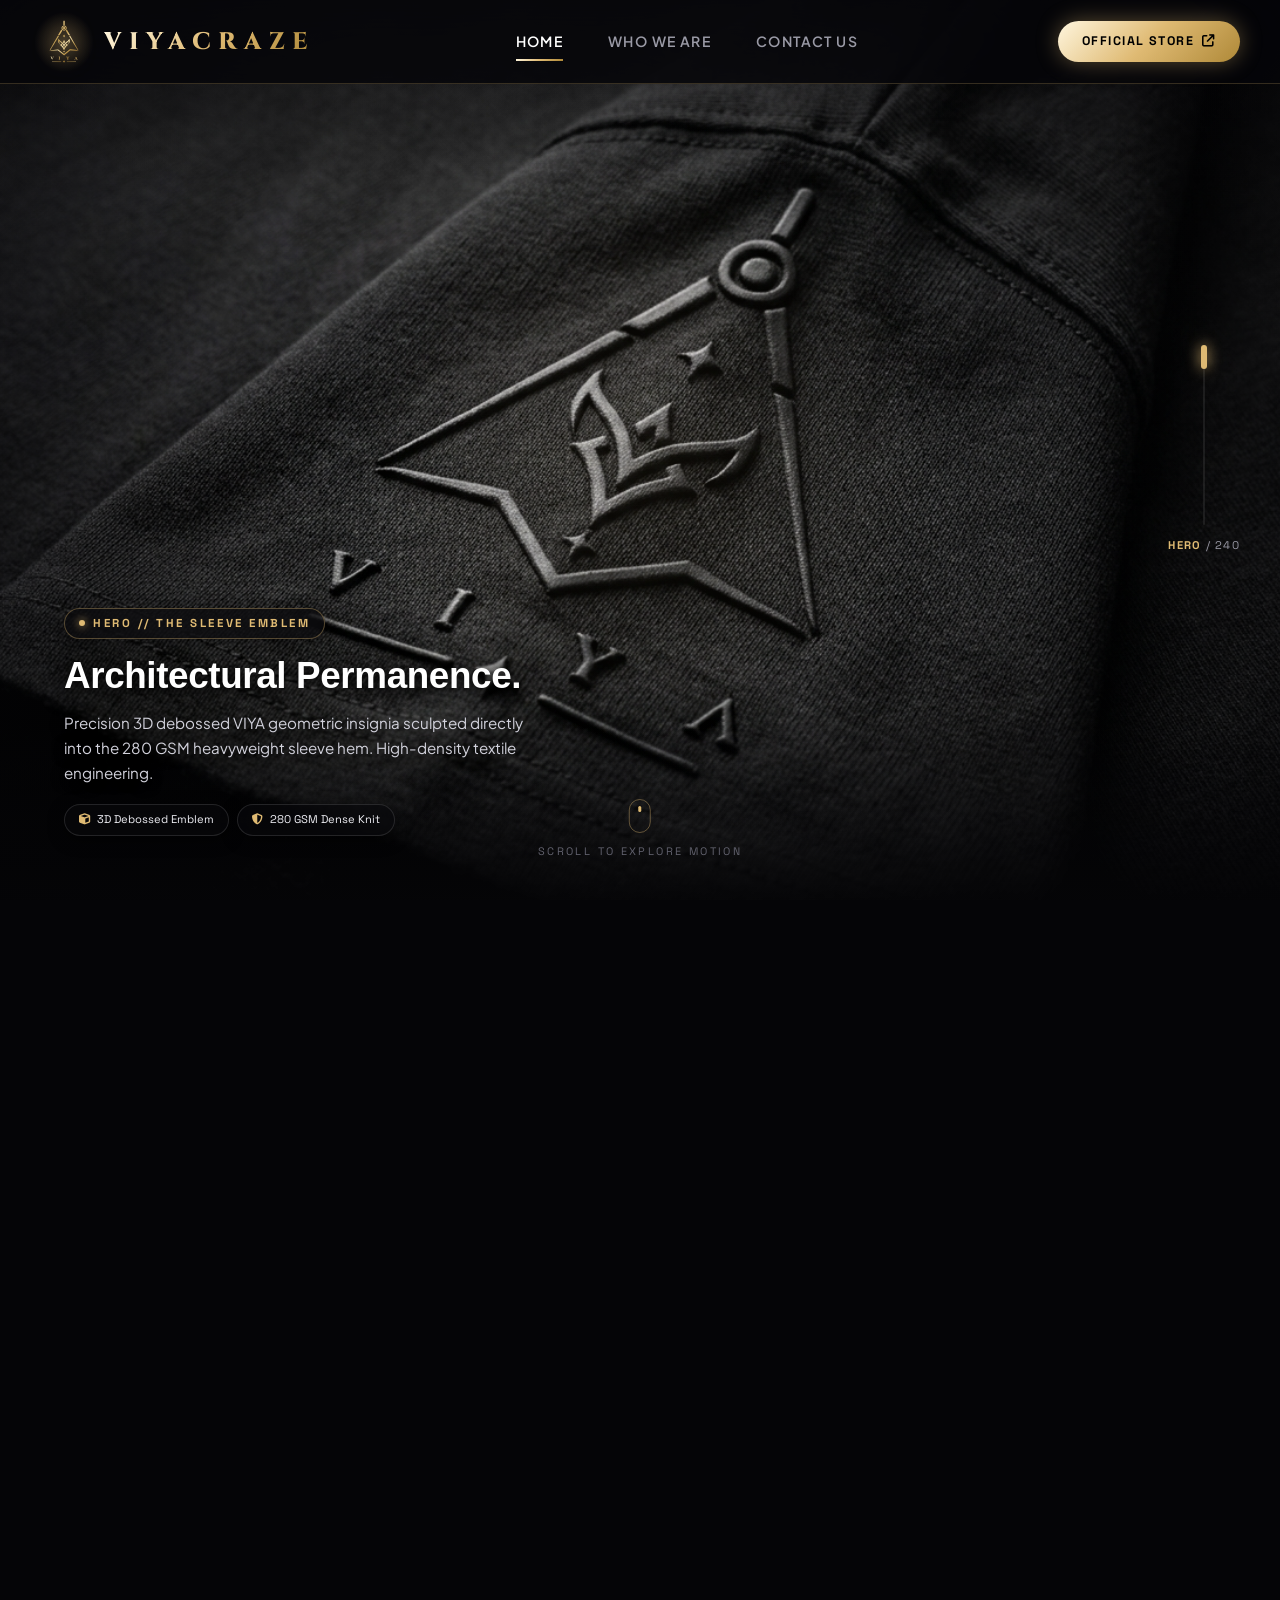
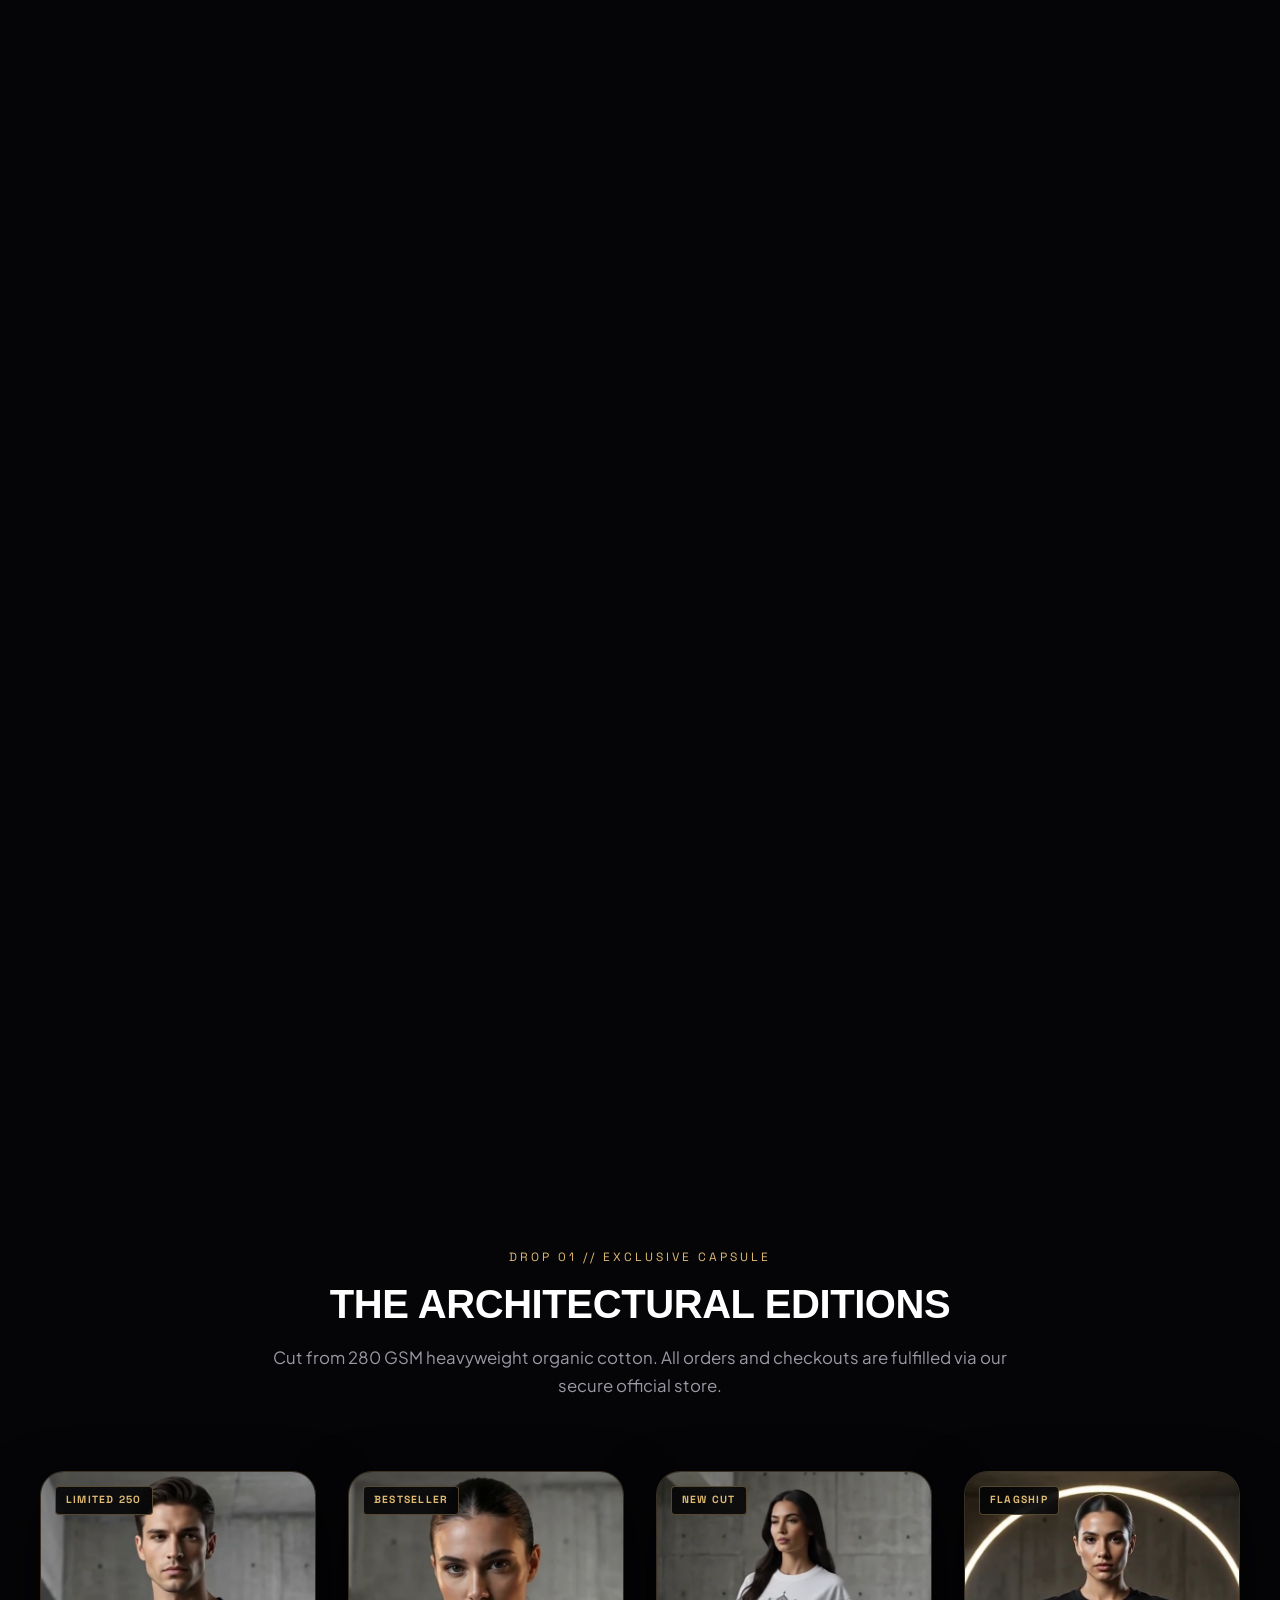
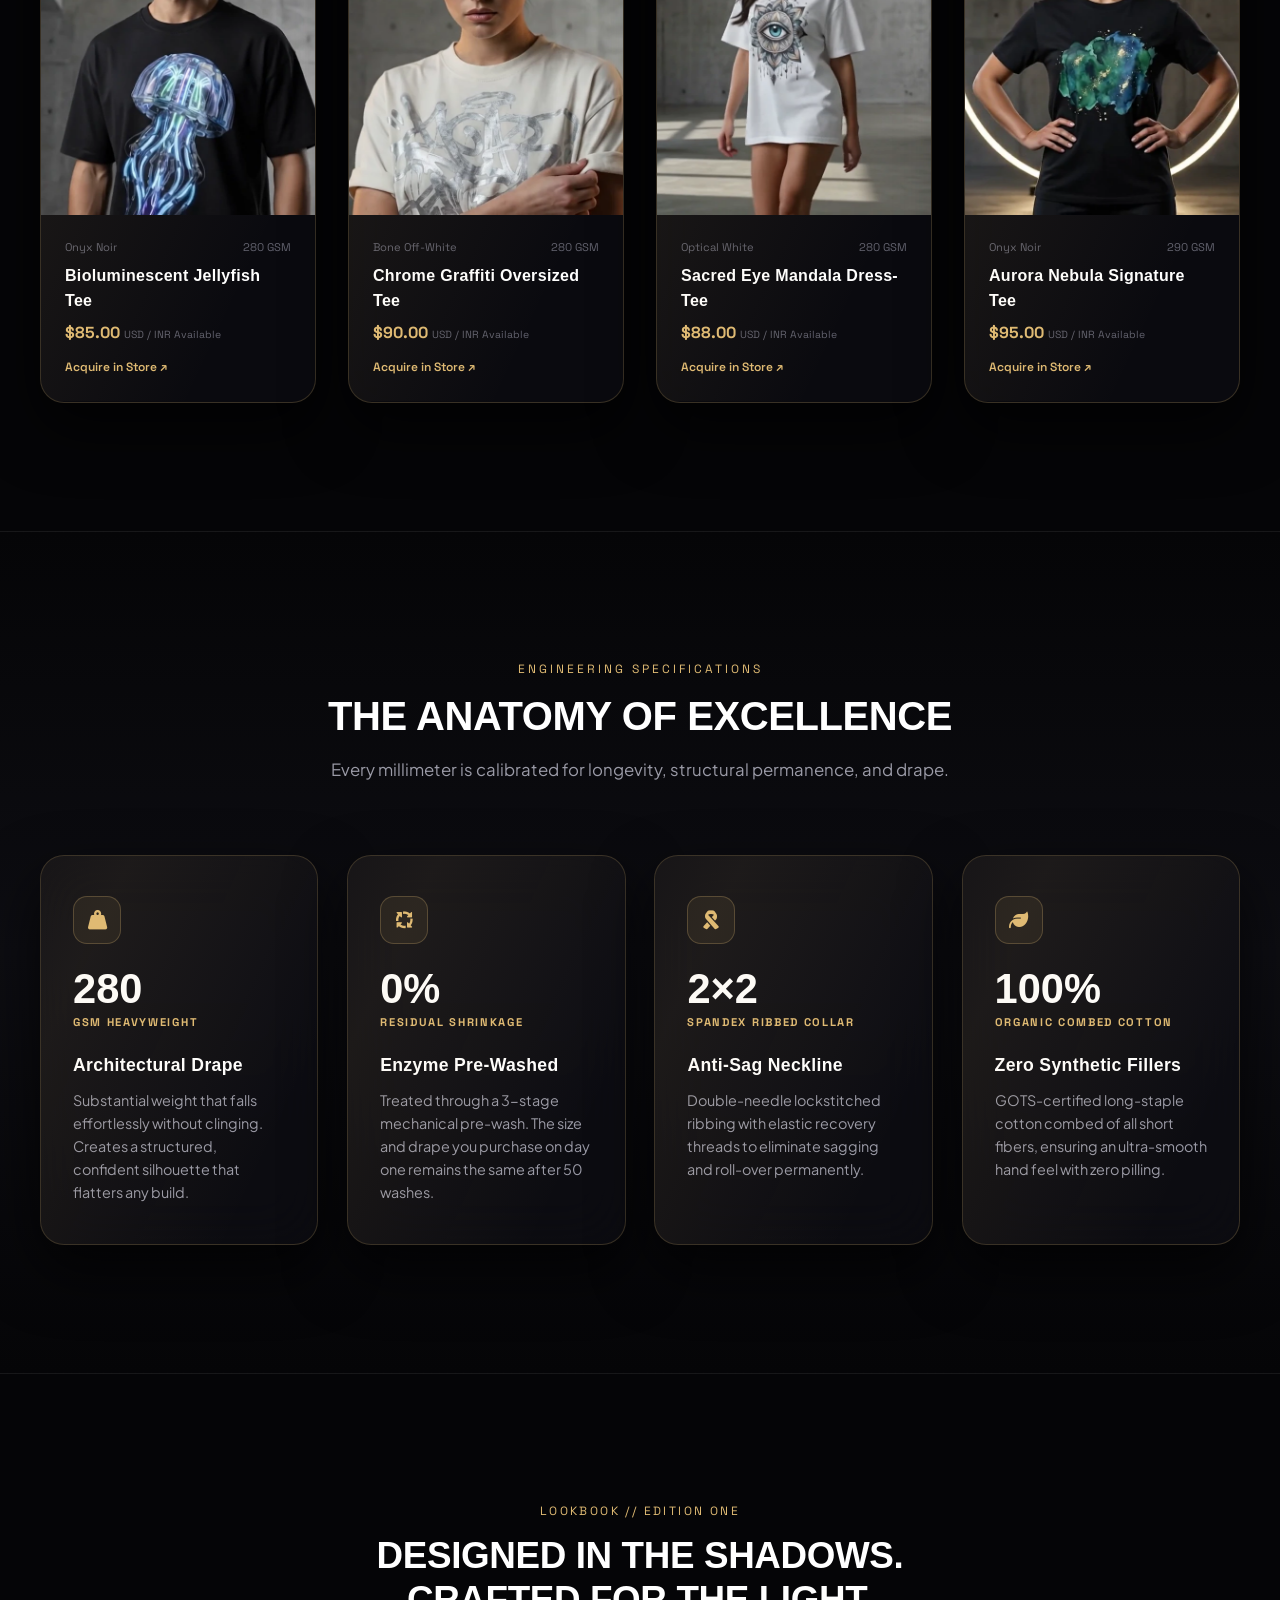
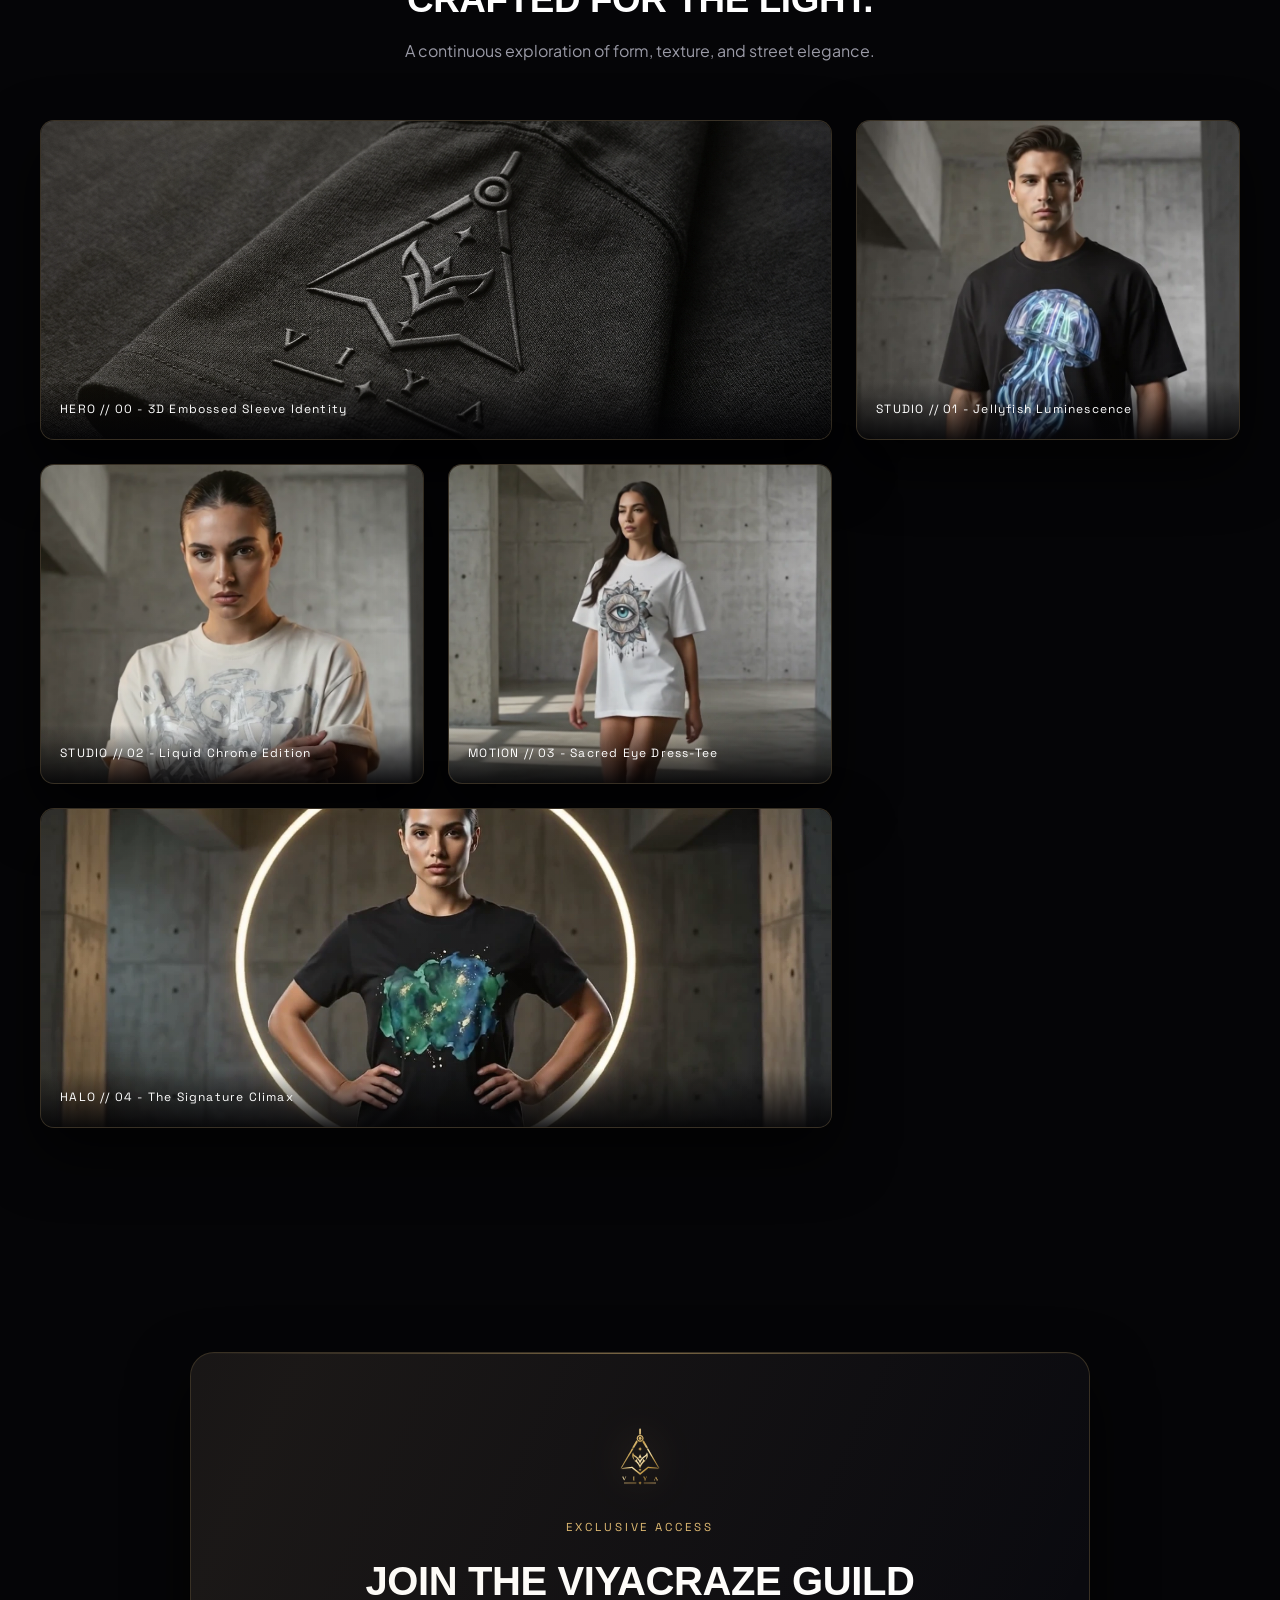
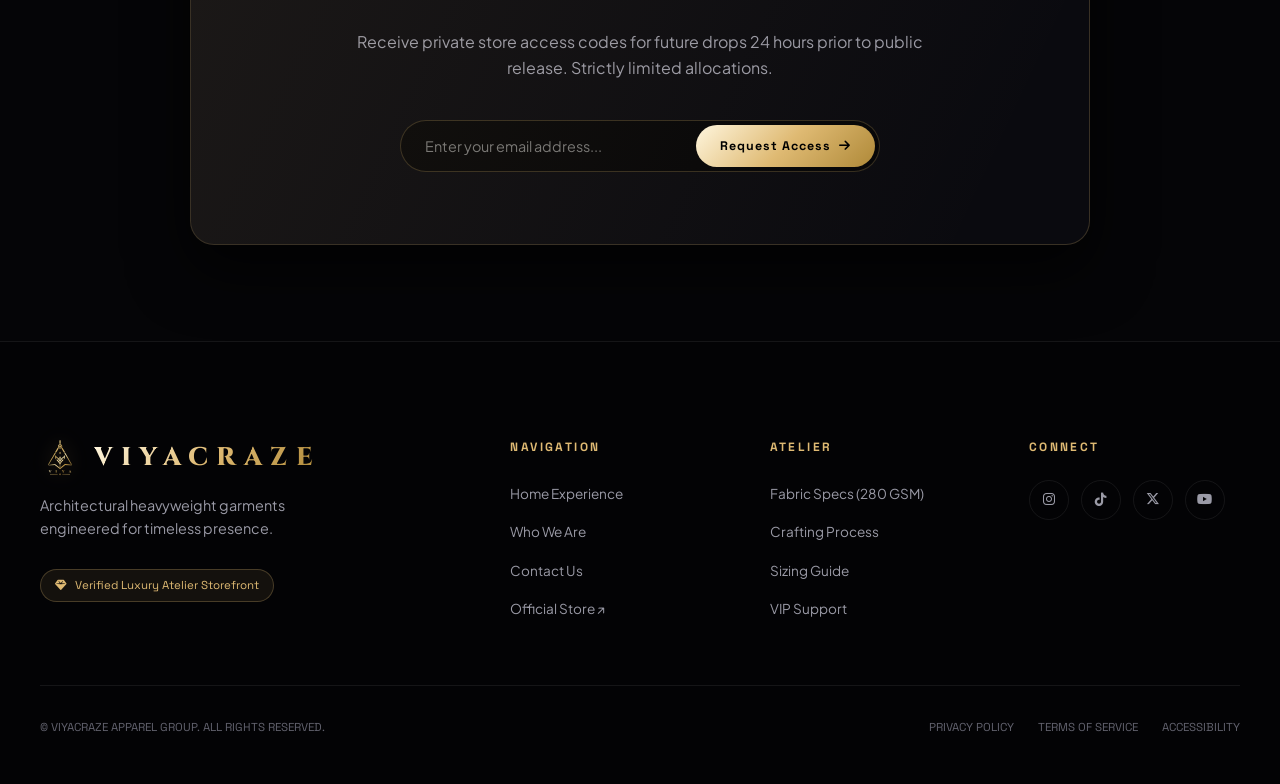
==== index.html @ ae28be00 "feat: complete luxury 3-page VIYACRAZE digital experience with 240-frame scroll engine, gold brandin" ====
<!DOCTYPE html>
<html lang="en">
<head>
  <meta charset="UTF-8">
  <meta name="viewport" content="width=device-width, initial-scale=1.0">
  <title>VIYACRAZE | Architectural Heavyweight Luxury</title>
  <meta name="description" content="Experience VIYACRAZE Drop 01. Engineered 280 GSM heavyweight streetwear with architectural silhouettes and timeless craftsmanship. Available on official store.">
  
  <!-- Premium Luxury Fonts -->
  <link rel="preconnect" href="https://fonts.googleapis.com">
  <link rel="preconnect" href="https://fonts.gstatic.com" crossorigin>
  <link href="https://fonts.googleapis.com/css2?family=Cinzel:wght@500;600;700;800;900&family=Italiana&family=Plus+Jakarta+Sans:wght@300;400;500;600;700&family=Space+Grotesk:wght@400;500;600;700&family=Syncopate:wght@400;700&display=swap" rel="stylesheet">
  
  <!-- Icons -->
  <link rel="stylesheet" href="https://cdnjs.cloudflare.com/ajax/libs/font-awesome/6.4.0/css/all.min.css">
  
  <!-- Styles -->
  <link rel="stylesheet" href="style.css">
</head>
<body class="is-loading page-home">

  <!-- Liquid Ambient Glow Mesh Follower -->
  <div class="liquid-ambient-mesh" id="liquidMesh"></div>

  <!-- Preloader Screen -->
  <div id="preloader" class="preloader">
    <div class="preloader-content">
      <div class="preloader-logo">
        <img src="VIYA_logo_gold.svg" alt="VIYACRAZE Emblem" class="preloader-gold-logo">
        <span class="logo-text wordmark">VIYACRAZE</span>
        <span class="logo-sub">DROP 01 // ARCHITECTURAL ESSENTIALS</span>
      </div>
      <div class="progress-bar-container">
        <div id="progressBar" class="progress-bar"></div>
      </div>
      <div class="preloader-status">
        <span id="loadingPercent" class="loading-percent">0%</span>
        <span id="loadingStatusText" class="loading-status">SYNCHRONIZING 240 FRAMES</span>
      </div>
    </div>
  </div>

  <!-- Navigation Bar (Glassmorphic + Liquid Glow) -->
  <header class="header" id="navbar">
    <div class="nav-container">
      <a href="index.html" class="brand-logo">
        <div class="brand-emblem-wrap">
          <img src="VIYA_logo_gold.svg" alt="VIYACRAZE Emblem" class="brand-logo-img">
          <div class="emblem-liquid-glow"></div>
        </div>
        <span class="brand-name wordmark">VIYACRAZE</span>
      </a>

      <nav class="nav-links">
        <a href="index.html" class="nav-link active">Home</a>
        <a href="about.html" class="nav-link">Who We Are</a>
        <a href="contact.html" class="nav-link">Contact Us</a>
      </nav>

      <div class="nav-actions">
        <a href="https://viyacraze.mydukaan.io" target="_blank" rel="noopener" class="store-cta-btn liquid-btn">
          <span class="btn-text">Official Store</span>
          <i class="fa-solid fa-arrow-up-right-from-square"></i>
          <div class="btn-liquid-shine"></div>
        </a>
      </div>
    </div>
  </header>

  <!-- Main Scroll-Frame Hero Experience -->
  <main>
    <section id="scroll-experience" class="scroll-track-container">
      
      <!-- Sticky Viewport Wrapper -->
      <div class="sticky-viewport">
        
        <!-- Hardware-Accelerated Canvas for Hero Image + 240 Frames -->
        <canvas id="heroCanvas" class="hero-canvas"></canvas>
        
        <!-- Cinematic Liquid Gradient Overlay -->
        <div class="canvas-vignette"></div>

        <!-- Frame Progress Bar on Right Side -->
        <div class="frame-scrub-indicator">
          <div class="indicator-track">
            <div id="scrubThumb" class="indicator-thumb"></div>
          </div>
          <div class="indicator-meta">
            <span id="currentFrameNumber">HERO</span>
            <span class="divider">/</span>
            <span>240</span>
          </div>
        </div>

        <!-- Scroll Directive Indicator -->
        <div class="scroll-directive" id="scrollDirective">
          <div class="mouse-icon">
            <div class="mouse-wheel"></div>
          </div>
          <span>SCROLL TO EXPLORE MOTION</span>
        </div>

        <!-- Floating Story Overlays (Cinematic Lower-Third HUD) -->
        <div class="narrative-overlay" id="narrativeOverlay">
          
          <!-- Card 0: 0% - 10% (Hero Sleeve Embossed Insignia) -->
          <div class="story-card active" data-range="0-10">
            <div class="chapter-badge">
              <span class="live-dot"></span>
              <span>HERO // THE SLEEVE EMBLEM</span>
            </div>
            <h1 class="story-title">Architectural Permanence.</h1>
            <p class="story-desc">Precision 3D debossed VIYA geometric insignia sculpted directly into the 280 GSM heavyweight sleeve hem. High-density textile engineering.</p>
            <div class="spec-chips">
              <span class="spec-chip"><i class="fa-solid fa-cube"></i> 3D Debossed Emblem</span>
              <span class="spec-chip"><i class="fa-solid fa-shield-halved"></i> 280 GSM Dense Knit</span>
            </div>
          </div>

          <!-- Card 1: 11% - 30% (Collar Macro) -->
          <div class="story-card" data-range="11-30">
            <div class="chapter-badge">
              <span class="live-dot"></span>
              <span>01 // THE COLLAR BLUEPRINT</span>
            </div>
            <h2 class="story-title">The Standard is in the Seam.</h2>
            <p class="story-desc">Custom woven VIYA neck tape embedded inside a high-recovery 2x2 ribbed collar. Engineered to eliminate bacon-neck deformation permanently.</p>
            <div class="spec-chips">
              <span class="spec-chip"><i class="fa-solid fa-circle-check"></i> 100% Organic Ring-Spun</span>
              <span class="spec-chip"><i class="fa-solid fa-ribbon"></i> 2x2 Spandex Ribbed Collar</span>
            </div>
          </div>

          <!-- Card 2: 31% - 55% (Male Model Jellyfish Graphic) -->
          <div class="story-card" data-range="31-55">
            <div class="chapter-badge">
              <span class="live-dot"></span>
              <span>02 // LUMINESCENT FORM</span>
            </div>
            <h2 class="story-title">Sub-Aquatic Frequency.</h2>
            <p class="story-desc">The Bioluminescent Jellyfish edition—crafted with multi-layered high-density phosphorescent pigments on deep Onyx Noir.</p>
            <div class="spec-chips">
              <span class="spec-chip"><i class="fa-solid fa-droplet"></i> High-Density Pigment</span>
              <span class="spec-chip"><i class="fa-solid fa-feather-pointed"></i> Signature Drop-Shoulder</span>
            </div>
          </div>

          <!-- Card 3: 56% - 75% (Female Model Silver Chrome Graphic) -->
          <div class="story-card" data-range="56-75">
            <div class="chapter-badge">
              <span class="live-dot"></span>
              <span>03 // RAW CHROME EDIT</span>
            </div>
            <h2 class="story-title">Liquid Street Geometry.</h2>
            <p class="story-desc">Liquid chrome metallic silkscreen printing on vintage washed Bone Off-White cotton. Rolled sleeve ergonomics designed for modern styling.</p>
            <div class="spec-chips">
              <span class="spec-chip"><i class="fa-solid fa-palette"></i> Metallic Screen Print</span>
              <span class="spec-chip"><i class="fa-solid fa-maximize"></i> Relaxed Oversized Fit</span>
            </div>
          </div>

          <!-- Card 4: 76% - 90% (Female Model Sacred Eye Mandala) -->
          <div class="story-card" data-range="76-90">
            <div class="chapter-badge">
              <span class="live-dot"></span>
              <span>04 // SACRED PERSPECTIVE</span>
            </div>
            <h2 class="story-title">Timeless Drape & Motion.</h2>
            <p class="story-desc">Extended dress-tee proportion featuring the hand-detailed All-Seeing Mandala. Moves fluidly with every stride with 0% residual distortion.</p>
            <div class="spec-chips">
              <span class="spec-chip"><i class="fa-solid fa-arrows-spin"></i> 3-Stage Enzyme Pre-Wash</span>
              <span class="spec-chip"><i class="fa-solid fa-wind"></i> Fluid Kinetic Drape</span>
            </div>
          </div>

          <!-- Card 5: 91% - 100% (The Halo Hero Finish) -->
          <div class="story-card" data-range="91-100">
            <div class="chapter-badge">
              <span class="live-dot"></span>
              <span>05 // THE MANIFESTO</span>
            </div>
            <h2 class="story-title">VIYACRAZE DROP 01</h2>
            <p class="story-desc">A strictly limited run of 250 individually numbered garments. Available exclusively via our verified online store.</p>
            <div class="card-cta-group">
              <a href="https://viyacraze.mydukaan.io" target="_blank" rel="noopener" class="btn-primary-glow liquid-btn">
                <span>Shop Drop on Store</span>
                <i class="fa-solid fa-arrow-up-right-from-square"></i>
              </a>
              <a href="about.html" class="btn-secondary-glass">Who We Are</a>
            </div>
          </div>

        </div>

      </div>
    </section>

    <!-- SECTION 2: CAPSULE SHOWCASE (DIRECT LINK TO STORE) -->
    <section id="collection" class="section collection-section">
      <div class="section-container">
        
        <div class="section-header">
          <div class="section-eyebrow">DROP 01 // EXCLUSIVE CAPSULE</div>
          <h2 class="section-title">THE ARCHITECTURAL EDITIONS</h2>
          <p class="section-subtitle">Cut from 280 GSM heavyweight organic cotton. All orders and checkouts are fulfilled via our secure official store.</p>
        </div>

        <!-- Product Grid -->
        <div class="products-grid">
          
          <!-- Product 1 -->
          <div class="product-card glass-liquid-card">
            <div class="product-media">
              <span class="badge-tag gold-badge">LIMITED 250</span>
              <img src="frames/frame_0060.webp" alt="Bioluminescent Jellyfish Heavyweight Tee" loading="lazy">
              <div class="product-overlay">
                <a href="https://viyacraze.mydukaan.io" target="_blank" rel="noopener" class="quick-store-btn liquid-btn">
                  <span>View in Store</span>
                  <i class="fa-solid fa-arrow-up-right-from-square"></i>
                </a>
              </div>
            </div>
            <div class="product-info">
              <div class="product-meta">
                <span class="product-color">Onyx Noir</span>
                <span class="product-gsm">280 GSM</span>
              </div>
              <h3 class="product-name">Bioluminescent Jellyfish Tee</h3>
              <div class="product-price">$85.00 <span class="tax-tag">USD / INR Available</span></div>
              <a href="https://viyacraze.mydukaan.io" target="_blank" rel="noopener" class="product-card-link">Acquire in Store ↗</a>
            </div>
          </div>

          <!-- Product 2 -->
          <div class="product-card glass-liquid-card">
            <div class="product-media">
              <span class="badge-tag gold-badge">BESTSELLER</span>
              <img src="frames/frame_0120.webp" alt="Chrome Graffiti Oversized Tee" loading="lazy">
              <div class="product-overlay">
                <a href="https://viyacraze.mydukaan.io" target="_blank" rel="noopener" class="quick-store-btn liquid-btn">
                  <span>View in Store</span>
                  <i class="fa-solid fa-arrow-up-right-from-square"></i>
                </a>
              </div>
            </div>
            <div class="product-info">
              <div class="product-meta">
                <span class="product-color">Bone Off-White</span>
                <span class="product-gsm">280 GSM</span>
              </div>
              <h3 class="product-name">Chrome Graffiti Oversized Tee</h3>
              <div class="product-price">$90.00 <span class="tax-tag">USD / INR Available</span></div>
              <a href="https://viyacraze.mydukaan.io" target="_blank" rel="noopener" class="product-card-link">Acquire in Store ↗</a>
            </div>
          </div>

          <!-- Product 3 -->
          <div class="product-card glass-liquid-card">
            <div class="product-media">
              <span class="badge-tag gold-badge">NEW CUT</span>
              <img src="frames/frame_0180.webp" alt="Sacred Eye Mandala Dress-Tee" loading="lazy">
              <div class="product-overlay">
                <a href="https://viyacraze.mydukaan.io" target="_blank" rel="noopener" class="quick-store-btn liquid-btn">
                  <span>View in Store</span>
                  <i class="fa-solid fa-arrow-up-right-from-square"></i>
                </a>
              </div>
            </div>
            <div class="product-info">
              <div class="product-meta">
                <span class="product-color">Optical White</span>
                <span class="product-gsm">280 GSM</span>
              </div>
              <h3 class="product-name">Sacred Eye Mandala Dress-Tee</h3>
              <div class="product-price">$88.00 <span class="tax-tag">USD / INR Available</span></div>
              <a href="https://viyacraze.mydukaan.io" target="_blank" rel="noopener" class="product-card-link">Acquire in Store ↗</a>
            </div>
          </div>

          <!-- Product 4 -->
          <div class="product-card glass-liquid-card">
            <div class="product-media">
              <span class="badge-tag gold-badge">FLAGSHIP</span>
              <img src="frames/frame_0240.webp" alt="Aurora Nebula Signature Tee" loading="lazy">
              <div class="product-overlay">
                <a href="https://viyacraze.mydukaan.io" target="_blank" rel="noopener" class="quick-store-btn liquid-btn">
                  <span>View in Store</span>
                  <i class="fa-solid fa-arrow-up-right-from-square"></i>
                </a>
              </div>
            </div>
            <div class="product-info">
              <div class="product-meta">
                <span class="product-color">Onyx Noir</span>
                <span class="product-gsm">290 GSM</span>
              </div>
              <h3 class="product-name">Aurora Nebula Signature Tee</h3>
              <div class="product-price">$95.00 <span class="tax-tag">USD / INR Available</span></div>
              <a href="https://viyacraze.mydukaan.io" target="_blank" rel="noopener" class="product-card-link">Acquire in Store ↗</a>
            </div>
          </div>

        </div>

      </div>
    </section>

    <!-- SECTION 3: CRAFTSMANSHIP & ANATOMY -->
    <section id="anatomy" class="section anatomy-section">
      <div class="section-container">
        
        <div class="section-header">
          <div class="section-eyebrow">ENGINEERING SPECIFICATIONS</div>
          <h2 class="section-title">THE ANATOMY OF EXCELLENCE</h2>
          <p class="section-subtitle">Every millimeter is calibrated for longevity, structural permanence, and drape.</p>
        </div>

        <div class="anatomy-grid">
          
          <div class="anatomy-card glass-liquid-card">
            <div class="card-icon-wrap">
              <i class="fa-solid fa-weight-hanging"></i>
            </div>
            <div class="stat-number">280</div>
            <div class="stat-unit">GSM HEAVYWEIGHT</div>
            <h3 class="stat-title">Architectural Drape</h3>
            <p class="stat-desc">Substantial weight that falls effortlessly without clinging. Creates a structured, confident silhouette that flatters any build.</p>
          </div>

          <div class="anatomy-card glass-liquid-card">
            <div class="card-icon-wrap">
              <i class="fa-solid fa-arrows-spin"></i>
            </div>
            <div class="stat-number">0%</div>
            <div class="stat-unit">RESIDUAL SHRINKAGE</div>
            <h3 class="stat-title">Enzyme Pre-Washed</h3>
            <p class="stat-desc">Treated through a 3-stage mechanical pre-wash. The size and drape you purchase on day one remains the same after 50 washes.</p>
          </div>

          <div class="anatomy-card glass-liquid-card">
            <div class="card-icon-wrap">
              <i class="fa-solid fa-ribbon"></i>
            </div>
            <div class="stat-number">2×2</div>
            <div class="stat-unit">SPANDEX RIBBED COLLAR</div>
            <h3 class="stat-title">Anti-Sag Neckline</h3>
            <p class="stat-desc">Double-needle lockstitched ribbing with elastic recovery threads to eliminate sagging and roll-over permanently.</p>
          </div>

          <div class="anatomy-card glass-liquid-card">
            <div class="card-icon-wrap">
              <i class="fa-solid fa-leaf"></i>
            </div>
            <div class="stat-number">100%</div>
            <div class="stat-unit">ORGANIC COMBED COTTON</div>
            <h3 class="stat-title">Zero Synthetic Fillers</h3>
            <p class="stat-desc">GOTS-certified long-staple cotton combed of all short fibers, ensuring an ultra-smooth hand feel with zero pilling.</p>
          </div>

        </div>

      </div>
    </section>

    <!-- SECTION 4: EDITORIAL LOOKBOOK -->
    <section id="lookbook" class="section lookbook-section">
      <div class="section-container">
        
        <div class="lookbook-hero">
          <div class="lookbook-badge">LOOKBOOK // EDITION ONE</div>
          <h2 class="lookbook-title">DESIGNED IN THE SHADOWS.<br>CRAFTED FOR THE LIGHT.</h2>
          <p class="lookbook-desc">A continuous exploration of form, texture, and street elegance.</p>
        </div>

        <div class="lookbook-mosaic">
          <div class="mosaic-item large glass-liquid-card">
            <img src="viyahero.jpeg" alt="VIYA 3D Embossed Sleeve Emblem" loading="lazy">
            <div class="mosaic-caption">HERO // 00 - 3D Embossed Sleeve Identity</div>
          </div>
          <div class="mosaic-item glass-liquid-card">
            <img src="frames/frame_0060.webp" alt="Bioluminescent Jellyfish Model Pose" loading="lazy">
            <div class="mosaic-caption">STUDIO // 01 - Jellyfish Luminescence</div>
          </div>
          <div class="mosaic-item glass-liquid-card">
            <img src="frames/frame_0120.webp" alt="Chrome Graffiti Model Pose" loading="lazy">
            <div class="mosaic-caption">STUDIO // 02 - Liquid Chrome Edition</div>
          </div>
          <div class="mosaic-item glass-liquid-card">
            <img src="frames/frame_0180.webp" alt="Sacred Eye Mandala Fit" loading="lazy">
            <div class="mosaic-caption">MOTION // 03 - Sacred Eye Dress-Tee</div>
          </div>
          <div class="mosaic-item large glass-liquid-card">
            <img src="frames/frame_0240.webp" alt="Halo Climax Finale" loading="lazy">
            <div class="mosaic-caption">HALO // 04 - The Signature Climax</div>
          </div>
        </div>

      </div>
    </section>

    <!-- SECTION 5: VIP NEWSLETTER & STORE ACCESS -->
    <section class="section cta-section">
      <div class="section-container cta-container">
        <div class="cta-inner glass-liquid-card">
          <div class="card-glow-reflection"></div>
          <img src="VIYA_logo_gold.svg" alt="Gold Logo" class="cta-gold-logo">
          <span class="cta-eyebrow">EXCLUSIVE ACCESS</span>
          <h2 class="cta-heading">JOIN THE VIYACRAZE GUILD</h2>
          <p class="cta-sub">Receive private store access codes for future drops 24 hours prior to public release. Strictly limited allocations.</p>
          
          <form class="newsletter-form" id="newsletterForm" onsubmit="handleNewsletter(event)">
            <input type="email" id="emailInput" placeholder="Enter your email address..." required>
            <button type="submit" class="newsletter-btn liquid-btn">
              <span>Request Access</span>
              <i class="fa-solid fa-arrow-right"></i>
            </button>
          </form>
          <div id="newsletterSuccess" class="newsletter-success">
            <i class="fa-solid fa-circle-check"></i> VIP Confirmation sent. Welcome to VIYACRAZE.
          </div>
        </div>
      </div>
    </section>

  </main>

  <!-- Footer -->
  <footer class="footer">
    <div class="footer-container">
      <div class="footer-top">
        <div class="footer-brand-col">
          <div class="footer-logo-wrap">
            <img src="VIYA_logo_gold.svg" alt="VIYACRAZE Emblem" class="footer-logo-img">
            <span class="footer-logo-text wordmark">VIYACRAZE</span>
          </div>
          <p class="footer-tagline">Architectural heavyweight garments engineered for timeless presence.</p>
          <div class="atelier-badge">
            <i class="fa-solid fa-gem"></i> Verified Luxury Atelier Storefront
          </div>
        </div>

        <div class="footer-links-col">
          <h4>NAVIGATION</h4>
          <ul>
            <li><a href="index.html">Home Experience</a></li>
            <li><a href="about.html">Who We Are</a></li>
            <li><a href="contact.html">Contact Us</a></li>
            <li><a href="https://viyacraze.mydukaan.io" target="_blank" rel="noopener">Official Store ↗</a></li>
          </ul>
        </div>

        <div class="footer-links-col">
          <h4>ATELIER</h4>
          <ul>
            <li><a href="about.html#philosophy">Fabric Specs (280 GSM)</a></li>
            <li><a href="about.html#process">Crafting Process</a></li>
            <li><a href="contact.html#faq">Sizing Guide</a></li>
            <li><a href="contact.html#support">VIP Support</a></li>
          </ul>
        </div>

        <div class="footer-links-col">
          <h4>CONNECT</h4>
          <div class="social-links">
            <a href="#" aria-label="Instagram"><i class="fa-brands fa-instagram"></i></a>
            <a href="#" aria-label="TikTok"><i class="fa-brands fa-tiktok"></i></a>
            <a href="#" aria-label="Twitter"><i class="fa-brands fa-x-twitter"></i></a>
            <a href="#" aria-label="YouTube"><i class="fa-brands fa-youtube"></i></a>
          </div>
        </div>
      </div>

      <div class="footer-bottom">
        <div class="copyright">© VIYACRAZE APPAREL GROUP. ALL RIGHTS RESERVED.</div>
        <div class="footer-legal">
          <a href="#">PRIVACY POLICY</a>
          <a href="#">TERMS OF SERVICE</a>
          <a href="#">ACCESSIBILITY</a>
        </div>
      </div>
    </div>
  </footer>

  <!-- App Script -->
  <script src="app.js"></script>
</body>
</html>
---- style.css ----
/* ==========================================================================
   VIYACRAZE — HAUTE COUTURE LUXURY STREETWEAR DESIGN SYSTEM
   Liquid Glassmorphism & Metallic Gold Production Architecture
   ========================================================================== */

:root {
  /* Core Color Architecture */
  --bg-obsidian: #050507;
  --bg-core: #09090c;
  --bg-surface: #101015;
  --bg-surface-elevated: #16161d;
  --bg-glass-navbar: rgba(6, 6, 9, 0.82);
  --bg-glass-card: rgba(16, 16, 22, 0.62);
  --bg-glass-pill: rgba(255, 255, 255, 0.04);
  
  /* Primary & Neutral Typography Colors */
  --text-pure: #ffffff;
  --text-primary: #f2f2f6;
  --text-secondary: #9a9aa6;
  --text-muted: #62626e;
  
  /* Metallic Gold Palette */
  --gold-light: #fff6de;
  --gold-primary: #dfba73;
  --gold-dark: #b08939;
  --gold-deep: #6e511b;
  --gold-glow: rgba(223, 186, 115, 0.38);
  --gold-gradient: linear-gradient(135deg, #fff6de 0%, #dfba73 50%, #af8938 100%);
  --gold-shimmer: linear-gradient(90deg, transparent, rgba(223, 186, 115, 0.4), transparent);
  
  /* Accent Indicators */
  --accent-emerald: #10b981;
  --accent-cyan: #38bdf8;
  
  /* Hairline Borders & Glass Filters */
  --border-subtle: rgba(255, 255, 255, 0.07);
  --border-gold-subtle: rgba(223, 186, 115, 0.22);
  --border-gold-active: rgba(223, 186, 115, 0.55);
  --border-gold-solid: #dfba73;

  /* Typography Stacks */
  --font-wordmark: 'Cinzel', serif;
  --font-display: 'Syncopate', sans-serif;
  --font-serif-couture: 'Italiana', serif;
  --font-body: 'Plus Jakarta Sans', sans-serif;
  --font-mono: 'Space Grotesk', monospace;

  /* Layout Dimensions & Easing */
  --nav-height: 84px;
  --ease-couture: cubic-bezier(0.16, 1, 0.3, 1);
  --ease-smooth: cubic-bezier(0.25, 0.8, 0.25, 1);
  --radius-xs: 4px;
  --radius-sm: 8px;
  --radius-md: 14px;
  --radius-lg: 24px;
  --radius-pill: 9999px;
}

/* Reset & Foundational Setup */
*, *::before, *::after {
  box-sizing: border-box;
  margin: 0;
  padding: 0;
}

html {
  scroll-behavior: smooth;
  background-color: var(--bg-obsidian);
  color: var(--text-primary);
  font-family: var(--font-body);
  -webkit-font-smoothing: antialiased;
  -moz-osx-font-smoothing: grayscale;
  overflow-x: hidden;
}

body {
  min-height: 100vh;
  background-color: var(--bg-obsidian);
  line-height: 1.6;
  position: relative;
}

body.is-loading {
  overflow: hidden;
}

/* Liquid Ambient Mesh Light Follower */
.liquid-ambient-mesh {
  position: fixed;
  width: 600px;
  height: 600px;
  border-radius: 50%;
  background: radial-gradient(circle, rgba(223, 186, 115, 0.06) 0%, transparent 70%);
  pointer-events: none;
  z-index: 1;
  transform: translate(-50%, -50%);
  transition: opacity 0.4s ease;
  will-change: left, top;
}

/* Custom Scrollbar */
::-webkit-scrollbar {
  width: 5px;
}
::-webkit-scrollbar-track {
  background: var(--bg-obsidian);
}
::-webkit-scrollbar-thumb {
  background: #24242c;
  border-radius: var(--radius-pill);
}
::-webkit-scrollbar-thumb:hover {
  background: var(--gold-dark);
}

/* Luxury Wordmark Typography */
.wordmark {
  font-family: var(--font-wordmark) !important;
  font-weight: 800;
  letter-spacing: 0.32em !important;
  text-transform: uppercase;
  background: var(--gold-gradient);
  -webkit-background-clip: text;
  -webkit-text-fill-color: transparent;
  display: inline-block;
}

/* Gold Gradient Text Utility */
.gold-gradient-text {
  background: var(--gold-gradient);
  -webkit-background-clip: text;
  -webkit-text-fill-color: transparent;
  display: inline-block;
}

/* ==========================================================================
   LIQUID GLASSMORPHISM CARDS & CONTAINERS
   ========================================================================== */
.glass-liquid-card {
  background: var(--bg-glass-card);
  backdrop-filter: blur(28px);
  -webkit-backdrop-filter: blur(28px);
  border: 1px solid var(--border-gold-subtle);
  border-radius: var(--radius-lg);
  position: relative;
  overflow: hidden;
  box-shadow: 0 25px 60px rgba(0, 0, 0, 0.7);
  transition: transform 0.4s var(--ease-couture), border-color 0.4s, box-shadow 0.4s;
}

.glass-liquid-card::before {
  content: '';
  position: absolute;
  top: 0;
  left: -100%;
  width: 200%;
  height: 100%;
  background: linear-gradient(90deg, transparent, rgba(223, 186, 115, 0.08), transparent);
  transform: skewX(-25deg);
  transition: transform 0.8s var(--ease-couture);
  pointer-events: none;
}

.glass-liquid-card:hover::before {
  transform: translateX(100%) skewX(-25deg);
}

.glass-liquid-card:hover {
  border-color: var(--border-gold-active);
  box-shadow: 0 25px 60px rgba(0, 0, 0, 0.8), 0 0 30px var(--gold-glow);
}

/* Card Glow Reflection Accent */
.card-glow-reflection {
  position: absolute;
  top: 0;
  left: 0;
  right: 0;
  height: 1px;
  background: linear-gradient(90deg, transparent, rgba(223, 186, 115, 0.5), transparent);
  pointer-events: none;
}

/* Liquid Motion Button */
.liquid-btn {
  position: relative;
  overflow: hidden;
  display: inline-flex;
  align-items: center;
  gap: 8px;
  cursor: pointer;
  transition: transform 0.3s var(--ease-couture), box-shadow 0.3s;
}

.liquid-btn .btn-liquid-shine {
  position: absolute;
  top: 0;
  left: -100%;
  width: 100%;
  height: 100%;
  background: var(--gold-shimmer);
  transition: transform 0.6s ease;
  pointer-events: none;
}

.liquid-btn:hover .btn-liquid-shine {
  transform: translateX(200%);
}

/* ==========================================================================
   PRELOADER
   ========================================================================== */
.preloader {
  position: fixed;
  inset: 0;
  z-index: 99999;
  background-color: #030305;
  display: flex;
  align-items: center;
  justify-content: center;
  transition: opacity 0.8s var(--ease-couture), visibility 0.8s;
}

.preloader.is-done {
  opacity: 0;
  visibility: hidden;
  pointer-events: none;
}

.preloader-content {
  width: 90%;
  max-width: 440px;
  text-align: center;
}

.preloader-gold-logo {
  width: 88px;
  height: 88px;
  margin-bottom: 1.4rem;
  filter: drop-shadow(0 0 30px var(--gold-glow));
  animation: logoPulse 2.4s infinite ease-in-out;
}

@keyframes logoPulse {
  0%, 100% { transform: scale(1); filter: drop-shadow(0 0 25px var(--gold-glow)); }
  50% { transform: scale(1.05); filter: drop-shadow(0 0 45px rgba(223, 186, 115, 0.7)); }
}

.preloader-logo .logo-text {
  display: block;
  font-size: 2.4rem;
  line-height: 1.1;
  text-shadow: 0 0 35px rgba(223, 186, 115, 0.4);
}

.preloader-logo .logo-sub {
  display: block;
  font-family: var(--font-mono);
  font-size: 0.7rem;
  letter-spacing: 0.22em;
  color: var(--text-muted);
  margin-top: 8px;
  margin-bottom: 28px;
}

.progress-bar-container {
  width: 100%;
  height: 2px;
  background: rgba(255, 255, 255, 0.08);
  border-radius: var(--radius-pill);
  overflow: hidden;
}

.progress-bar {
  height: 100%;
  width: 0%;
  background: var(--gold-gradient);
  box-shadow: 0 0 16px var(--gold-glow);
  transition: width 0.12s ease-out;
}

.preloader-status {
  display: flex;
  justify-content: space-between;
  align-items: center;
  margin-top: 14px;
  font-family: var(--font-mono);
  font-size: 0.7rem;
  letter-spacing: 0.12em;
}

.loading-percent {
  color: var(--gold-primary);
  font-weight: 700;
}

.loading-status {
  color: var(--text-muted);
}

/* ==========================================================================
   NAVIGATION BAR
   ========================================================================== */
.header {
  position: fixed;
  top: 0;
  left: 0;
  width: 100%;
  height: var(--nav-height);
  z-index: 1000;
  background: var(--bg-glass-navbar);
  backdrop-filter: blur(32px);
  -webkit-backdrop-filter: blur(32px);
  border-bottom: 1px solid var(--border-gold-subtle);
  transition: transform 0.4s var(--ease-smooth), background 0.3s;
}

.nav-container {
  max-width: 1440px;
  height: 100%;
  margin: 0 auto;
  padding: 0 2.5rem;
  display: flex;
  align-items: center;
  justify-content: space-between;
}

.brand-logo {
  text-decoration: none;
  display: flex;
  align-items: center;
  gap: 16px;
}

.brand-emblem-wrap {
  position: relative;
  display: flex;
  align-items: center;
  justify-content: center;
}

.brand-logo-img {
  width: 48px;
  height: 48px;
  filter: drop-shadow(0 0 12px var(--gold-glow));
  transition: transform 0.35s var(--ease-couture);
  z-index: 2;
}

.emblem-liquid-glow {
  position: absolute;
  inset: -6px;
  background: radial-gradient(circle, rgba(223, 186, 115, 0.28) 0%, transparent 70%);
  border-radius: 50%;
  pointer-events: none;
  z-index: 1;
}

.brand-logo:hover .brand-logo-img {
  transform: scale(1.1) rotate(4deg);
}

.brand-name {
  font-size: 1.5rem;
  line-height: 1;
}

.nav-links {
  display: flex;
  align-items: center;
  gap: 2.8rem;
}

.nav-link {
  text-decoration: none;
  font-family: var(--font-body);
  font-size: 0.88rem;
  font-weight: 600;
  letter-spacing: 0.1em;
  text-transform: uppercase;
  color: var(--text-secondary);
  position: relative;
  transition: color 0.25s;
  padding: 8px 0;
}

.nav-link:hover,
.nav-link.active {
  color: var(--text-pure);
}

.nav-link::after {
  content: '';
  position: absolute;
  bottom: 0;
  left: 0;
  width: 0%;
  height: 2px;
  background: var(--gold-gradient);
  transition: width 0.3s var(--ease-couture);
}

.nav-link:hover::after,
.nav-link.active::after {
  width: 100%;
}

.store-cta-btn {
  background: var(--gold-gradient);
  color: #000000;
  font-family: var(--font-mono);
  font-size: 0.78rem;
  font-weight: 800;
  letter-spacing: 0.12em;
  text-transform: uppercase;
  text-decoration: none;
  padding: 11px 24px;
  border-radius: var(--radius-pill);
  box-shadow: 0 0 22px var(--gold-glow);
}

.store-cta-btn:hover {
  transform: translateY(-2px);
  box-shadow: 0 0 35px rgba(223, 186, 115, 0.75);
}

/* ==========================================================================
   SCROLL-DRIVEN HERO CANVAS SECTION
   ========================================================================== */
.scroll-track-container {
  position: relative;
  height: 480vh;
  width: 100%;
}

.sticky-viewport {
  position: sticky;
  top: 0;
  left: 0;
  width: 100vw;
  height: 100vh;
  overflow: hidden;
  background-color: #000000;
}

.hero-canvas {
  position: absolute;
  top: 0;
  left: 0;
  width: 100%;
  height: 100%;
  display: block;
}

.canvas-vignette {
  position: absolute;
  inset: 0;
  pointer-events: none;
  background: radial-gradient(circle at center, transparent 35%, rgba(4, 4, 6, 0.75) 100%),
              linear-gradient(180deg, rgba(5, 5, 7, 0.6) 0%, transparent 20%, transparent 80%, rgba(5, 5, 7, 0.95) 100%);
  z-index: 2;
}

/* Frame Scrub Indicator (Right) */
.frame-scrub-indicator {
  position: absolute;
  right: 2.5rem;
  top: 50%;
  transform: translateY(-50%);
  z-index: 10;
  display: flex;
  flex-direction: column;
  align-items: center;
  gap: 12px;
}

.indicator-track {
  width: 2px;
  height: 180px;
  background: rgba(255, 255, 255, 0.08);
  border-radius: 2px;
  position: relative;
}

.indicator-thumb {
  position: absolute;
  top: 0;
  left: -2px;
  width: 6px;
  height: 24px;
  background: var(--gold-primary);
  border-radius: 3px;
  box-shadow: 0 0 14px var(--gold-primary);
  transition: transform 0.04s linear;
}

.indicator-meta {
  font-family: var(--font-mono);
  font-size: 0.7rem;
  letter-spacing: 0.12em;
  color: var(--text-secondary);
  display: flex;
  align-items: center;
  gap: 4px;
}

.indicator-meta #currentFrameNumber {
  color: var(--gold-primary);
  font-weight: 700;
}

/* Scroll Directive Bottom */
.scroll-directive {
  position: absolute;
  bottom: 2.5rem;
  left: 50%;
  transform: translateX(-50%);
  z-index: 10;
  display: flex;
  flex-direction: column;
  align-items: center;
  gap: 10px;
  font-family: var(--font-mono);
  font-size: 0.68rem;
  letter-spacing: 0.22em;
  color: var(--text-muted);
  pointer-events: none;
  transition: opacity 0.5s;
}

.mouse-icon {
  width: 22px;
  height: 34px;
  border: 1.5px solid rgba(223, 186, 115, 0.4);
  border-radius: 12px;
  position: relative;
}

.mouse-wheel {
  width: 3px;
  height: 6px;
  background: var(--gold-primary);
  border-radius: 2px;
  position: absolute;
  top: 6px;
  left: 50%;
  transform: translateX(-50%);
  animation: mouseScroll 1.8s infinite ease-in-out;
}

@keyframes mouseScroll {
  0% { opacity: 1; transform: translate(-50%, 0); }
  50% { opacity: 0.2; transform: translate(-50%, 12px); }
  100% { opacity: 0; transform: translate(-50%, 14px); }
}

/* ==========================================================================
   CINEMATIC FLUID LOWER-THIRD NARRATIVE OVERLAY (NON-OBSTRUCTIVE)
   ========================================================================== */
.narrative-overlay {
  position: absolute;
  inset: 0;
  z-index: 5;
  pointer-events: none;
  display: flex;
  align-items: flex-end;
  padding: 0 4rem 4rem 4rem;
}

.story-card {
  position: absolute;
  bottom: 4rem;
  left: 4rem;
  max-width: 520px;
  padding: 0;
  background: transparent !important;
  border: none !important;
  box-shadow: none !important;
  backdrop-filter: none !important;
  -webkit-backdrop-filter: none !important;
  pointer-events: auto;
  opacity: 0;
  visibility: hidden;
  transform: translateY(24px);
  transition: opacity 0.6s var(--ease-couture), transform 0.6s var(--ease-couture), visibility 0.6s;
}

.story-card.active {
  opacity: 1;
  visibility: visible;
  transform: translateY(0);
}

.story-card[data-range="91-100"] {
  left: 4rem;
  right: auto;
  max-width: 540px;
}

.chapter-badge {
  display: inline-flex;
  align-items: center;
  gap: 8px;
  font-family: var(--font-mono);
  font-size: 0.72rem;
  font-weight: 700;
  letter-spacing: 0.22em;
  color: var(--gold-primary);
  background: rgba(8, 8, 12, 0.65);
  backdrop-filter: blur(16px);
  -webkit-backdrop-filter: blur(16px);
  border: 1px solid rgba(223, 186, 115, 0.35);
  padding: 5px 14px;
  border-radius: var(--radius-pill);
  margin-bottom: 1rem;
  box-shadow: 0 4px 20px rgba(0, 0, 0, 0.5);
}

.chapter-badge .live-dot {
  width: 6px;
  height: 6px;
  background: var(--gold-primary);
  border-radius: 50%;
  box-shadow: 0 0 8px var(--gold-primary);
  animation: pulseDot 2s infinite ease-in-out;
}

@keyframes pulseDot {
  0%, 100% { opacity: 1; transform: scale(1); }
  50% { opacity: 0.3; transform: scale(0.7); }
}

.story-title {
  font-family: var(--font-display);
  font-size: 2.3rem;
  font-weight: 700;
  line-height: 1.15;
  letter-spacing: -0.01em;
  color: var(--text-pure);
  margin-bottom: 0.8rem;
  text-shadow: 0 4px 25px rgba(0, 0, 0, 0.9), 0 2px 8px rgba(0, 0, 0, 0.7);
}

.story-desc {
  font-size: 0.95rem;
  color: #d1d1db;
  line-height: 1.65;
  margin-bottom: 1.2rem;
  text-shadow: 0 2px 14px rgba(0, 0, 0, 0.95);
  max-width: 480px;
}

.spec-chips {
  display: flex;
  flex-wrap: wrap;
  gap: 8px;
}

.spec-chip {
  font-family: var(--font-mono);
  font-size: 0.7rem;
  color: #f0f0f5;
  background: rgba(8, 8, 12, 0.65);
  backdrop-filter: blur(14px);
  -webkit-backdrop-filter: blur(14px);
  border: 1px solid rgba(255, 255, 255, 0.12);
  padding: 6px 14px;
  border-radius: var(--radius-pill);
  display: inline-flex;
  align-items: center;
  gap: 7px;
  box-shadow: 0 4px 15px rgba(0, 0, 0, 0.6);
}

.spec-chip i {
  color: var(--gold-primary);
}

.card-cta-group {
  display: flex;
  gap: 12px;
  margin-top: 1.4rem;
}

.btn-primary-glow {
  background: var(--gold-gradient);
  color: #000000;
  text-decoration: none;
  font-family: var(--font-mono);
  font-size: 0.8rem;
  font-weight: 800;
  letter-spacing: 0.08em;
  padding: 13px 24px;
  border-radius: var(--radius-pill);
  box-shadow: 0 0 25px var(--gold-glow);
}

.btn-primary-glow:hover {
  transform: translateY(-2px);
  box-shadow: 0 0 35px rgba(223, 186, 115, 0.7);
}

.btn-secondary-glass {
  background: rgba(8, 8, 12, 0.7);
  backdrop-filter: blur(16px);
  -webkit-backdrop-filter: blur(16px);
  border: 1px solid rgba(255, 255, 255, 0.18);
  color: var(--text-pure);
  text-decoration: none;
  font-family: var(--font-mono);
  font-size: 0.8rem;
  font-weight: 600;
  letter-spacing: 0.05em;
  padding: 13px 22px;
  border-radius: var(--radius-pill);
  transition: background 0.2s, border-color 0.2s;
  box-shadow: 0 4px 20px rgba(0, 0, 0, 0.5);
}

.btn-secondary-glass:hover {
  background: rgba(223, 186, 115, 0.15);
  border-color: var(--border-gold-subtle);
}

/* ==========================================================================
   GENERAL SECTION STYLES
   ========================================================================== */
.section {
  padding: 8rem 0;
  position: relative;
  z-index: 10;
  background-color: var(--bg-obsidian);
}

.section-container {
  max-width: 1400px;
  margin: 0 auto;
  padding: 0 2.5rem;
}

.section-header {
  text-align: center;
  max-width: 740px;
  margin: 0 auto 4.5rem auto;
}

.section-eyebrow {
  font-family: var(--font-mono);
  font-size: 0.75rem;
  letter-spacing: 0.25em;
  color: var(--gold-primary);
  text-transform: uppercase;
  margin-bottom: 0.8rem;
}

.section-title {
  font-family: var(--font-display);
  font-size: 2.5rem;
  font-weight: 700;
  letter-spacing: -0.01em;
  color: var(--text-pure);
  line-height: 1.2;
  margin-bottom: 1rem;
}

.section-title.text-left {
  text-align: left;
}

.section-subtitle {
  font-size: 1.05rem;
  color: var(--text-secondary);
  line-height: 1.65;
}

/* ==========================================================================
   COLLECTION GRID (OFFICIAL STORE LINKED)
   ========================================================================== */
.products-grid {
  display: grid;
  grid-template-columns: repeat(4, 1fr);
  gap: 2rem;
}

.product-card {
  overflow: hidden;
  display: flex;
  flex-direction: column;
}

.product-card:hover {
  transform: translateY(-8px);
}

.product-media {
  position: relative;
  width: 100%;
  aspect-ratio: 4/5;
  background: #111116;
  overflow: hidden;
}

.product-media img {
  width: 100%;
  height: 100%;
  object-fit: cover;
  transition: transform 0.6s var(--ease-couture);
}

.product-card:hover .product-media img {
  transform: scale(1.06);
}

.badge-tag.gold-badge {
  position: absolute;
  top: 14px;
  left: 14px;
  z-index: 2;
  font-family: var(--font-mono);
  font-size: 0.65rem;
  font-weight: 700;
  letter-spacing: 0.12em;
  background: rgba(4, 4, 6, 0.88);
  backdrop-filter: blur(10px);
  color: var(--gold-primary);
  padding: 5px 10px;
  border-radius: var(--radius-xs);
  border: 1px solid rgba(223, 186, 115, 0.35);
}

.product-overlay {
  position: absolute;
  inset: 0;
  background: rgba(4, 4, 6, 0.55);
  opacity: 0;
  display: flex;
  align-items: flex-end;
  justify-content: center;
  padding: 1.5rem;
  transition: opacity 0.3s;
}

.product-card:hover .product-overlay {
  opacity: 1;
}

.quick-store-btn {
  width: 100%;
  padding: 12px;
  background: var(--gold-gradient);
  color: #000000;
  border: none;
  border-radius: var(--radius-pill);
  font-family: var(--font-mono);
  font-size: 0.75rem;
  font-weight: 800;
  letter-spacing: 0.1em;
  text-transform: uppercase;
  text-decoration: none;
  display: inline-flex;
  align-items: center;
  justify-content: center;
  gap: 8px;
  cursor: pointer;
  box-shadow: 0 4px 20px rgba(0, 0, 0, 0.6);
  transform: translateY(10px);
  transition: transform 0.3s var(--ease-couture), box-shadow 0.2s;
}

.product-card:hover .quick-store-btn {
  transform: translateY(0);
}

.quick-store-btn:hover {
  box-shadow: 0 0 25px var(--gold-primary);
}

.product-info {
  padding: 1.5rem;
  display: flex;
  flex-direction: column;
  flex-grow: 1;
}

.product-meta {
  display: flex;
  justify-content: space-between;
  font-family: var(--font-mono);
  font-size: 0.7rem;
  color: var(--text-muted);
  margin-bottom: 6px;
}

.product-name {
  font-family: var(--font-display);
  font-size: 1rem;
  font-weight: 700;
  letter-spacing: 0.02em;
  color: var(--text-pure);
  margin-bottom: 6px;
}

.product-price {
  font-family: var(--font-mono);
  font-size: 1rem;
  font-weight: 700;
  color: var(--gold-primary);
  margin-bottom: 0.8rem;
}

.tax-tag {
  font-size: 0.65rem;
  color: var(--text-muted);
  font-weight: 400;
}

.product-card-link {
  font-family: var(--font-mono);
  font-size: 0.75rem;
  color: var(--gold-primary);
  text-decoration: none;
  font-weight: 600;
  transition: color 0.2s;
}

.product-card-link:hover {
  color: var(--gold-light);
  text-decoration: underline;
}

/* ==========================================================================
   CRAFTSMANSHIP & ANATOMY GRID
   ========================================================================== */
.anatomy-section {
  background: linear-gradient(180deg, var(--bg-obsidian) 0%, #0d0d12 50%, var(--bg-obsidian) 100%);
  border-top: 1px solid var(--border-subtle);
  border-bottom: 1px solid var(--border-subtle);
}

.anatomy-grid {
  display: grid;
  grid-template-columns: repeat(4, 1fr);
  gap: 1.8rem;
}

.anatomy-card {
  padding: 2.5rem 2rem;
  transition: transform 0.3s, border-color 0.3s, box-shadow 0.3s;
}

.anatomy-card:hover {
  transform: translateY(-6px);
}

.card-icon-wrap {
  width: 48px;
  height: 48px;
  background: rgba(223, 186, 115, 0.08);
  border: 1px solid rgba(223, 186, 115, 0.25);
  border-radius: var(--radius-md);
  display: flex;
  align-items: center;
  justify-content: center;
  color: var(--gold-primary);
  font-size: 1.2rem;
  margin-bottom: 1.5rem;
}

.stat-number {
  font-family: var(--font-display);
  font-size: 2.6rem;
  font-weight: 700;
  color: var(--text-pure);
  line-height: 1;
}

.stat-unit {
  font-family: var(--font-mono);
  font-size: 0.7rem;
  font-weight: 700;
  letter-spacing: 0.15em;
  color: var(--gold-primary);
  margin-top: 4px;
  margin-bottom: 1.2rem;
}

.stat-title {
  font-family: var(--font-display);
  font-size: 1.1rem;
  font-weight: 700;
  letter-spacing: 0.02em;
  color: var(--text-pure);
  margin-bottom: 0.6rem;
}

.stat-desc {
  font-size: 0.9rem;
  color: var(--text-secondary);
  line-height: 1.6;
}

/* ==========================================================================
   LOOKBOOK MOSAIC
   ========================================================================== */
.lookbook-hero {
  text-align: center;
  max-width: 800px;
  margin: 0 auto 3.5rem auto;
}

.lookbook-badge {
  font-family: var(--font-mono);
  font-size: 0.75rem;
  letter-spacing: 0.2em;
  color: var(--gold-primary);
  margin-bottom: 0.8rem;
}

.lookbook-title {
  font-family: var(--font-display);
  font-size: 2.3rem;
  font-weight: 700;
  letter-spacing: -0.01em;
  line-height: 1.2;
  color: var(--text-pure);
  margin-bottom: 1rem;
}

.lookbook-desc {
  font-size: 1rem;
  color: var(--text-secondary);
}

.lookbook-mosaic {
  display: grid;
  grid-template-columns: repeat(3, 1fr);
  grid-auto-rows: 320px;
  gap: 1.5rem;
}

.mosaic-item {
  border-radius: var(--radius-md);
  overflow: hidden;
}

.mosaic-item.large {
  grid-column: span 2;
}

.mosaic-item img {
  width: 100%;
  height: 100%;
  object-fit: cover;
  transition: transform 0.7s var(--ease-couture);
}

.mosaic-item:hover img {
  transform: scale(1.05);
}

.mosaic-caption {
  position: absolute;
  bottom: 0;
  left: 0;
  right: 0;
  padding: 1.2rem;
  background: linear-gradient(180deg, transparent 0%, rgba(4, 4, 6, 0.9) 100%);
  font-family: var(--font-mono);
  font-size: 0.75rem;
  letter-spacing: 0.1em;
  color: var(--text-pure);
}

/* ==========================================================================
   VIP NEWSLETTER / CTA
   ========================================================================== */
.cta-section {
  padding: 6rem 0;
}

.cta-inner {
  padding: 4.5rem 3rem;
  text-align: center;
  max-width: 900px;
  margin: 0 auto;
}

.cta-gold-logo {
  width: 64px;
  height: 64px;
  margin-bottom: 1.4rem;
  filter: drop-shadow(0 0 20px var(--gold-glow));
}

.cta-eyebrow {
  font-family: var(--font-mono);
  font-size: 0.72rem;
  letter-spacing: 0.25em;
  color: var(--gold-primary);
  margin-bottom: 0.8rem;
  display: block;
}

.cta-heading {
  font-family: var(--font-display);
  font-size: 2.5rem;
  font-weight: 700;
  letter-spacing: -0.01em;
  color: var(--text-pure);
  margin-bottom: 1rem;
}

.cta-sub {
  font-size: 1rem;
  color: var(--text-secondary);
  max-width: 580px;
  margin: 0 auto 2.5rem auto;
}

.cta-btn-wrap {
  display: flex;
  justify-content: center;
  gap: 16px;
}

.newsletter-form {
  display: flex;
  max-width: 480px;
  margin: 0 auto;
  background: var(--bg-obsidian);
  border: 1px solid var(--border-gold-subtle);
  border-radius: var(--radius-pill);
  padding: 4px;
  transition: border-color 0.2s;
}

.newsletter-form input {
  flex-grow: 1;
  background: transparent;
  border: none;
  padding: 12px 20px;
  font-family: var(--font-body);
  font-size: 0.9rem;
  color: var(--text-pure);
  outline: none;
}

.newsletter-btn {
  background: var(--gold-gradient);
  color: #000000;
  border: none;
  padding: 12px 24px;
  border-radius: var(--radius-pill);
  font-family: var(--font-mono);
  font-size: 0.78rem;
  font-weight: 800;
  letter-spacing: 0.08em;
  cursor: pointer;
  display: inline-flex;
  align-items: center;
  gap: 8px;
  transition: opacity 0.2s;
}

.newsletter-btn:hover {
  opacity: 0.9;
}

.newsletter-success {
  display: none;
  margin-top: 1.2rem;
  font-family: var(--font-mono);
  font-size: 0.85rem;
  color: var(--accent-emerald);
  align-items: center;
  justify-content: center;
  gap: 8px;
}

/* ==========================================================================
   PAGE: WHO WE ARE (about.html)
   ========================================================================== */
.page-content-wrapper {
  padding-top: var(--nav-height);
}

.about-hero,
.contact-hero {
  padding: 6rem 0 4rem 0;
  text-align: center;
  background: radial-gradient(circle at 50% 30%, rgba(223, 186, 115, 0.08), transparent 70%),
              var(--bg-obsidian);
}

.about-hero-badge {
  display: inline-block;
  font-family: var(--font-mono);
  font-size: 0.75rem;
  letter-spacing: 0.2em;
  color: var(--gold-primary);
  border: 1px solid rgba(223, 186, 115, 0.3);
  padding: 6px 14px;
  border-radius: var(--radius-pill);
  margin-bottom: 1.2rem;
}

.about-hero-title {
  font-family: var(--font-display);
  font-size: 3rem;
  font-weight: 700;
  line-height: 1.15;
  letter-spacing: -0.01em;
  color: var(--text-pure);
  margin-bottom: 1.2rem;
}

.about-hero-subtitle {
  font-size: 1.15rem;
  color: var(--text-secondary);
  max-width: 680px;
  margin: 0 auto;
  line-height: 1.6;
}

/* Origin Section */
.origin-grid {
  display: grid;
  grid-template-columns: 1fr 1fr;
  gap: 4rem;
  align-items: center;
}

.media-frame-gold {
  border-radius: var(--radius-lg);
  overflow: hidden;
  box-shadow: 0 20px 50px rgba(0, 0, 0, 0.65);
  aspect-ratio: 16/9;
}

.media-frame-gold img {
  width: 100%;
  height: 100%;
  object-fit: cover;
}

.media-caption-tag {
  font-family: var(--font-mono);
  font-size: 0.72rem;
  letter-spacing: 0.15em;
  color: var(--gold-primary);
  margin-top: 12px;
}

.body-text {
  font-size: 1.05rem;
  color: var(--text-secondary);
  line-height: 1.75;
  margin-bottom: 1.2rem;
}

.origin-metrics {
  display: grid;
  grid-template-columns: repeat(3, 1fr);
  gap: 1.5rem;
  margin-top: 2.5rem;
  padding-top: 2rem;
  border-top: 1px solid var(--border-subtle);
}

.metric-item {
  display: flex;
  flex-direction: column;
}

.metric-val {
  font-family: var(--font-display);
  font-size: 2rem;
  font-weight: 700;
  color: var(--gold-primary);
}

.metric-lbl {
  font-family: var(--font-mono);
  font-size: 0.72rem;
  color: var(--text-muted);
  margin-top: 4px;
}

/* 4 Pillars */
.pillars-grid {
  display: grid;
  grid-template-columns: repeat(4, 1fr);
  gap: 1.8rem;
}

.pillar-card {
  padding: 2.4rem 2rem;
}

.pillar-card:hover {
  transform: translateY(-6px);
}

.pillar-num {
  font-family: var(--font-mono);
  font-size: 1.8rem;
  font-weight: 800;
  color: var(--gold-primary);
  opacity: 0.45;
  margin-bottom: 1rem;
}

.pillar-title {
  font-family: var(--font-display);
  font-size: 1.15rem;
  font-weight: 700;
  letter-spacing: 0.02em;
  color: var(--text-pure);
  margin-bottom: 0.8rem;
}

.pillar-desc {
  font-size: 0.9rem;
  color: var(--text-secondary);
  line-height: 1.6;
}

/* Timeline Process */
.timeline-container {
  display: grid;
  grid-template-columns: repeat(4, 1fr);
  gap: 1.8rem;
  position: relative;
}

.timeline-step {
  padding: 2rem;
}

.step-badge {
  font-family: var(--font-mono);
  font-size: 0.68rem;
  font-weight: 700;
  color: var(--gold-primary);
  background: rgba(223, 186, 115, 0.1);
  padding: 4px 8px;
  border-radius: var(--radius-xs);
  display: inline-block;
  margin-bottom: 1rem;
}

.step-title {
  font-family: var(--font-display);
  font-size: 1.05rem;
  font-weight: 700;
  color: var(--text-pure);
  margin-bottom: 0.6rem;
}

.step-desc {
  font-size: 0.88rem;
  color: var(--text-secondary);
  line-height: 1.6;
}

/* ==========================================================================
   PAGE: CONTACT US (contact.html)
   ========================================================================== */
.contact-layout-grid {
  display: grid;
  grid-template-columns: 1fr 1.2fr;
  gap: 4rem;
}

.contact-channels {
  display: flex;
  flex-direction: column;
  gap: 1.4rem;
}

.channel-card {
  padding: 1.6rem;
  display: flex;
  align-items: flex-start;
  gap: 1.2rem;
}

.channel-icon {
  width: 44px;
  height: 44px;
  border-radius: 50%;
  background: rgba(255, 255, 255, 0.05);
  display: flex;
  align-items: center;
  justify-content: center;
  font-size: 1.1rem;
  color: var(--text-pure);
  flex-shrink: 0;
}

.channel-icon.gold {
  color: var(--gold-primary);
  background: rgba(223, 186, 115, 0.1);
}

.channel-info {
  display: flex;
  flex-direction: column;
}

.channel-label {
  font-family: var(--font-mono);
  font-size: 0.72rem;
  color: var(--text-muted);
  margin-bottom: 4px;
}

.channel-link {
  font-family: var(--font-body);
  font-size: 1.05rem;
  font-weight: 700;
  color: var(--text-pure);
  text-decoration: none;
  transition: color 0.2s;
}

.channel-link:hover {
  color: var(--gold-primary);
}

.channel-meta {
  font-family: var(--font-mono);
  font-size: 0.7rem;
  color: var(--text-muted);
  margin-top: 4px;
}

.channel-text {
  font-size: 0.95rem;
  color: var(--text-secondary);
}

/* Contact Form */
.contact-form-wrap {
  padding: 3rem 2.5rem;
}

.form-header {
  margin-bottom: 2rem;
}

.form-title {
  font-family: var(--font-display);
  font-size: 1.6rem;
  font-weight: 700;
  color: var(--text-pure);
  margin-bottom: 6px;
}

.form-desc {
  font-size: 0.95rem;
  color: var(--text-secondary);
}

.atelier-form {
  display: flex;
  flex-direction: column;
  gap: 1.4rem;
}

.form-row {
  display: grid;
  grid-template-columns: 1fr 1fr;
  gap: 1.2rem;
}

.form-group {
  display: flex;
  flex-direction: column;
  gap: 6px;
}

.form-group label {
  font-family: var(--font-mono);
  font-size: 0.75rem;
  color: var(--text-secondary);
}

.form-group input,
.form-group select,
.form-group textarea {
  background: var(--bg-obsidian);
  border: 1px solid var(--border-subtle);
  border-radius: var(--radius-xs);
  padding: 12px 14px;
  font-family: var(--font-body);
  font-size: 0.92rem;
  color: var(--text-pure);
  outline: none;
  transition: border-color 0.2s;
}

.form-group input:focus,
.form-group select:focus,
.form-group textarea:focus {
  border-color: var(--gold-primary);
}

.btn-block {
  width: 100%;
  justify-content: center;
  cursor: pointer;
  border: none;
}

.form-success-box {
  display: none;
  background: rgba(16, 185, 129, 0.1);
  border: 1px solid var(--accent-emerald);
  color: var(--accent-emerald);
  padding: 1rem;
  border-radius: var(--radius-xs);
  font-family: var(--font-mono);
  font-size: 0.85rem;
  align-items: center;
  gap: 8px;
}

/* FAQ Accordion */
.faq-accordion {
  max-width: 840px;
  margin: 0 auto;
  display: flex;
  flex-direction: column;
  gap: 1rem;
}

.faq-item {
  border-radius: var(--radius-md);
  overflow: hidden;
}

.faq-question {
  width: 100%;
  padding: 1.4rem 1.8rem;
  background: transparent;
  border: none;
  color: var(--text-pure);
  font-family: var(--font-display);
  font-size: 1rem;
  font-weight: 700;
  letter-spacing: 0.02em;
  text-align: left;
  display: flex;
  justify-content: space-between;
  align-items: center;
  cursor: pointer;
}

.faq-question i {
  font-size: 0.85rem;
  color: var(--gold-primary);
  transition: transform 0.3s ease;
}

.faq-item.active .faq-question i {
  transform: rotate(180deg);
}

.faq-answer {
  max-height: 0;
  overflow: hidden;
  transition: max-height 0.35s ease, padding 0.35s ease;
  padding: 0 1.8rem;
}

.faq-item.active .faq-answer {
  max-height: 250px;
  padding: 0 1.8rem 1.4rem 1.8rem;
}

.faq-answer p {
  font-size: 0.95rem;
  color: var(--text-secondary);
  line-height: 1.65;
}

/* ==========================================================================
   FOOTER
   ========================================================================== */
.footer {
  background: #030305;
  border-top: 1px solid var(--border-subtle);
  padding: 6rem 0 3rem 0;
  position: relative;
  z-index: 10;
}

.footer-container {
  max-width: 1400px;
  margin: 0 auto;
  padding: 0 2.5rem;
}

.footer-top {
  display: grid;
  grid-template-columns: 2fr 1fr 1fr 1fr;
  gap: 3rem;
  margin-bottom: 4rem;
}

.footer-logo-wrap {
  display: flex;
  align-items: center;
  gap: 14px;
  margin-bottom: 1rem;
}

.footer-logo-img {
  width: 40px;
  height: 40px;
  filter: drop-shadow(0 0 10px var(--gold-glow));
}

.footer-logo-text {
  font-size: 1.6rem;
  line-height: 1;
}

.footer-tagline {
  color: var(--text-secondary);
  font-size: 0.9rem;
  max-width: 320px;
  line-height: 1.6;
  margin-bottom: 1.8rem;
}

.atelier-badge {
  display: inline-flex;
  align-items: center;
  gap: 8px;
  font-family: var(--font-mono);
  font-size: 0.72rem;
  color: var(--gold-primary);
  background: rgba(223, 186, 115, 0.08);
  border: 1px solid rgba(223, 186, 115, 0.25);
  padding: 6px 14px;
  border-radius: var(--radius-pill);
}

.footer-links-col h4 {
  font-family: var(--font-mono);
  font-size: 0.75rem;
  letter-spacing: 0.2em;
  color: var(--gold-primary);
  margin-bottom: 1.4rem;
}

.footer-links-col ul {
  list-style: none;
  display: flex;
  flex-direction: column;
  gap: 0.8rem;
}

.footer-links-col a {
  text-decoration: none;
  color: var(--text-secondary);
  font-size: 0.85rem;
  transition: color 0.2s;
}

.footer-links-col a:hover {
  color: var(--text-pure);
}

.social-links {
  display: flex;
  gap: 12px;
}

.social-links a {
  width: 40px;
  height: 40px;
  border: 1px solid var(--border-subtle);
  border-radius: 50%;
  display: flex;
  align-items: center;
  justify-content: center;
  color: var(--text-secondary);
  transition: all 0.2s;
}

.social-links a:hover {
  color: var(--gold-primary);
  border-color: var(--border-gold-active);
  background: rgba(223, 186, 115, 0.1);
}

.footer-bottom {
  padding-top: 2rem;
  border-top: 1px solid var(--border-subtle);
  display: flex;
  justify-content: space-between;
  align-items: center;
  font-family: var(--font-mono);
  font-size: 0.72rem;
  color: var(--text-muted);
}

.footer-legal {
  display: flex;
  gap: 1.5rem;
}

.footer-legal a {
  color: var(--text-muted);
  text-decoration: none;
  transition: color 0.2s;
}

.footer-legal a:hover {
  color: var(--text-secondary);
}

/* ==========================================================================
   RESPONSIVE DESIGN (MEDIA QUERIES)
   ========================================================================== */
@media (max-width: 1100px) {
  .products-grid,
  .anatomy-grid,
  .pillars-grid,
  .timeline-container {
    grid-template-columns: repeat(2, 1fr);
  }

  .origin-grid,
  .contact-layout-grid {
    grid-template-columns: 1fr;
    gap: 3rem;
  }

  .lookbook-mosaic {
    grid-template-columns: 1fr 1fr;
  }

  .footer-top {
    grid-template-columns: 1fr 1fr;
  }
}

@media (max-width: 768px) {
  :root {
    --nav-height: 70px;
  }

  .nav-links {
    display: none;
  }

  .brand-logo-img {
    width: 38px;
    height: 38px;
  }

  .brand-name {
    font-size: 1.25rem;
  }

  .story-card {
    left: 1.5rem !important;
    right: 1.5rem !important;
    max-width: none !important;
    padding: 0 !important;
    background: transparent !important;
    bottom: 2.8rem;
    top: auto;
  }

  .story-title {
    font-size: 1.6rem;
    line-height: 1.2;
  }

  .story-desc {
    font-size: 0.86rem;
    line-height: 1.5;
    margin-bottom: 0.9rem;
  }

  .about-hero-title {
    font-size: 2.1rem;
  }

  .products-grid,
  .anatomy-grid,
  .pillars-grid,
  .timeline-container {
    grid-template-columns: 1fr;
  }

  .origin-metrics {
    grid-template-columns: 1fr;
  }

  .form-row {
    grid-template-columns: 1fr;
  }

  .lookbook-mosaic {
    grid-template-columns: 1fr;
    grid-auto-rows: 240px;
  }

  .mosaic-item.large {
    grid-column: span 1;
  }

  .footer-top {
    grid-template-columns: 1fr;
    gap: 2rem;
  }

  .footer-bottom {
    flex-direction: column;
    gap: 1rem;
    text-align: center;
  }
}
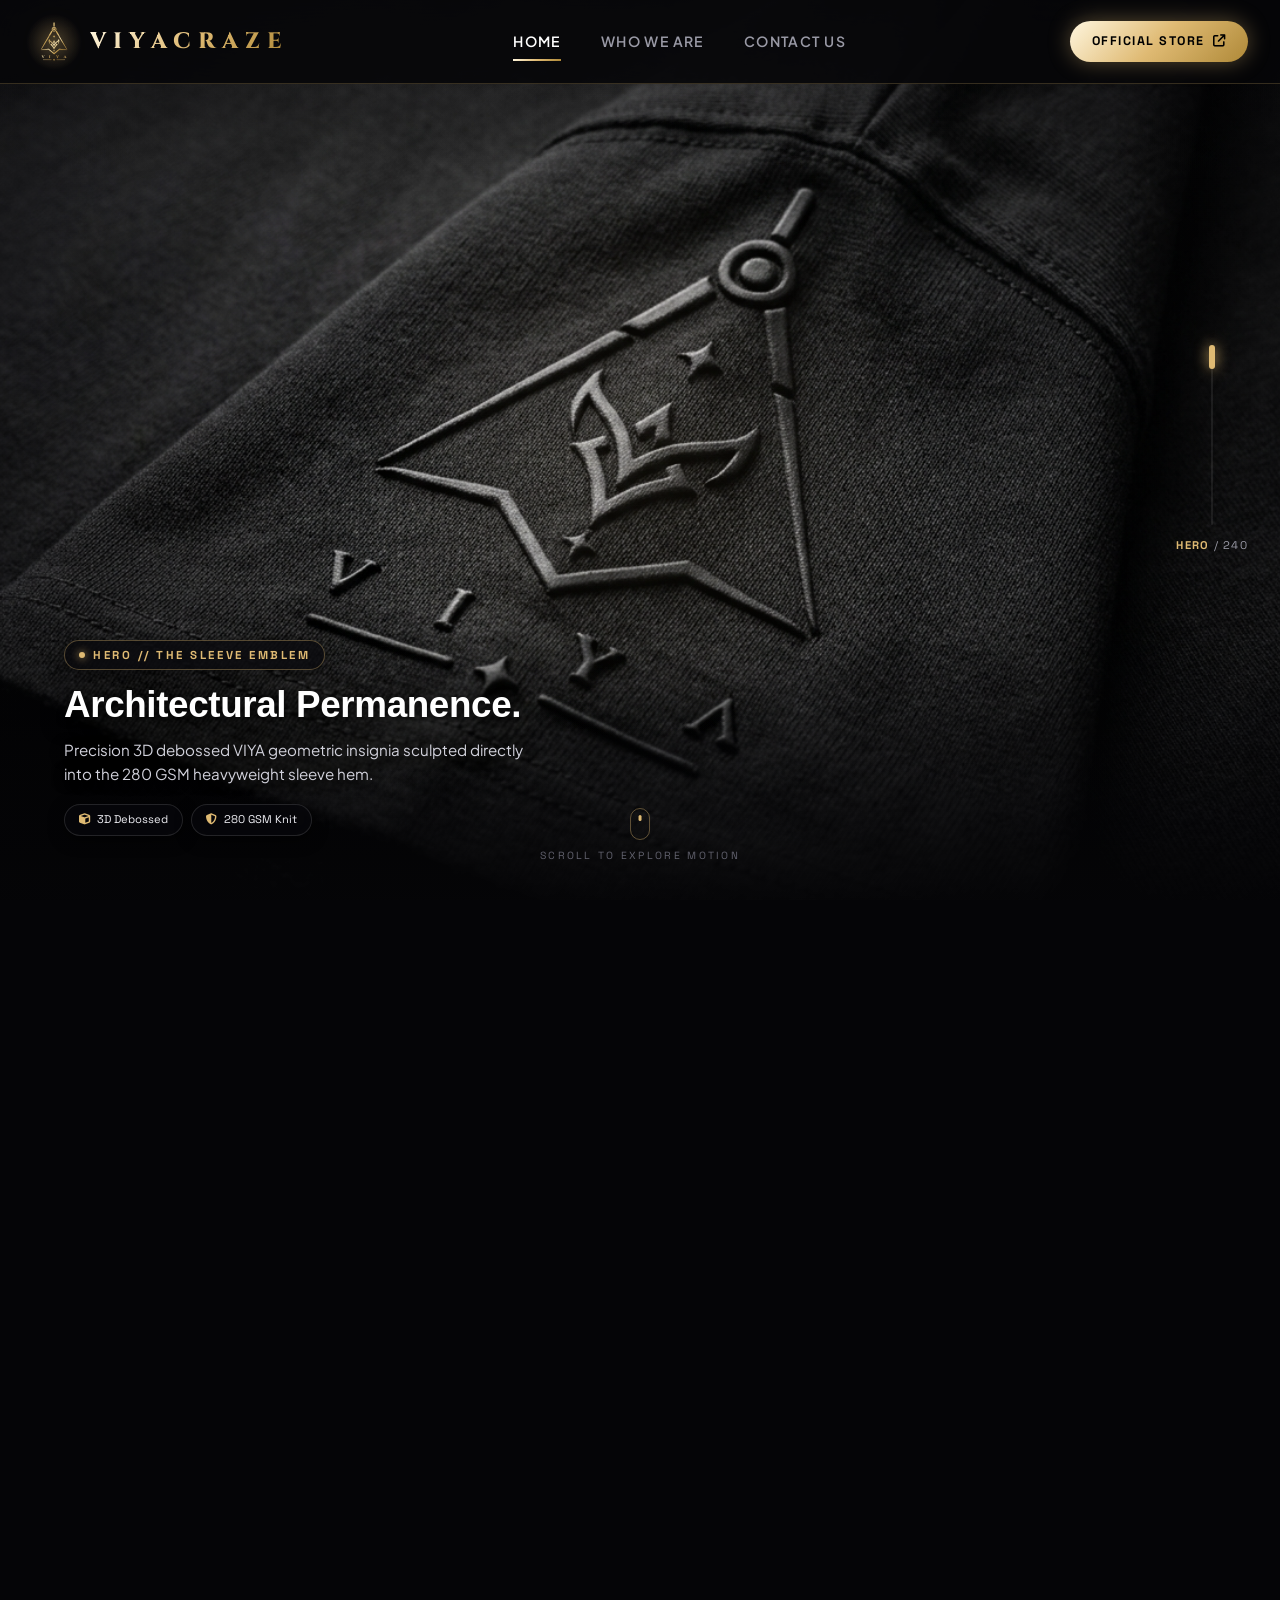
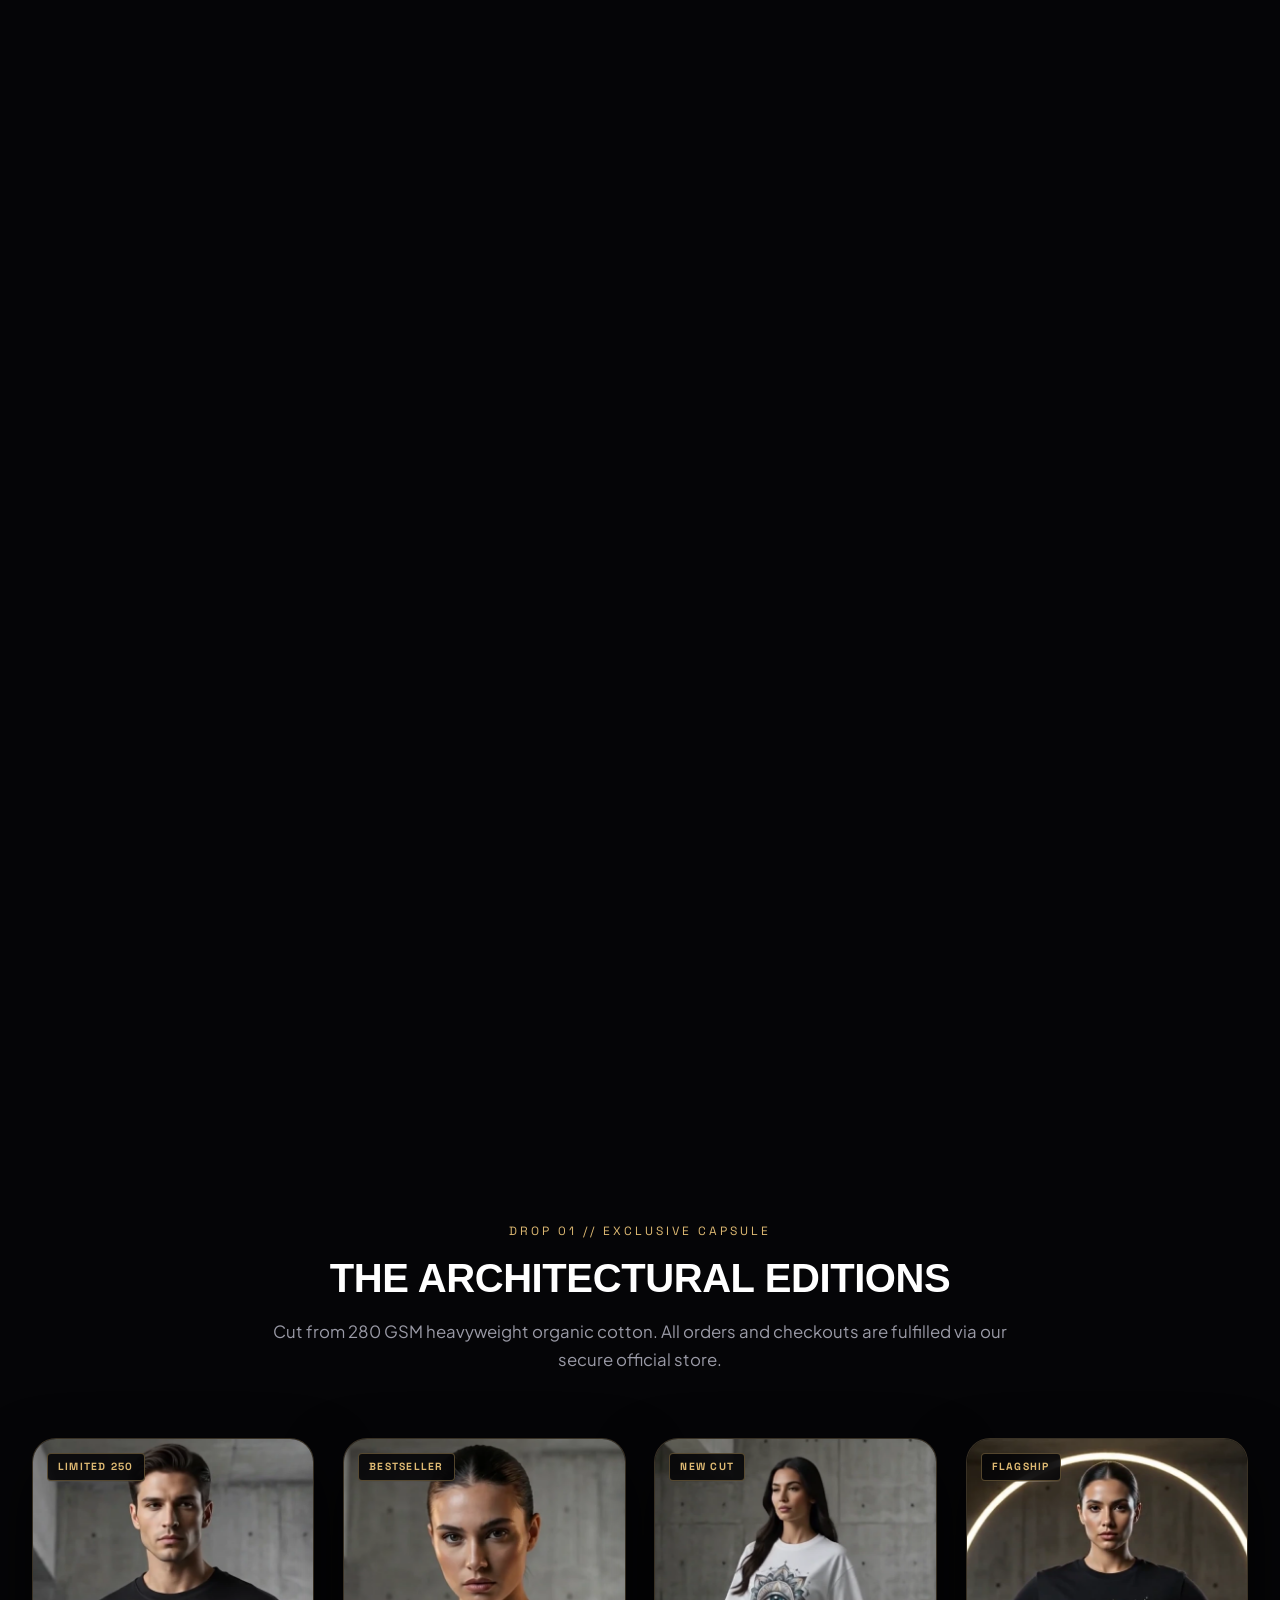
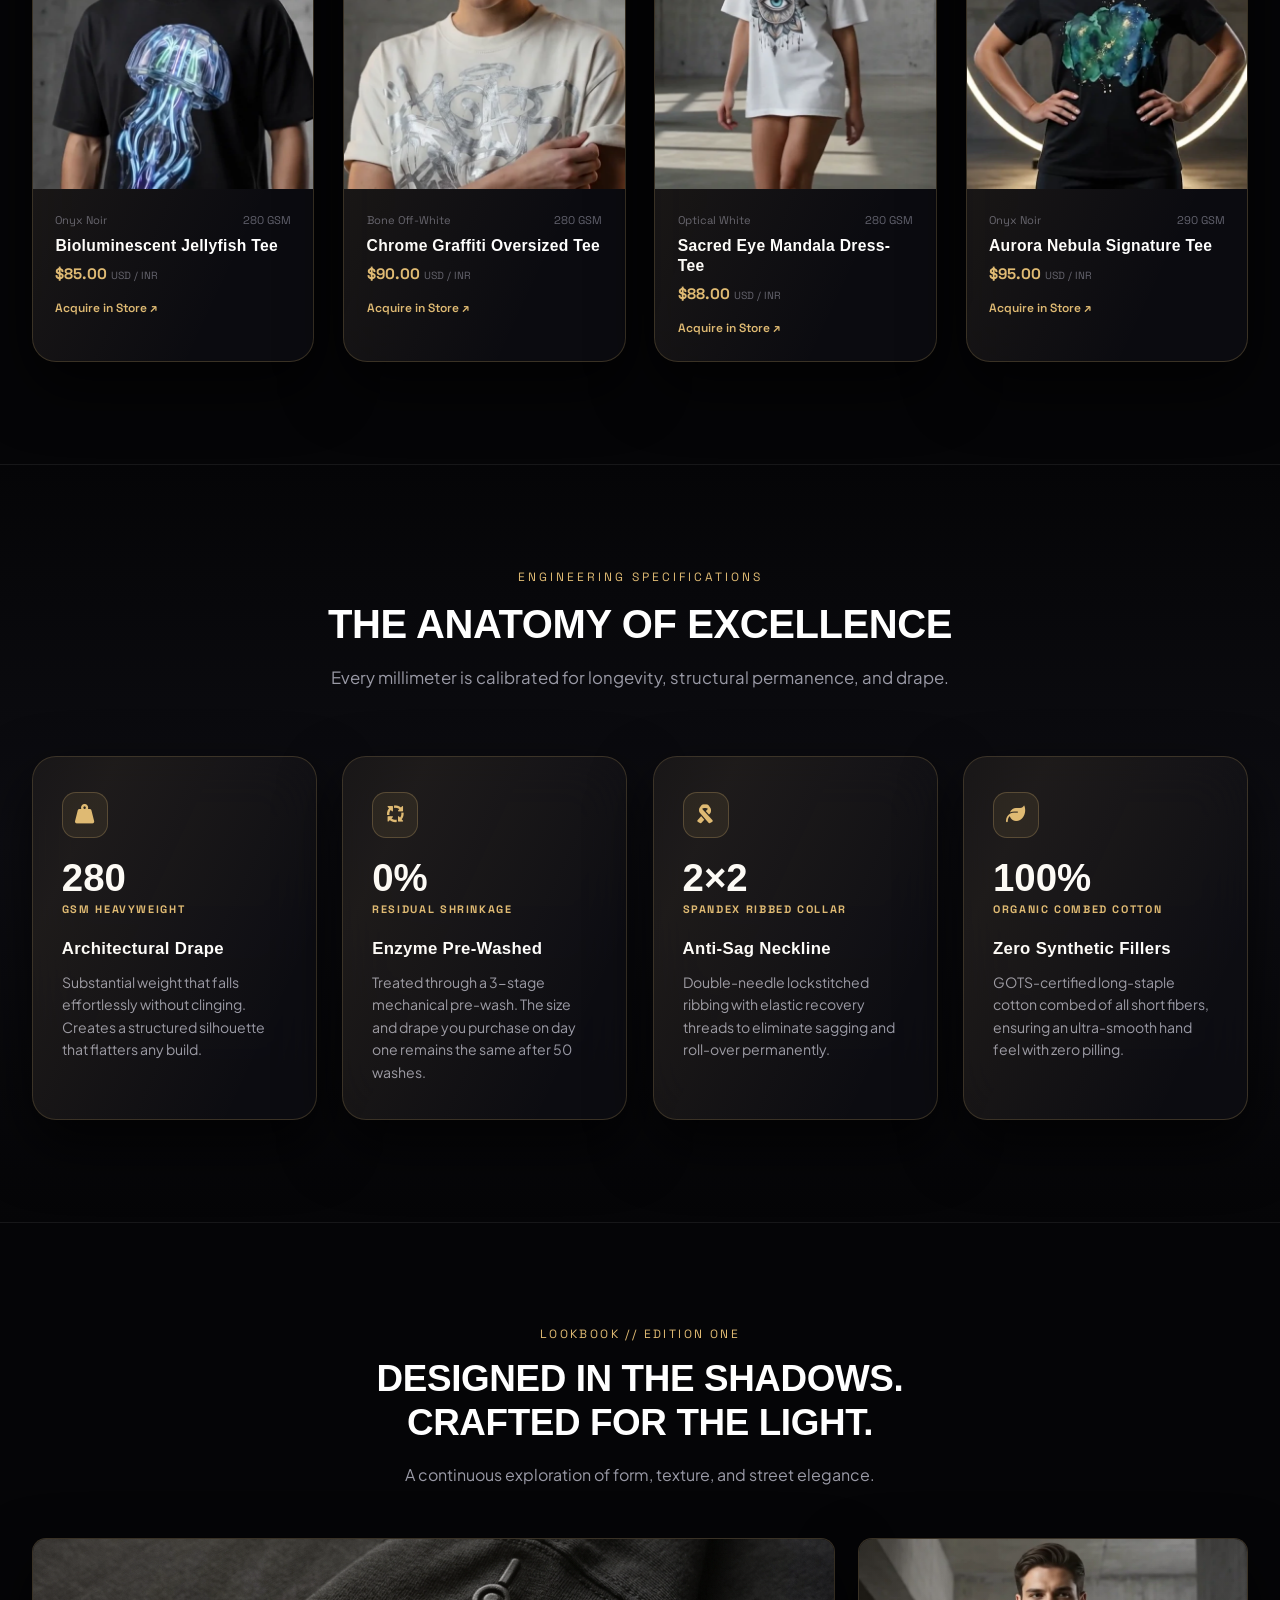
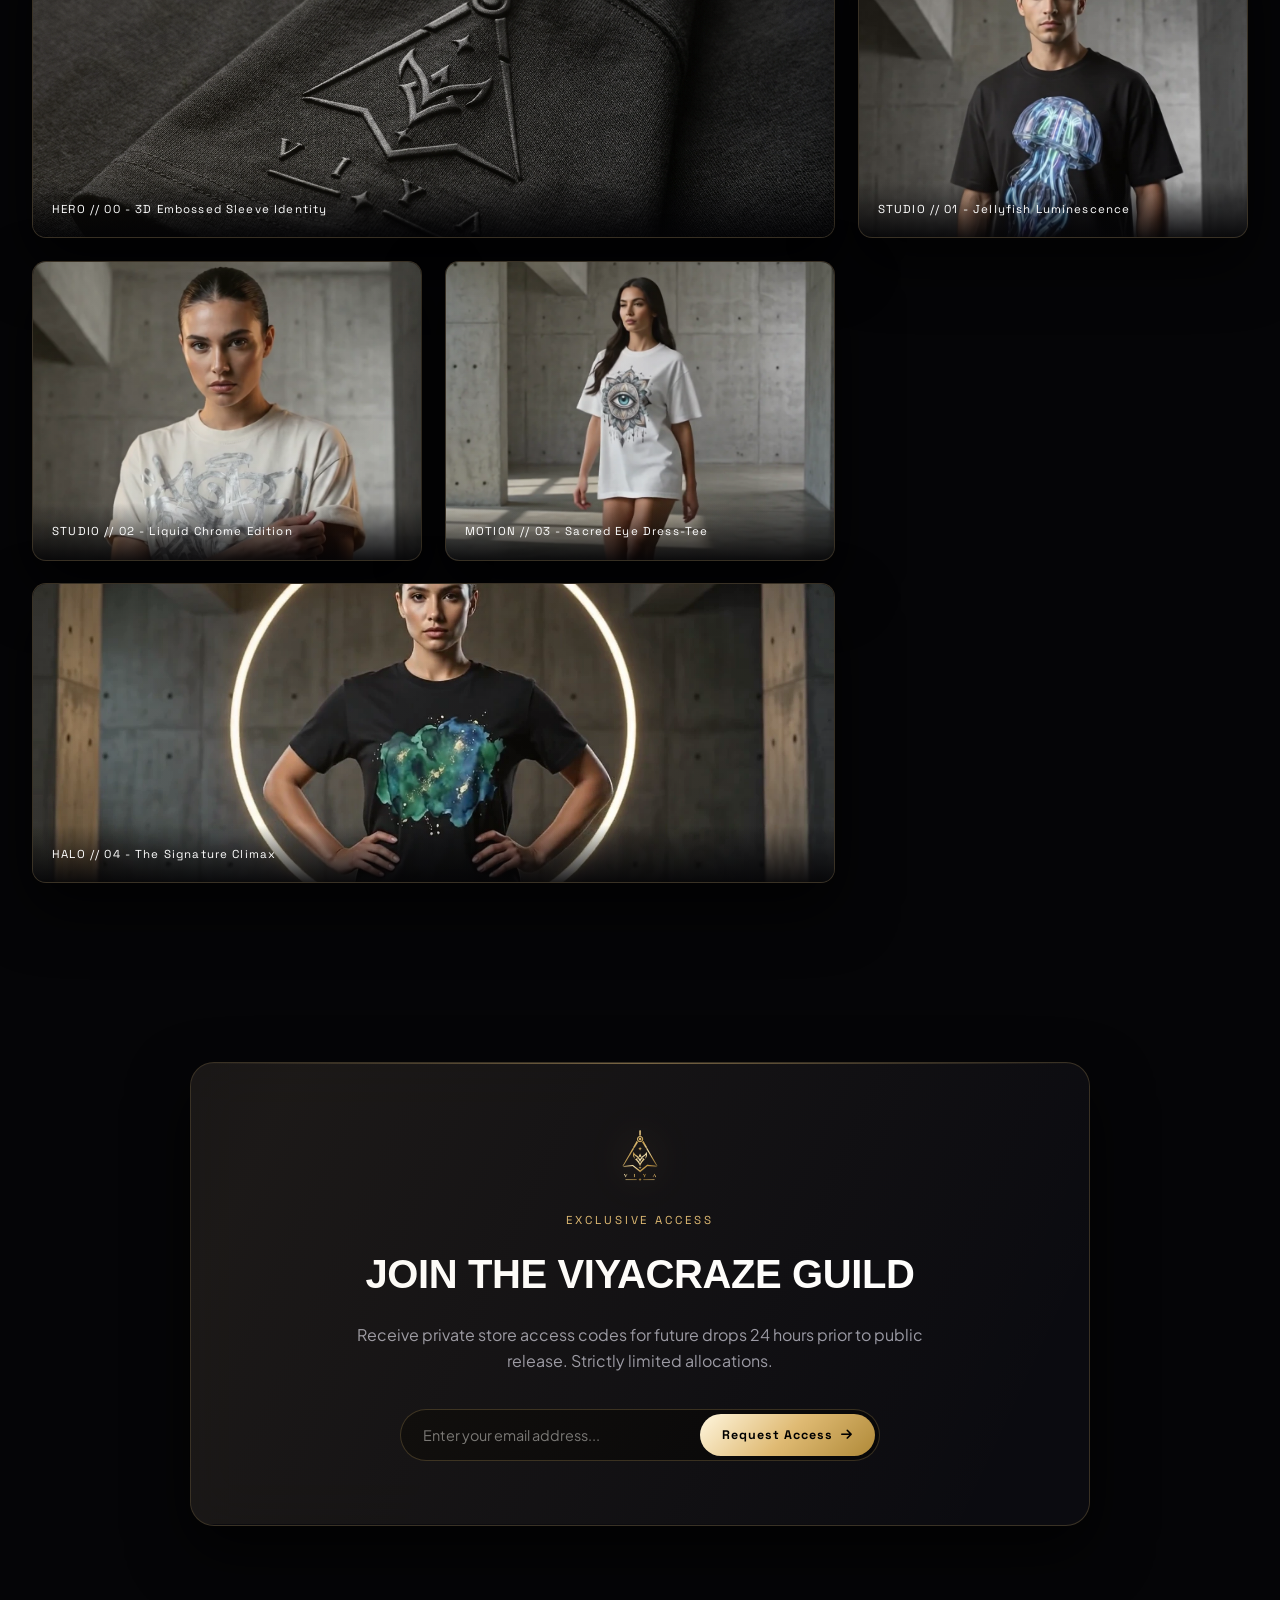
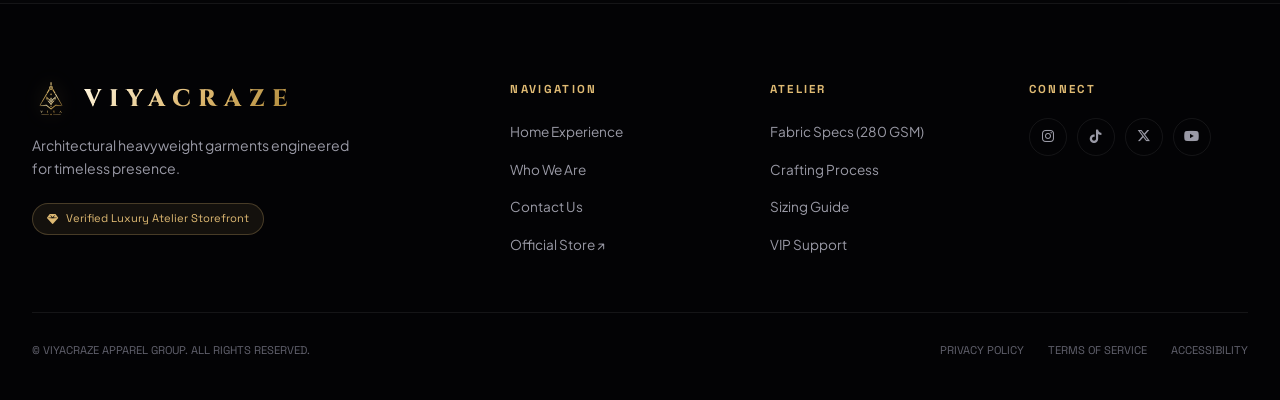
==== commit 89292b90: "feat: complete mobile responsiveness with frosted fullscreen drawer, hamburger menu, and sticky mobi" ====
--- a/index.html
+++ b/index.html
@@ -2,7 +2,7 @@
 <html lang="en">
 <head>
   <meta charset="UTF-8">
-  <meta name="viewport" content="width=device-width, initial-scale=1.0">
+  <meta name="viewport" content="width=device-width, initial-scale=1.0, maximum-scale=5.0">
   <title>VIYACRAZE | Architectural Heavyweight Luxury</title>
   <meta name="description" content="Experience VIYACRAZE Drop 01. Engineered 280 GSM heavyweight streetwear with architectural silhouettes and timeless craftsmanship. Available on official store.">
   
@@ -58,14 +58,63 @@
       </nav>
 
       <div class="nav-actions">
-        <a href="https://viyacraze.mydukaan.io" target="_blank" rel="noopener" class="store-cta-btn liquid-btn">
+        <a href="https://viyacraze.mydukaan.io" target="_blank" rel="noopener" class="store-cta-btn liquid-btn desktop-only">
           <span class="btn-text">Official Store</span>
           <i class="fa-solid fa-arrow-up-right-from-square"></i>
           <div class="btn-liquid-shine"></div>
         </a>
+
+        <!-- Mobile Hamburger Toggle -->
+        <button class="mobile-menu-toggle" id="mobileMenuToggle" aria-label="Open Navigation Menu" aria-expanded="false">
+          <span></span>
+          <span></span>
+          <span></span>
+        </button>
       </div>
     </div>
   </header>
+
+  <!-- Mobile Fullscreen Drawer Navigation -->
+  <div class="mobile-drawer" id="mobileDrawer">
+    <div class="mobile-drawer-inner">
+      <div class="mobile-drawer-header">
+        <div class="brand-logo">
+          <img src="VIYA_logo_gold.svg" alt="VIYACRAZE Emblem" class="brand-logo-img">
+          <span class="brand-name wordmark">VIYACRAZE</span>
+        </div>
+        <button class="mobile-drawer-close" id="mobileDrawerClose" aria-label="Close Navigation Menu">
+          <i class="fa-solid fa-xmark"></i>
+        </button>
+      </div>
+
+      <nav class="mobile-nav-links">
+        <a href="index.html" class="mobile-nav-link active">
+          <span class="nav-num">01</span>
+          <span class="nav-title">Home Experience</span>
+          <i class="fa-solid fa-arrow-right"></i>
+        </a>
+        <a href="about.html" class="mobile-nav-link">
+          <span class="nav-num">02</span>
+          <span class="nav-title">Who We Are</span>
+          <i class="fa-solid fa-arrow-right"></i>
+        </a>
+        <a href="contact.html" class="mobile-nav-link">
+          <span class="nav-num">03</span>
+          <span class="nav-title">Contact Atelier</span>
+          <i class="fa-solid fa-arrow-right"></i>
+        </a>
+      </nav>
+
+      <div class="mobile-drawer-footer">
+        <a href="https://viyacraze.mydukaan.io" target="_blank" rel="noopener" class="mobile-drawer-store-btn">
+          <span>ENTER OFFICIAL STORE ↗</span>
+        </a>
+        <div class="mobile-drawer-meta">
+          <span>280 GSM ARCHITECTURAL HEAVYWEIGHT</span>
+        </div>
+      </div>
+    </div>
+  </div>
 
   <!-- Main Scroll-Frame Hero Experience -->
   <main>
@@ -110,10 +159,10 @@
               <span>HERO // THE SLEEVE EMBLEM</span>
             </div>
             <h1 class="story-title">Architectural Permanence.</h1>
-            <p class="story-desc">Precision 3D debossed VIYA geometric insignia sculpted directly into the 280 GSM heavyweight sleeve hem. High-density textile engineering.</p>
+            <p class="story-desc">Precision 3D debossed VIYA geometric insignia sculpted directly into the 280 GSM heavyweight sleeve hem.</p>
             <div class="spec-chips">
-              <span class="spec-chip"><i class="fa-solid fa-cube"></i> 3D Debossed Emblem</span>
-              <span class="spec-chip"><i class="fa-solid fa-shield-halved"></i> 280 GSM Dense Knit</span>
+              <span class="spec-chip"><i class="fa-solid fa-cube"></i> 3D Debossed</span>
+              <span class="spec-chip"><i class="fa-solid fa-shield-halved"></i> 280 GSM Knit</span>
             </div>
           </div>
 
@@ -124,10 +173,10 @@
               <span>01 // THE COLLAR BLUEPRINT</span>
             </div>
             <h2 class="story-title">The Standard is in the Seam.</h2>
-            <p class="story-desc">Custom woven VIYA neck tape embedded inside a high-recovery 2x2 ribbed collar. Engineered to eliminate bacon-neck deformation permanently.</p>
+            <p class="story-desc">Custom woven VIYA neck tape embedded inside a high-recovery 2x2 ribbed collar. Zero deformation.</p>
             <div class="spec-chips">
-              <span class="spec-chip"><i class="fa-solid fa-circle-check"></i> 100% Organic Ring-Spun</span>
-              <span class="spec-chip"><i class="fa-solid fa-ribbon"></i> 2x2 Spandex Ribbed Collar</span>
+              <span class="spec-chip"><i class="fa-solid fa-circle-check"></i> 100% Organic</span>
+              <span class="spec-chip"><i class="fa-solid fa-ribbon"></i> 2x2 Spandex Rib</span>
             </div>
           </div>
 
@@ -138,10 +187,10 @@
               <span>02 // LUMINESCENT FORM</span>
             </div>
             <h2 class="story-title">Sub-Aquatic Frequency.</h2>
-            <p class="story-desc">The Bioluminescent Jellyfish edition—crafted with multi-layered high-density phosphorescent pigments on deep Onyx Noir.</p>
+            <p class="story-desc">The Bioluminescent Jellyfish edition—crafted with multi-layered high-density phosphorescent pigments on Onyx Noir.</p>
             <div class="spec-chips">
-              <span class="spec-chip"><i class="fa-solid fa-droplet"></i> High-Density Pigment</span>
-              <span class="spec-chip"><i class="fa-solid fa-feather-pointed"></i> Signature Drop-Shoulder</span>
+              <span class="spec-chip"><i class="fa-solid fa-droplet"></i> Phosphor Inks</span>
+              <span class="spec-chip"><i class="fa-solid fa-feather-pointed"></i> Drop-Shoulder</span>
             </div>
           </div>
 
@@ -152,10 +201,10 @@
               <span>03 // RAW CHROME EDIT</span>
             </div>
             <h2 class="story-title">Liquid Street Geometry.</h2>
-            <p class="story-desc">Liquid chrome metallic silkscreen printing on vintage washed Bone Off-White cotton. Rolled sleeve ergonomics designed for modern styling.</p>
+            <p class="story-desc">Liquid chrome metallic silkscreen printing on vintage washed Bone Off-White cotton. Rolled sleeve ergonomics.</p>
             <div class="spec-chips">
-              <span class="spec-chip"><i class="fa-solid fa-palette"></i> Metallic Screen Print</span>
-              <span class="spec-chip"><i class="fa-solid fa-maximize"></i> Relaxed Oversized Fit</span>
+              <span class="spec-chip"><i class="fa-solid fa-palette"></i> Chrome Print</span>
+              <span class="spec-chip"><i class="fa-solid fa-maximize"></i> Oversized Cut</span>
             </div>
           </div>
 
@@ -166,10 +215,10 @@
               <span>04 // SACRED PERSPECTIVE</span>
             </div>
             <h2 class="story-title">Timeless Drape & Motion.</h2>
-            <p class="story-desc">Extended dress-tee proportion featuring the hand-detailed All-Seeing Mandala. Moves fluidly with every stride with 0% residual distortion.</p>
+            <p class="story-desc">Extended dress-tee proportion featuring the hand-detailed All-Seeing Mandala. Moves fluidly with 0% distortion.</p>
             <div class="spec-chips">
-              <span class="spec-chip"><i class="fa-solid fa-arrows-spin"></i> 3-Stage Enzyme Pre-Wash</span>
-              <span class="spec-chip"><i class="fa-solid fa-wind"></i> Fluid Kinetic Drape</span>
+              <span class="spec-chip"><i class="fa-solid fa-arrows-spin"></i> Enzyme Washed</span>
+              <span class="spec-chip"><i class="fa-solid fa-wind"></i> Kinetic Drape</span>
             </div>
           </div>
 
@@ -205,7 +254,7 @@
           <p class="section-subtitle">Cut from 280 GSM heavyweight organic cotton. All orders and checkouts are fulfilled via our secure official store.</p>
         </div>
 
-        <!-- Product Grid -->
+        <!-- Product Grid (Responsive 1/2/4 Columns) -->
         <div class="products-grid">
           
           <!-- Product 1 -->
@@ -226,8 +275,8 @@
                 <span class="product-gsm">280 GSM</span>
               </div>
               <h3 class="product-name">Bioluminescent Jellyfish Tee</h3>
-              <div class="product-price">$85.00 <span class="tax-tag">USD / INR Available</span></div>
-              <a href="https://viyacraze.mydukaan.io" target="_blank" rel="noopener" class="product-card-link">Acquire in Store ↗</a>
+              <div class="product-price">$85.00 <span class="tax-tag">USD / INR</span></div>
+              <a href="https://viyacraze.mydukaan.io" target="_blank" rel="noopener" class="product-card-link mobile-product-btn">Acquire in Store ↗</a>
             </div>
           </div>
 
@@ -249,8 +298,8 @@
                 <span class="product-gsm">280 GSM</span>
               </div>
               <h3 class="product-name">Chrome Graffiti Oversized Tee</h3>
-              <div class="product-price">$90.00 <span class="tax-tag">USD / INR Available</span></div>
-              <a href="https://viyacraze.mydukaan.io" target="_blank" rel="noopener" class="product-card-link">Acquire in Store ↗</a>
+              <div class="product-price">$90.00 <span class="tax-tag">USD / INR</span></div>
+              <a href="https://viyacraze.mydukaan.io" target="_blank" rel="noopener" class="product-card-link mobile-product-btn">Acquire in Store ↗</a>
             </div>
           </div>
 
@@ -272,8 +321,8 @@
                 <span class="product-gsm">280 GSM</span>
               </div>
               <h3 class="product-name">Sacred Eye Mandala Dress-Tee</h3>
-              <div class="product-price">$88.00 <span class="tax-tag">USD / INR Available</span></div>
-              <a href="https://viyacraze.mydukaan.io" target="_blank" rel="noopener" class="product-card-link">Acquire in Store ↗</a>
+              <div class="product-price">$88.00 <span class="tax-tag">USD / INR</span></div>
+              <a href="https://viyacraze.mydukaan.io" target="_blank" rel="noopener" class="product-card-link mobile-product-btn">Acquire in Store ↗</a>
             </div>
           </div>
 
@@ -295,8 +344,8 @@
                 <span class="product-gsm">290 GSM</span>
               </div>
               <h3 class="product-name">Aurora Nebula Signature Tee</h3>
-              <div class="product-price">$95.00 <span class="tax-tag">USD / INR Available</span></div>
-              <a href="https://viyacraze.mydukaan.io" target="_blank" rel="noopener" class="product-card-link">Acquire in Store ↗</a>
+              <div class="product-price">$95.00 <span class="tax-tag">USD / INR</span></div>
+              <a href="https://viyacraze.mydukaan.io" target="_blank" rel="noopener" class="product-card-link mobile-product-btn">Acquire in Store ↗</a>
             </div>
           </div>
 
@@ -324,7 +373,7 @@
             <div class="stat-number">280</div>
             <div class="stat-unit">GSM HEAVYWEIGHT</div>
             <h3 class="stat-title">Architectural Drape</h3>
-            <p class="stat-desc">Substantial weight that falls effortlessly without clinging. Creates a structured, confident silhouette that flatters any build.</p>
+            <p class="stat-desc">Substantial weight that falls effortlessly without clinging. Creates a structured silhouette that flatters any build.</p>
           </div>
 
           <div class="anatomy-card glass-liquid-card">
@@ -424,6 +473,17 @@
 
   </main>
 
+  <!-- Sticky Mobile Quick-Action Bar (Appears on Scroll) -->
+  <div class="mobile-sticky-bar" id="mobileStickyBar">
+    <a href="https://viyacraze.mydukaan.io" target="_blank" rel="noopener" class="mobile-sticky-btn">
+      <div class="btn-emblem">
+        <img src="VIYA_logo_gold.svg" alt="VIYA Emblem">
+      </div>
+      <span>DROP 01 // ENTER STORE</span>
+      <i class="fa-solid fa-arrow-up-right-from-square"></i>
+    </a>
+  </div>
+
   <!-- Footer -->
   <footer class="footer">
     <div class="footer-container">
--- a/style.css
+++ b/style.css
@@ -1,6 +1,6 @@
 /* ==========================================================================
    VIYACRAZE — HAUTE COUTURE LUXURY STREETWEAR DESIGN SYSTEM
-   Liquid Glassmorphism & Metallic Gold Production Architecture
+   100% Mobile Responsive + Liquid Glassmorphism Architecture
    ========================================================================== */
 
 :root {
@@ -9,8 +9,8 @@
   --bg-core: #09090c;
   --bg-surface: #101015;
   --bg-surface-elevated: #16161d;
-  --bg-glass-navbar: rgba(6, 6, 9, 0.82);
-  --bg-glass-card: rgba(16, 16, 22, 0.62);
+  --bg-glass-navbar: rgba(6, 6, 9, 0.88);
+  --bg-glass-card: rgba(16, 16, 22, 0.65);
   --bg-glass-pill: rgba(255, 255, 255, 0.04);
   
   /* Primary & Neutral Typography Colors */
@@ -71,20 +71,28 @@
   -webkit-font-smoothing: antialiased;
   -moz-osx-font-smoothing: grayscale;
   overflow-x: hidden;
+  text-size-adjust: 100%;
+  -webkit-text-size-adjust: 100%;
 }
 
 body {
   min-height: 100vh;
+  min-height: 100dvh;
   background-color: var(--bg-obsidian);
   line-height: 1.6;
   position: relative;
+  overflow-x: hidden;
 }
 
 body.is-loading {
   overflow: hidden;
 }
 
-/* Liquid Ambient Mesh Light Follower */
+body.drawer-open {
+  overflow: hidden;
+}
+
+/* Liquid Ambient Mesh Light Follower (Desktop Only) */
 .liquid-ambient-mesh {
   position: fixed;
   width: 600px;
@@ -96,6 +104,12 @@
   transform: translate(-50%, -50%);
   transition: opacity 0.4s ease;
   will-change: left, top;
+}
+
+@media (pointer: coarse) {
+  .liquid-ambient-mesh {
+    display: none !important;
+  }
 }
 
 /* Custom Scrollbar */
@@ -219,6 +233,7 @@
   align-items: center;
   justify-content: center;
   transition: opacity 0.8s var(--ease-couture), visibility 0.8s;
+  padding: 1.5rem;
 }
 
 .preloader.is-done {
@@ -228,16 +243,16 @@
 }
 
 .preloader-content {
-  width: 90%;
+  width: 100%;
   max-width: 440px;
   text-align: center;
 }
 
 .preloader-gold-logo {
-  width: 88px;
-  height: 88px;
-  margin-bottom: 1.4rem;
-  filter: drop-shadow(0 0 30px var(--gold-glow));
+  width: 80px;
+  height: 80px;
+  margin-bottom: 1.2rem;
+  filter: drop-shadow(0 0 25px var(--gold-glow));
   animation: logoPulse 2.4s infinite ease-in-out;
 }
 
@@ -248,7 +263,7 @@
 
 .preloader-logo .logo-text {
   display: block;
-  font-size: 2.4rem;
+  font-size: clamp(1.8rem, 5vw, 2.4rem);
   line-height: 1.1;
   text-shadow: 0 0 35px rgba(223, 186, 115, 0.4);
 }
@@ -256,11 +271,11 @@
 .preloader-logo .logo-sub {
   display: block;
   font-family: var(--font-mono);
-  font-size: 0.7rem;
-  letter-spacing: 0.22em;
+  font-size: 0.68rem;
+  letter-spacing: 0.2em;
   color: var(--text-muted);
   margin-top: 8px;
-  margin-bottom: 28px;
+  margin-bottom: 24px;
 }
 
 .progress-bar-container {
@@ -286,7 +301,7 @@
   margin-top: 14px;
   font-family: var(--font-mono);
   font-size: 0.7rem;
-  letter-spacing: 0.12em;
+  letter-spacing: 0.1em;
 }
 
 .loading-percent {
@@ -299,7 +314,7 @@
 }
 
 /* ==========================================================================
-   NAVIGATION BAR
+   NAVIGATION BAR & MOBILE DRAWER
    ========================================================================== */
 .header {
   position: fixed;
@@ -319,7 +334,7 @@
   max-width: 1440px;
   height: 100%;
   margin: 0 auto;
-  padding: 0 2.5rem;
+  padding: 0 2rem;
   display: flex;
   align-items: center;
   justify-content: space-between;
@@ -329,7 +344,7 @@
   text-decoration: none;
   display: flex;
   align-items: center;
-  gap: 16px;
+  gap: 14px;
 }
 
 .brand-emblem-wrap {
@@ -340,8 +355,8 @@
 }
 
 .brand-logo-img {
-  width: 48px;
-  height: 48px;
+  width: 44px;
+  height: 44px;
   filter: drop-shadow(0 0 12px var(--gold-glow));
   transition: transform 0.35s var(--ease-couture);
   z-index: 2;
@@ -356,19 +371,15 @@
   z-index: 1;
 }
 
-.brand-logo:hover .brand-logo-img {
-  transform: scale(1.1) rotate(4deg);
-}
-
 .brand-name {
-  font-size: 1.5rem;
+  font-size: 1.4rem;
   line-height: 1;
 }
 
 .nav-links {
   display: flex;
   align-items: center;
-  gap: 2.8rem;
+  gap: 2.5rem;
 }
 
 .nav-link {
@@ -405,6 +416,12 @@
   width: 100%;
 }
 
+.nav-actions {
+  display: flex;
+  align-items: center;
+  gap: 12px;
+}
+
 .store-cta-btn {
   background: var(--gold-gradient);
   color: #000000;
@@ -414,7 +431,7 @@
   letter-spacing: 0.12em;
   text-transform: uppercase;
   text-decoration: none;
-  padding: 11px 24px;
+  padding: 11px 22px;
   border-radius: var(--radius-pill);
   box-shadow: 0 0 22px var(--gold-glow);
 }
@@ -422,6 +439,243 @@
 .store-cta-btn:hover {
   transform: translateY(-2px);
   box-shadow: 0 0 35px rgba(223, 186, 115, 0.75);
+}
+
+/* Mobile Hamburger Toggle */
+.mobile-menu-toggle {
+  display: none;
+  width: 44px;
+  height: 44px;
+  background: rgba(255, 255, 255, 0.05);
+  border: 1px solid var(--border-gold-subtle);
+  border-radius: var(--radius-sm);
+  cursor: pointer;
+  flex-direction: column;
+  align-items: center;
+  justify-content: center;
+  gap: 5px;
+  padding: 0;
+  transition: border-color 0.2s, background 0.2s;
+}
+
+.mobile-menu-toggle span {
+  display: block;
+  width: 20px;
+  height: 2px;
+  background: var(--gold-primary);
+  border-radius: 2px;
+  transition: transform 0.3s var(--ease-couture), opacity 0.3s;
+}
+
+.mobile-menu-toggle.active span:nth-child(1) {
+  transform: translateY(7px) rotate(45deg);
+}
+
+.mobile-menu-toggle.active span:nth-child(2) {
+  opacity: 0;
+}
+
+.mobile-menu-toggle.active span:nth-child(3) {
+  transform: translateY(-7px) rotate(-45deg);
+}
+
+/* Mobile Fullscreen Drawer Navigation */
+.mobile-drawer {
+  position: fixed;
+  inset: 0;
+  z-index: 9999;
+  background: rgba(4, 4, 7, 0.97);
+  backdrop-filter: blur(35px);
+  -webkit-backdrop-filter: blur(35px);
+  opacity: 0;
+  visibility: hidden;
+  transform: translateY(-100%);
+  transition: opacity 0.4s var(--ease-couture), transform 0.4s var(--ease-couture), visibility 0.4s;
+  display: flex;
+  flex-direction: column;
+}
+
+.mobile-drawer.active {
+  opacity: 1;
+  visibility: visible;
+  transform: translateY(0);
+}
+
+.mobile-drawer-inner {
+  height: 100%;
+  display: flex;
+  flex-direction: column;
+  justify-content: space-between;
+  padding: 1.5rem 1.8rem 2.5rem 1.8rem;
+  max-width: 500px;
+  margin: 0 auto;
+  width: 100%;
+}
+
+.mobile-drawer-header {
+  display: flex;
+  justify-content: space-between;
+  align-items: center;
+  padding-bottom: 1.5rem;
+  border-bottom: 1px solid var(--border-subtle);
+}
+
+.mobile-drawer-close {
+  width: 40px;
+  height: 40px;
+  background: rgba(255, 255, 255, 0.05);
+  border: 1px solid var(--border-subtle);
+  border-radius: 50%;
+  color: var(--text-pure);
+  font-size: 1.1rem;
+  cursor: pointer;
+  display: flex;
+  align-items: center;
+  justify-content: center;
+}
+
+.mobile-nav-links {
+  display: flex;
+  flex-direction: column;
+  gap: 1.2rem;
+  margin: 2.5rem 0;
+}
+
+.mobile-nav-link {
+  text-decoration: none;
+  display: flex;
+  align-items: center;
+  padding: 1.2rem 1.4rem;
+  background: rgba(255, 255, 255, 0.03);
+  border: 1px solid var(--border-subtle);
+  border-radius: var(--radius-md);
+  transition: background 0.2s, border-color 0.2s;
+}
+
+.mobile-nav-link.active,
+.mobile-nav-link:hover {
+  background: rgba(223, 186, 115, 0.1);
+  border-color: var(--border-gold-active);
+}
+
+.mobile-nav-link .nav-num {
+  font-family: var(--font-mono);
+  font-size: 0.75rem;
+  font-weight: 700;
+  color: var(--gold-primary);
+  margin-right: 1.2rem;
+}
+
+.mobile-nav-link .nav-title {
+  font-family: var(--font-display);
+  font-size: 1.15rem;
+  font-weight: 700;
+  letter-spacing: 0.05em;
+  color: var(--text-pure);
+  flex-grow: 1;
+}
+
+.mobile-nav-link i {
+  color: var(--gold-primary);
+  font-size: 0.9rem;
+  transition: transform 0.2s;
+}
+
+.mobile-nav-link:hover i {
+  transform: translateX(4px);
+}
+
+.mobile-drawer-footer {
+  display: flex;
+  flex-direction: column;
+  gap: 1rem;
+  padding-top: 1.5rem;
+  border-top: 1px solid var(--border-subtle);
+}
+
+.mobile-drawer-store-btn {
+  background: var(--gold-gradient);
+  color: #000000;
+  text-decoration: none;
+  font-family: var(--font-mono);
+  font-size: 0.88rem;
+  font-weight: 800;
+  letter-spacing: 0.1em;
+  text-align: center;
+  padding: 15px;
+  border-radius: var(--radius-pill);
+  box-shadow: 0 0 25px var(--gold-glow);
+  display: block;
+}
+
+.mobile-drawer-meta {
+  text-align: center;
+  font-family: var(--font-mono);
+  font-size: 0.65rem;
+  letter-spacing: 0.15em;
+  color: var(--text-muted);
+}
+
+/* Sticky Mobile Quick Action Bar (Appears on Scroll) */
+.mobile-sticky-bar {
+  display: none;
+  position: fixed;
+  bottom: 1.2rem;
+  left: 1.2rem;
+  right: 1.2rem;
+  z-index: 998;
+  opacity: 0;
+  visibility: hidden;
+  transform: translateY(20px);
+  transition: opacity 0.35s var(--ease-couture), transform 0.35s var(--ease-couture), visibility 0.35s;
+}
+
+.mobile-sticky-bar.visible {
+  opacity: 1;
+  visibility: visible;
+  transform: translateY(0);
+}
+
+.mobile-sticky-btn {
+  display: flex;
+  align-items: center;
+  justify-content: space-between;
+  background: rgba(8, 8, 12, 0.9);
+  backdrop-filter: blur(20px);
+  -webkit-backdrop-filter: blur(20px);
+  border: 1px solid var(--border-gold-active);
+  padding: 10px 18px 10px 12px;
+  border-radius: var(--radius-pill);
+  text-decoration: none;
+  box-shadow: 0 10px 30px rgba(0, 0, 0, 0.8), 0 0 20px var(--gold-glow);
+}
+
+.mobile-sticky-btn .btn-emblem {
+  width: 32px;
+  height: 32px;
+  border-radius: 50%;
+  background: rgba(223, 186, 115, 0.12);
+  display: flex;
+  align-items: center;
+  justify-content: center;
+}
+
+.mobile-sticky-btn .btn-emblem img {
+  width: 20px;
+  height: 20px;
+}
+
+.mobile-sticky-btn span {
+  font-family: var(--font-mono);
+  font-size: 0.78rem;
+  font-weight: 800;
+  letter-spacing: 0.12em;
+  color: var(--gold-primary);
+}
+
+.mobile-sticky-btn i {
+  color: var(--gold-primary);
+  font-size: 0.85rem;
 }
 
 /* ==========================================================================
@@ -439,6 +693,7 @@
   left: 0;
   width: 100vw;
   height: 100vh;
+  height: 100dvh;
   overflow: hidden;
   background-color: #000000;
 }
@@ -450,21 +705,22 @@
   width: 100%;
   height: 100%;
   display: block;
+  touch-action: pan-y;
 }
 
 .canvas-vignette {
   position: absolute;
   inset: 0;
   pointer-events: none;
-  background: radial-gradient(circle at center, transparent 35%, rgba(4, 4, 6, 0.75) 100%),
-              linear-gradient(180deg, rgba(5, 5, 7, 0.6) 0%, transparent 20%, transparent 80%, rgba(5, 5, 7, 0.95) 100%);
+  background: radial-gradient(circle at center, transparent 35%, rgba(4, 4, 6, 0.65) 100%),
+              linear-gradient(180deg, rgba(5, 5, 7, 0.5) 0%, transparent 20%, transparent 70%, rgba(5, 5, 7, 0.95) 100%);
   z-index: 2;
 }
 
 /* Frame Scrub Indicator (Right) */
 .frame-scrub-indicator {
   position: absolute;
-  right: 2.5rem;
+  right: 2rem;
   top: 50%;
   transform: translateY(-50%);
   z-index: 10;
@@ -512,25 +768,26 @@
 /* Scroll Directive Bottom */
 .scroll-directive {
   position: absolute;
-  bottom: 2.5rem;
+  bottom: 2.2rem;
   left: 50%;
   transform: translateX(-50%);
   z-index: 10;
   display: flex;
   flex-direction: column;
   align-items: center;
-  gap: 10px;
-  font-family: var(--font-mono);
-  font-size: 0.68rem;
+  gap: 8px;
+  font-family: var(--font-mono);
+  font-size: 0.65rem;
   letter-spacing: 0.22em;
   color: var(--text-muted);
   pointer-events: none;
   transition: opacity 0.5s;
+  white-space: nowrap;
 }
 
 .mouse-icon {
-  width: 22px;
-  height: 34px;
+  width: 20px;
+  height: 32px;
   border: 1.5px solid rgba(223, 186, 115, 0.4);
   border-radius: 12px;
   position: relative;
@@ -606,13 +863,13 @@
   font-weight: 700;
   letter-spacing: 0.22em;
   color: var(--gold-primary);
-  background: rgba(8, 8, 12, 0.65);
+  background: rgba(8, 8, 12, 0.7);
   backdrop-filter: blur(16px);
   -webkit-backdrop-filter: blur(16px);
   border: 1px solid rgba(223, 186, 115, 0.35);
   padding: 5px 14px;
   border-radius: var(--radius-pill);
-  margin-bottom: 1rem;
+  margin-bottom: 0.9rem;
   box-shadow: 0 4px 20px rgba(0, 0, 0, 0.5);
 }
 
@@ -632,20 +889,20 @@
 
 .story-title {
   font-family: var(--font-display);
-  font-size: 2.3rem;
+  font-size: clamp(1.6rem, 3.5vw, 2.3rem);
   font-weight: 700;
   line-height: 1.15;
   letter-spacing: -0.01em;
   color: var(--text-pure);
-  margin-bottom: 0.8rem;
+  margin-bottom: 0.7rem;
   text-shadow: 0 4px 25px rgba(0, 0, 0, 0.9), 0 2px 8px rgba(0, 0, 0, 0.7);
 }
 
 .story-desc {
-  font-size: 0.95rem;
+  font-size: clamp(0.85rem, 1.8vw, 0.95rem);
   color: #d1d1db;
-  line-height: 1.65;
-  margin-bottom: 1.2rem;
+  line-height: 1.6;
+  margin-bottom: 1.1rem;
   text-shadow: 0 2px 14px rgba(0, 0, 0, 0.95);
   max-width: 480px;
 }
@@ -660,7 +917,7 @@
   font-family: var(--font-mono);
   font-size: 0.7rem;
   color: #f0f0f5;
-  background: rgba(8, 8, 12, 0.65);
+  background: rgba(8, 8, 12, 0.7);
   backdrop-filter: blur(14px);
   -webkit-backdrop-filter: blur(14px);
   border: 1px solid rgba(255, 255, 255, 0.12);
@@ -678,8 +935,9 @@
 
 .card-cta-group {
   display: flex;
+  flex-wrap: wrap;
   gap: 12px;
-  margin-top: 1.4rem;
+  margin-top: 1.3rem;
 }
 
 .btn-primary-glow {
@@ -690,9 +948,12 @@
   font-size: 0.8rem;
   font-weight: 800;
   letter-spacing: 0.08em;
-  padding: 13px 24px;
+  padding: 12px 22px;
   border-radius: var(--radius-pill);
   box-shadow: 0 0 25px var(--gold-glow);
+  display: inline-flex;
+  align-items: center;
+  gap: 8px;
 }
 
 .btn-primary-glow:hover {
@@ -711,10 +972,12 @@
   font-size: 0.8rem;
   font-weight: 600;
   letter-spacing: 0.05em;
-  padding: 13px 22px;
+  padding: 12px 20px;
   border-radius: var(--radius-pill);
   transition: background 0.2s, border-color 0.2s;
   box-shadow: 0 4px 20px rgba(0, 0, 0, 0.5);
+  display: inline-flex;
+  align-items: center;
 }
 
 .btn-secondary-glass:hover {
@@ -726,7 +989,7 @@
    GENERAL SECTION STYLES
    ========================================================================== */
 .section {
-  padding: 8rem 0;
+  padding: clamp(5rem, 8vw, 8rem) 0;
   position: relative;
   z-index: 10;
   background-color: var(--bg-obsidian);
@@ -735,13 +998,13 @@
 .section-container {
   max-width: 1400px;
   margin: 0 auto;
-  padding: 0 2.5rem;
+  padding: 0 2rem;
 }
 
 .section-header {
   text-align: center;
   max-width: 740px;
-  margin: 0 auto 4.5rem auto;
+  margin: 0 auto clamp(3rem, 5vw, 4.5rem) auto;
 }
 
 .section-eyebrow {
@@ -755,7 +1018,7 @@
 
 .section-title {
   font-family: var(--font-display);
-  font-size: 2.5rem;
+  font-size: clamp(1.8rem, 4vw, 2.5rem);
   font-weight: 700;
   letter-spacing: -0.01em;
   color: var(--text-pure);
@@ -768,7 +1031,7 @@
 }
 
 .section-subtitle {
-  font-size: 1.05rem;
+  font-size: clamp(0.92rem, 2vw, 1.05rem);
   color: var(--text-secondary);
   line-height: 1.65;
 }
@@ -779,7 +1042,7 @@
 .products-grid {
   display: grid;
   grid-template-columns: repeat(4, 1fr);
-  gap: 2rem;
+  gap: 1.8rem;
 }
 
 .product-card {
@@ -876,7 +1139,7 @@
 }
 
 .product-info {
-  padding: 1.5rem;
+  padding: 1.4rem;
   display: flex;
   flex-direction: column;
   flex-grow: 1;
@@ -893,16 +1156,17 @@
 
 .product-name {
   font-family: var(--font-display);
-  font-size: 1rem;
+  font-size: 0.98rem;
   font-weight: 700;
   letter-spacing: 0.02em;
   color: var(--text-pure);
   margin-bottom: 6px;
+  line-height: 1.3;
 }
 
 .product-price {
   font-family: var(--font-mono);
-  font-size: 1rem;
+  font-size: 0.95rem;
   font-weight: 700;
   color: var(--gold-primary);
   margin-bottom: 0.8rem;
@@ -921,6 +1185,9 @@
   text-decoration: none;
   font-weight: 600;
   transition: color 0.2s;
+  display: inline-flex;
+  align-items: center;
+  gap: 4px;
 }
 
 .product-card-link:hover {
@@ -940,11 +1207,11 @@
 .anatomy-grid {
   display: grid;
   grid-template-columns: repeat(4, 1fr);
-  gap: 1.8rem;
+  gap: 1.6rem;
 }
 
 .anatomy-card {
-  padding: 2.5rem 2rem;
+  padding: 2.2rem 1.8rem;
   transition: transform 0.3s, border-color 0.3s, box-shadow 0.3s;
 }
 
@@ -953,8 +1220,8 @@
 }
 
 .card-icon-wrap {
-  width: 48px;
-  height: 48px;
+  width: 46px;
+  height: 46px;
   background: rgba(223, 186, 115, 0.08);
   border: 1px solid rgba(223, 186, 115, 0.25);
   border-radius: var(--radius-md);
@@ -963,12 +1230,12 @@
   justify-content: center;
   color: var(--gold-primary);
   font-size: 1.2rem;
-  margin-bottom: 1.5rem;
+  margin-bottom: 1.3rem;
 }
 
 .stat-number {
   font-family: var(--font-display);
-  font-size: 2.6rem;
+  font-size: 2.4rem;
   font-weight: 700;
   color: var(--text-pure);
   line-height: 1;
@@ -976,25 +1243,25 @@
 
 .stat-unit {
   font-family: var(--font-mono);
-  font-size: 0.7rem;
+  font-size: 0.68rem;
   font-weight: 700;
   letter-spacing: 0.15em;
   color: var(--gold-primary);
   margin-top: 4px;
-  margin-bottom: 1.2rem;
+  margin-bottom: 1.1rem;
 }
 
 .stat-title {
   font-family: var(--font-display);
-  font-size: 1.1rem;
+  font-size: 1.05rem;
   font-weight: 700;
   letter-spacing: 0.02em;
   color: var(--text-pure);
-  margin-bottom: 0.6rem;
+  margin-bottom: 0.5rem;
 }
 
 .stat-desc {
-  font-size: 0.9rem;
+  font-size: 0.88rem;
   color: var(--text-secondary);
   line-height: 1.6;
 }
@@ -1005,7 +1272,7 @@
 .lookbook-hero {
   text-align: center;
   max-width: 800px;
-  margin: 0 auto 3.5rem auto;
+  margin: 0 auto clamp(2.5rem, 4vw, 3.5rem) auto;
 }
 
 .lookbook-badge {
@@ -1018,7 +1285,7 @@
 
 .lookbook-title {
   font-family: var(--font-display);
-  font-size: 2.3rem;
+  font-size: clamp(1.8rem, 3.8vw, 2.3rem);
   font-weight: 700;
   letter-spacing: -0.01em;
   line-height: 1.2;
@@ -1027,15 +1294,15 @@
 }
 
 .lookbook-desc {
-  font-size: 1rem;
+  font-size: clamp(0.9rem, 2vw, 1rem);
   color: var(--text-secondary);
 }
 
 .lookbook-mosaic {
   display: grid;
   grid-template-columns: repeat(3, 1fr);
-  grid-auto-rows: 320px;
-  gap: 1.5rem;
+  grid-auto-rows: 300px;
+  gap: 1.4rem;
 }
 
 .mosaic-item {
@@ -1066,7 +1333,7 @@
   padding: 1.2rem;
   background: linear-gradient(180deg, transparent 0%, rgba(4, 4, 6, 0.9) 100%);
   font-family: var(--font-mono);
-  font-size: 0.75rem;
+  font-size: 0.72rem;
   letter-spacing: 0.1em;
   color: var(--text-pure);
 }
@@ -1075,20 +1342,20 @@
    VIP NEWSLETTER / CTA
    ========================================================================== */
 .cta-section {
-  padding: 6rem 0;
+  padding: clamp(4rem, 6vw, 6rem) 0;
 }
 
 .cta-inner {
-  padding: 4.5rem 3rem;
+  padding: clamp(3rem, 5vw, 4.5rem) clamp(1.5rem, 4vw, 3rem);
   text-align: center;
   max-width: 900px;
   margin: 0 auto;
 }
 
 .cta-gold-logo {
-  width: 64px;
-  height: 64px;
-  margin-bottom: 1.4rem;
+  width: 58px;
+  height: 58px;
+  margin-bottom: 1.2rem;
   filter: drop-shadow(0 0 20px var(--gold-glow));
 }
 
@@ -1103,7 +1370,7 @@
 
 .cta-heading {
   font-family: var(--font-display);
-  font-size: 2.5rem;
+  font-size: clamp(1.8rem, 4vw, 2.5rem);
   font-weight: 700;
   letter-spacing: -0.01em;
   color: var(--text-pure);
@@ -1111,16 +1378,17 @@
 }
 
 .cta-sub {
-  font-size: 1rem;
+  font-size: clamp(0.9rem, 2vw, 1rem);
   color: var(--text-secondary);
   max-width: 580px;
-  margin: 0 auto 2.5rem auto;
+  margin: 0 auto 2.2rem auto;
 }
 
 .cta-btn-wrap {
   display: flex;
   justify-content: center;
-  gap: 16px;
+  flex-wrap: wrap;
+  gap: 14px;
 }
 
 .newsletter-form {
@@ -1138,18 +1406,19 @@
   flex-grow: 1;
   background: transparent;
   border: none;
-  padding: 12px 20px;
+  padding: 12px 18px;
   font-family: var(--font-body);
   font-size: 0.9rem;
   color: var(--text-pure);
   outline: none;
+  min-width: 0;
 }
 
 .newsletter-btn {
   background: var(--gold-gradient);
   color: #000000;
   border: none;
-  padding: 12px 24px;
+  padding: 12px 22px;
   border-radius: var(--radius-pill);
   font-family: var(--font-mono);
   font-size: 0.78rem;
@@ -1160,6 +1429,7 @@
   align-items: center;
   gap: 8px;
   transition: opacity 0.2s;
+  white-space: nowrap;
 }
 
 .newsletter-btn:hover {
@@ -1186,7 +1456,7 @@
 
 .about-hero,
 .contact-hero {
-  padding: 6rem 0 4rem 0;
+  padding: clamp(4rem, 7vw, 6rem) 0 clamp(2.5rem, 5vw, 4rem) 0;
   text-align: center;
   background: radial-gradient(circle at 50% 30%, rgba(223, 186, 115, 0.08), transparent 70%),
               var(--bg-obsidian);
@@ -1195,18 +1465,18 @@
 .about-hero-badge {
   display: inline-block;
   font-family: var(--font-mono);
-  font-size: 0.75rem;
+  font-size: 0.72rem;
   letter-spacing: 0.2em;
   color: var(--gold-primary);
   border: 1px solid rgba(223, 186, 115, 0.3);
-  padding: 6px 14px;
+  padding: 5px 12px;
   border-radius: var(--radius-pill);
   margin-bottom: 1.2rem;
 }
 
 .about-hero-title {
   font-family: var(--font-display);
-  font-size: 3rem;
+  font-size: clamp(2rem, 5vw, 3rem);
   font-weight: 700;
   line-height: 1.15;
   letter-spacing: -0.01em;
@@ -1215,7 +1485,7 @@
 }
 
 .about-hero-subtitle {
-  font-size: 1.15rem;
+  font-size: clamp(0.95rem, 2.2vw, 1.15rem);
   color: var(--text-secondary);
   max-width: 680px;
   margin: 0 auto;
@@ -1226,7 +1496,7 @@
 .origin-grid {
   display: grid;
   grid-template-columns: 1fr 1fr;
-  gap: 4rem;
+  gap: 3.5rem;
   align-items: center;
 }
 
@@ -1245,14 +1515,14 @@
 
 .media-caption-tag {
   font-family: var(--font-mono);
-  font-size: 0.72rem;
+  font-size: 0.7rem;
   letter-spacing: 0.15em;
   color: var(--gold-primary);
   margin-top: 12px;
 }
 
 .body-text {
-  font-size: 1.05rem;
+  font-size: clamp(0.92rem, 2vw, 1.05rem);
   color: var(--text-secondary);
   line-height: 1.75;
   margin-bottom: 1.2rem;
@@ -1261,9 +1531,9 @@
 .origin-metrics {
   display: grid;
   grid-template-columns: repeat(3, 1fr);
-  gap: 1.5rem;
-  margin-top: 2.5rem;
-  padding-top: 2rem;
+  gap: 1.2rem;
+  margin-top: 2.2rem;
+  padding-top: 1.8rem;
   border-top: 1px solid var(--border-subtle);
 }
 
@@ -1274,14 +1544,14 @@
 
 .metric-val {
   font-family: var(--font-display);
-  font-size: 2rem;
+  font-size: clamp(1.6rem, 3.5vw, 2rem);
   font-weight: 700;
   color: var(--gold-primary);
 }
 
 .metric-lbl {
   font-family: var(--font-mono);
-  font-size: 0.72rem;
+  font-size: 0.68rem;
   color: var(--text-muted);
   margin-top: 4px;
 }
@@ -1290,11 +1560,11 @@
 .pillars-grid {
   display: grid;
   grid-template-columns: repeat(4, 1fr);
-  gap: 1.8rem;
+  gap: 1.6rem;
 }
 
 .pillar-card {
-  padding: 2.4rem 2rem;
+  padding: 2.2rem 1.8rem;
 }
 
 .pillar-card:hover {
@@ -1303,24 +1573,24 @@
 
 .pillar-num {
   font-family: var(--font-mono);
-  font-size: 1.8rem;
+  font-size: 1.6rem;
   font-weight: 800;
   color: var(--gold-primary);
   opacity: 0.45;
-  margin-bottom: 1rem;
+  margin-bottom: 0.8rem;
 }
 
 .pillar-title {
   font-family: var(--font-display);
-  font-size: 1.15rem;
+  font-size: 1.1rem;
   font-weight: 700;
   letter-spacing: 0.02em;
   color: var(--text-pure);
-  margin-bottom: 0.8rem;
+  margin-bottom: 0.6rem;
 }
 
 .pillar-desc {
-  font-size: 0.9rem;
+  font-size: 0.88rem;
   color: var(--text-secondary);
   line-height: 1.6;
 }
@@ -1329,36 +1599,36 @@
 .timeline-container {
   display: grid;
   grid-template-columns: repeat(4, 1fr);
-  gap: 1.8rem;
+  gap: 1.6rem;
   position: relative;
 }
 
 .timeline-step {
-  padding: 2rem;
+  padding: 1.8rem;
 }
 
 .step-badge {
   font-family: var(--font-mono);
-  font-size: 0.68rem;
+  font-size: 0.65rem;
   font-weight: 700;
   color: var(--gold-primary);
   background: rgba(223, 186, 115, 0.1);
   padding: 4px 8px;
   border-radius: var(--radius-xs);
   display: inline-block;
-  margin-bottom: 1rem;
+  margin-bottom: 0.8rem;
 }
 
 .step-title {
   font-family: var(--font-display);
-  font-size: 1.05rem;
+  font-size: 1rem;
   font-weight: 700;
   color: var(--text-pure);
-  margin-bottom: 0.6rem;
+  margin-bottom: 0.5rem;
 }
 
 .step-desc {
-  font-size: 0.88rem;
+  font-size: 0.86rem;
   color: var(--text-secondary);
   line-height: 1.6;
 }
@@ -1369,31 +1639,31 @@
 .contact-layout-grid {
   display: grid;
   grid-template-columns: 1fr 1.2fr;
-  gap: 4rem;
+  gap: 3.5rem;
 }
 
 .contact-channels {
   display: flex;
   flex-direction: column;
-  gap: 1.4rem;
+  gap: 1.2rem;
 }
 
 .channel-card {
-  padding: 1.6rem;
+  padding: 1.4rem;
   display: flex;
   align-items: flex-start;
-  gap: 1.2rem;
+  gap: 1.1rem;
 }
 
 .channel-icon {
-  width: 44px;
-  height: 44px;
+  width: 42px;
+  height: 42px;
   border-radius: 50%;
   background: rgba(255, 255, 255, 0.05);
   display: flex;
   align-items: center;
   justify-content: center;
-  font-size: 1.1rem;
+  font-size: 1rem;
   color: var(--text-pure);
   flex-shrink: 0;
 }
@@ -1410,18 +1680,19 @@
 
 .channel-label {
   font-family: var(--font-mono);
-  font-size: 0.72rem;
+  font-size: 0.7rem;
   color: var(--text-muted);
-  margin-bottom: 4px;
+  margin-bottom: 3px;
 }
 
 .channel-link {
   font-family: var(--font-body);
-  font-size: 1.05rem;
+  font-size: 0.98rem;
   font-weight: 700;
   color: var(--text-pure);
   text-decoration: none;
   transition: color 0.2s;
+  word-break: break-word;
 }
 
 .channel-link:hover {
@@ -1430,42 +1701,42 @@
 
 .channel-meta {
   font-family: var(--font-mono);
-  font-size: 0.7rem;
+  font-size: 0.68rem;
   color: var(--text-muted);
-  margin-top: 4px;
+  margin-top: 3px;
 }
 
 .channel-text {
-  font-size: 0.95rem;
+  font-size: 0.92rem;
   color: var(--text-secondary);
 }
 
 /* Contact Form */
 .contact-form-wrap {
-  padding: 3rem 2.5rem;
+  padding: clamp(2rem, 4vw, 3rem) clamp(1.4rem, 3vw, 2.5rem);
 }
 
 .form-header {
-  margin-bottom: 2rem;
+  margin-bottom: 1.8rem;
 }
 
 .form-title {
   font-family: var(--font-display);
-  font-size: 1.6rem;
+  font-size: clamp(1.4rem, 3vw, 1.6rem);
   font-weight: 700;
   color: var(--text-pure);
   margin-bottom: 6px;
 }
 
 .form-desc {
-  font-size: 0.95rem;
+  font-size: 0.9rem;
   color: var(--text-secondary);
 }
 
 .atelier-form {
   display: flex;
   flex-direction: column;
-  gap: 1.4rem;
+  gap: 1.2rem;
 }
 
 .form-row {
@@ -1482,7 +1753,7 @@
 
 .form-group label {
   font-family: var(--font-mono);
-  font-size: 0.75rem;
+  font-size: 0.72rem;
   color: var(--text-secondary);
 }
 
@@ -1494,10 +1765,11 @@
   border-radius: var(--radius-xs);
   padding: 12px 14px;
   font-family: var(--font-body);
-  font-size: 0.92rem;
+  font-size: 16px; /* Prevents auto-zoom on iOS Safari */
   color: var(--text-pure);
   outline: none;
   transition: border-color 0.2s;
+  width: 100%;
 }
 
 .form-group input:focus,
@@ -1521,7 +1793,7 @@
   padding: 1rem;
   border-radius: var(--radius-xs);
   font-family: var(--font-mono);
-  font-size: 0.85rem;
+  font-size: 0.82rem;
   align-items: center;
   gap: 8px;
 }
@@ -1532,7 +1804,7 @@
   margin: 0 auto;
   display: flex;
   flex-direction: column;
-  gap: 1rem;
+  gap: 0.9rem;
 }
 
 .faq-item {
@@ -1542,12 +1814,12 @@
 
 .faq-question {
   width: 100%;
-  padding: 1.4rem 1.8rem;
+  padding: 1.2rem 1.6rem;
   background: transparent;
   border: none;
   color: var(--text-pure);
   font-family: var(--font-display);
-  font-size: 1rem;
+  font-size: clamp(0.9rem, 2vw, 1rem);
   font-weight: 700;
   letter-spacing: 0.02em;
   text-align: left;
@@ -1555,12 +1827,14 @@
   justify-content: space-between;
   align-items: center;
   cursor: pointer;
+  gap: 12px;
 }
 
 .faq-question i {
   font-size: 0.85rem;
   color: var(--gold-primary);
   transition: transform 0.3s ease;
+  flex-shrink: 0;
 }
 
 .faq-item.active .faq-question i {
@@ -1571,16 +1845,16 @@
   max-height: 0;
   overflow: hidden;
   transition: max-height 0.35s ease, padding 0.35s ease;
-  padding: 0 1.8rem;
+  padding: 0 1.6rem;
 }
 
 .faq-item.active .faq-answer {
   max-height: 250px;
-  padding: 0 1.8rem 1.4rem 1.8rem;
+  padding: 0 1.6rem 1.4rem 1.6rem;
 }
 
 .faq-answer p {
-  font-size: 0.95rem;
+  font-size: 0.92rem;
   color: var(--text-secondary);
   line-height: 1.65;
 }
@@ -1591,7 +1865,7 @@
 .footer {
   background: #030305;
   border-top: 1px solid var(--border-subtle);
-  padding: 6rem 0 3rem 0;
+  padding: clamp(4rem, 6vw, 6rem) 0 2.5rem 0;
   position: relative;
   z-index: 10;
 }
@@ -1599,14 +1873,14 @@
 .footer-container {
   max-width: 1400px;
   margin: 0 auto;
-  padding: 0 2.5rem;
+  padding: 0 2rem;
 }
 
 .footer-top {
   display: grid;
   grid-template-columns: 2fr 1fr 1fr 1fr;
-  gap: 3rem;
-  margin-bottom: 4rem;
+  gap: 2.5rem;
+  margin-bottom: 3.5rem;
 }
 
 .footer-logo-wrap {
@@ -1617,22 +1891,22 @@
 }
 
 .footer-logo-img {
-  width: 40px;
-  height: 40px;
+  width: 38px;
+  height: 38px;
   filter: drop-shadow(0 0 10px var(--gold-glow));
 }
 
 .footer-logo-text {
-  font-size: 1.6rem;
+  font-size: 1.5rem;
   line-height: 1;
 }
 
 .footer-tagline {
   color: var(--text-secondary);
-  font-size: 0.9rem;
+  font-size: 0.88rem;
   max-width: 320px;
   line-height: 1.6;
-  margin-bottom: 1.8rem;
+  margin-bottom: 1.5rem;
 }
 
 .atelier-badge {
@@ -1640,7 +1914,7 @@
   align-items: center;
   gap: 8px;
   font-family: var(--font-mono);
-  font-size: 0.72rem;
+  font-size: 0.7rem;
   color: var(--gold-primary);
   background: rgba(223, 186, 115, 0.08);
   border: 1px solid rgba(223, 186, 115, 0.25);
@@ -1650,17 +1924,17 @@
 
 .footer-links-col h4 {
   font-family: var(--font-mono);
-  font-size: 0.75rem;
+  font-size: 0.72rem;
   letter-spacing: 0.2em;
   color: var(--gold-primary);
-  margin-bottom: 1.4rem;
+  margin-bottom: 1.2rem;
 }
 
 .footer-links-col ul {
   list-style: none;
   display: flex;
   flex-direction: column;
-  gap: 0.8rem;
+  gap: 0.75rem;
 }
 
 .footer-links-col a {
@@ -1676,12 +1950,12 @@
 
 .social-links {
   display: flex;
-  gap: 12px;
+  gap: 10px;
 }
 
 .social-links a {
-  width: 40px;
-  height: 40px;
+  width: 38px;
+  height: 38px;
   border: 1px solid var(--border-subtle);
   border-radius: 50%;
   display: flex;
@@ -1698,13 +1972,13 @@
 }
 
 .footer-bottom {
-  padding-top: 2rem;
+  padding-top: 1.8rem;
   border-top: 1px solid var(--border-subtle);
   display: flex;
   justify-content: space-between;
   align-items: center;
   font-family: var(--font-mono);
-  font-size: 0.72rem;
+  font-size: 0.7rem;
   color: var(--text-muted);
 }
 
@@ -1724,7 +1998,7 @@
 }
 
 /* ==========================================================================
-   RESPONSIVE DESIGN (MEDIA QUERIES)
+   COMPREHENSIVE RESPONSIVE BREAKPOINTS
    ========================================================================== */
 @media (max-width: 1100px) {
   .products-grid,
@@ -1749,47 +2023,88 @@
   }
 }
 
+@media (max-width: 900px) {
+  .nav-links {
+    display: none;
+  }
+
+  .desktop-only {
+    display: none !important;
+  }
+
+  .mobile-menu-toggle {
+    display: flex;
+  }
+
+  .mobile-sticky-bar {
+    display: block;
+  }
+}
+
 @media (max-width: 768px) {
   :root {
     --nav-height: 70px;
   }
 
-  .nav-links {
+  .nav-container {
+    padding: 0 1.4rem;
+  }
+
+  .brand-logo-img {
+    width: 36px;
+    height: 36px;
+  }
+
+  .brand-name {
+    font-size: 1.22rem;
+  }
+
+  .narrative-overlay {
+    padding: 0 1.4rem 2.8rem 1.4rem;
+  }
+
+  .story-card {
+    left: 1.4rem !important;
+    right: 1.4rem !important;
+    max-width: none !important;
+    bottom: 2.8rem;
+  }
+
+  .chapter-badge {
+    padding: 4px 10px;
+    font-size: 0.68rem;
+    margin-bottom: 0.6rem;
+  }
+
+  .story-title {
+    font-size: 1.55rem;
+    line-height: 1.15;
+    margin-bottom: 0.5rem;
+  }
+
+  .story-desc {
+    font-size: 0.85rem;
+    line-height: 1.5;
+    margin-bottom: 0.8rem;
+  }
+
+  .spec-chip {
+    font-size: 0.65rem;
+    padding: 4px 10px;
+  }
+
+  .card-cta-group {
+    margin-top: 1rem;
+  }
+
+  .btn-primary-glow,
+  .btn-secondary-glass {
+    padding: 10px 18px;
+    font-size: 0.75rem;
+  }
+
+  .frame-scrub-indicator {
     display: none;
-  }
-
-  .brand-logo-img {
-    width: 38px;
-    height: 38px;
-  }
-
-  .brand-name {
-    font-size: 1.25rem;
-  }
-
-  .story-card {
-    left: 1.5rem !important;
-    right: 1.5rem !important;
-    max-width: none !important;
-    padding: 0 !important;
-    background: transparent !important;
-    bottom: 2.8rem;
-    top: auto;
-  }
-
-  .story-title {
-    font-size: 1.6rem;
-    line-height: 1.2;
-  }
-
-  .story-desc {
-    font-size: 0.86rem;
-    line-height: 1.5;
-    margin-bottom: 0.9rem;
-  }
-
-  .about-hero-title {
-    font-size: 2.1rem;
   }
 
   .products-grid,
@@ -1797,10 +2112,12 @@
   .pillars-grid,
   .timeline-container {
     grid-template-columns: 1fr;
+    gap: 1.4rem;
   }
 
   .origin-metrics {
-    grid-template-columns: 1fr;
+    grid-template-columns: repeat(3, 1fr);
+    gap: 0.8rem;
   }
 
   .form-row {
@@ -1814,6 +2131,18 @@
 
   .mosaic-item.large {
     grid-column: span 1;
+  }
+
+  .newsletter-form {
+    flex-direction: column;
+    border-radius: var(--radius-md);
+    padding: 6px;
+    gap: 8px;
+  }
+
+  .newsletter-btn {
+    width: 100%;
+    justify-content: center;
   }
 
   .footer-top {
@@ -1826,4 +2155,40 @@
     gap: 1rem;
     text-align: center;
   }
-}
+
+  .footer-legal {
+    justify-content: center;
+  }
+}
+
+@media (max-width: 480px) {
+  .nav-container {
+    padding: 0 1rem;
+  }
+
+  .section-container {
+    padding: 0 1.2rem;
+  }
+
+  .brand-logo-img {
+    width: 32px;
+    height: 32px;
+  }
+
+  .brand-name {
+    font-size: 1.1rem;
+  }
+
+  .origin-metrics {
+    grid-template-columns: 1fr;
+    gap: 1rem;
+  }
+
+  .story-title {
+    font-size: 1.4rem;
+  }
+
+  .story-desc {
+    font-size: 0.82rem;
+  }
+}
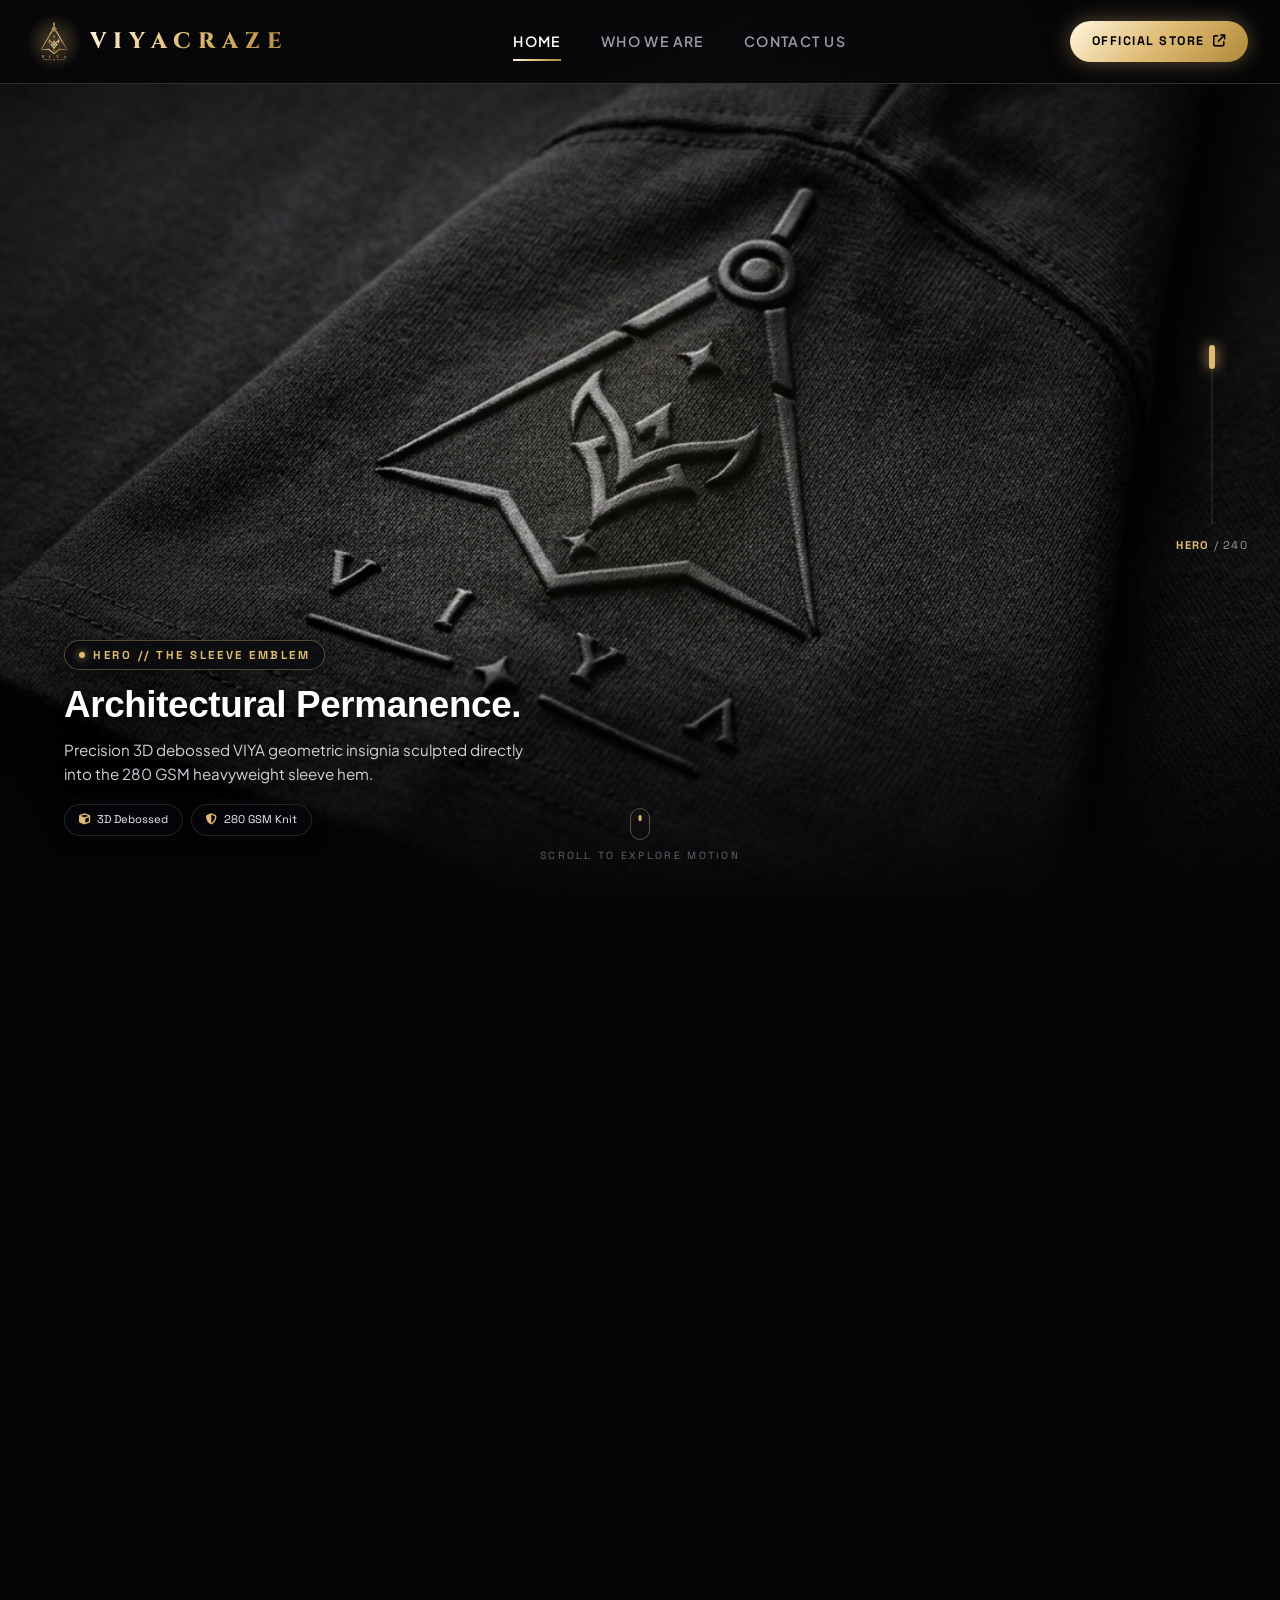
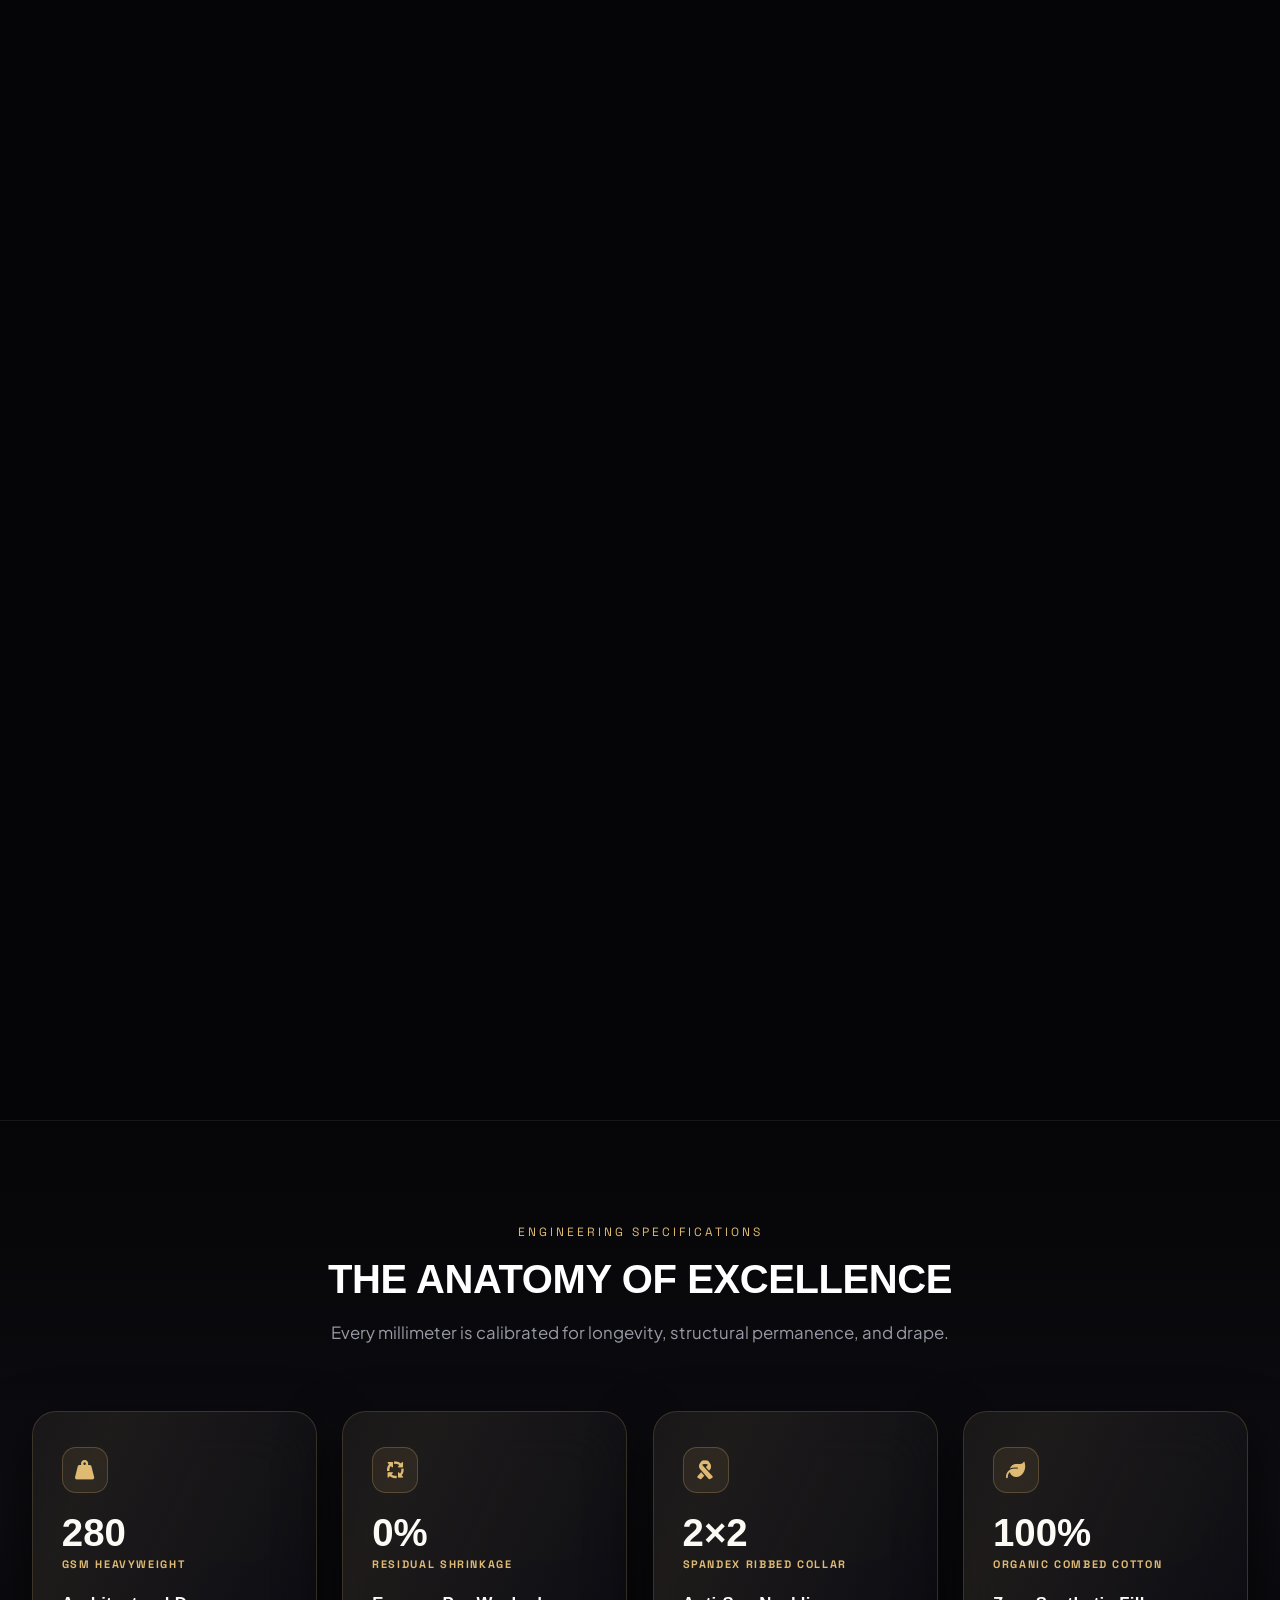
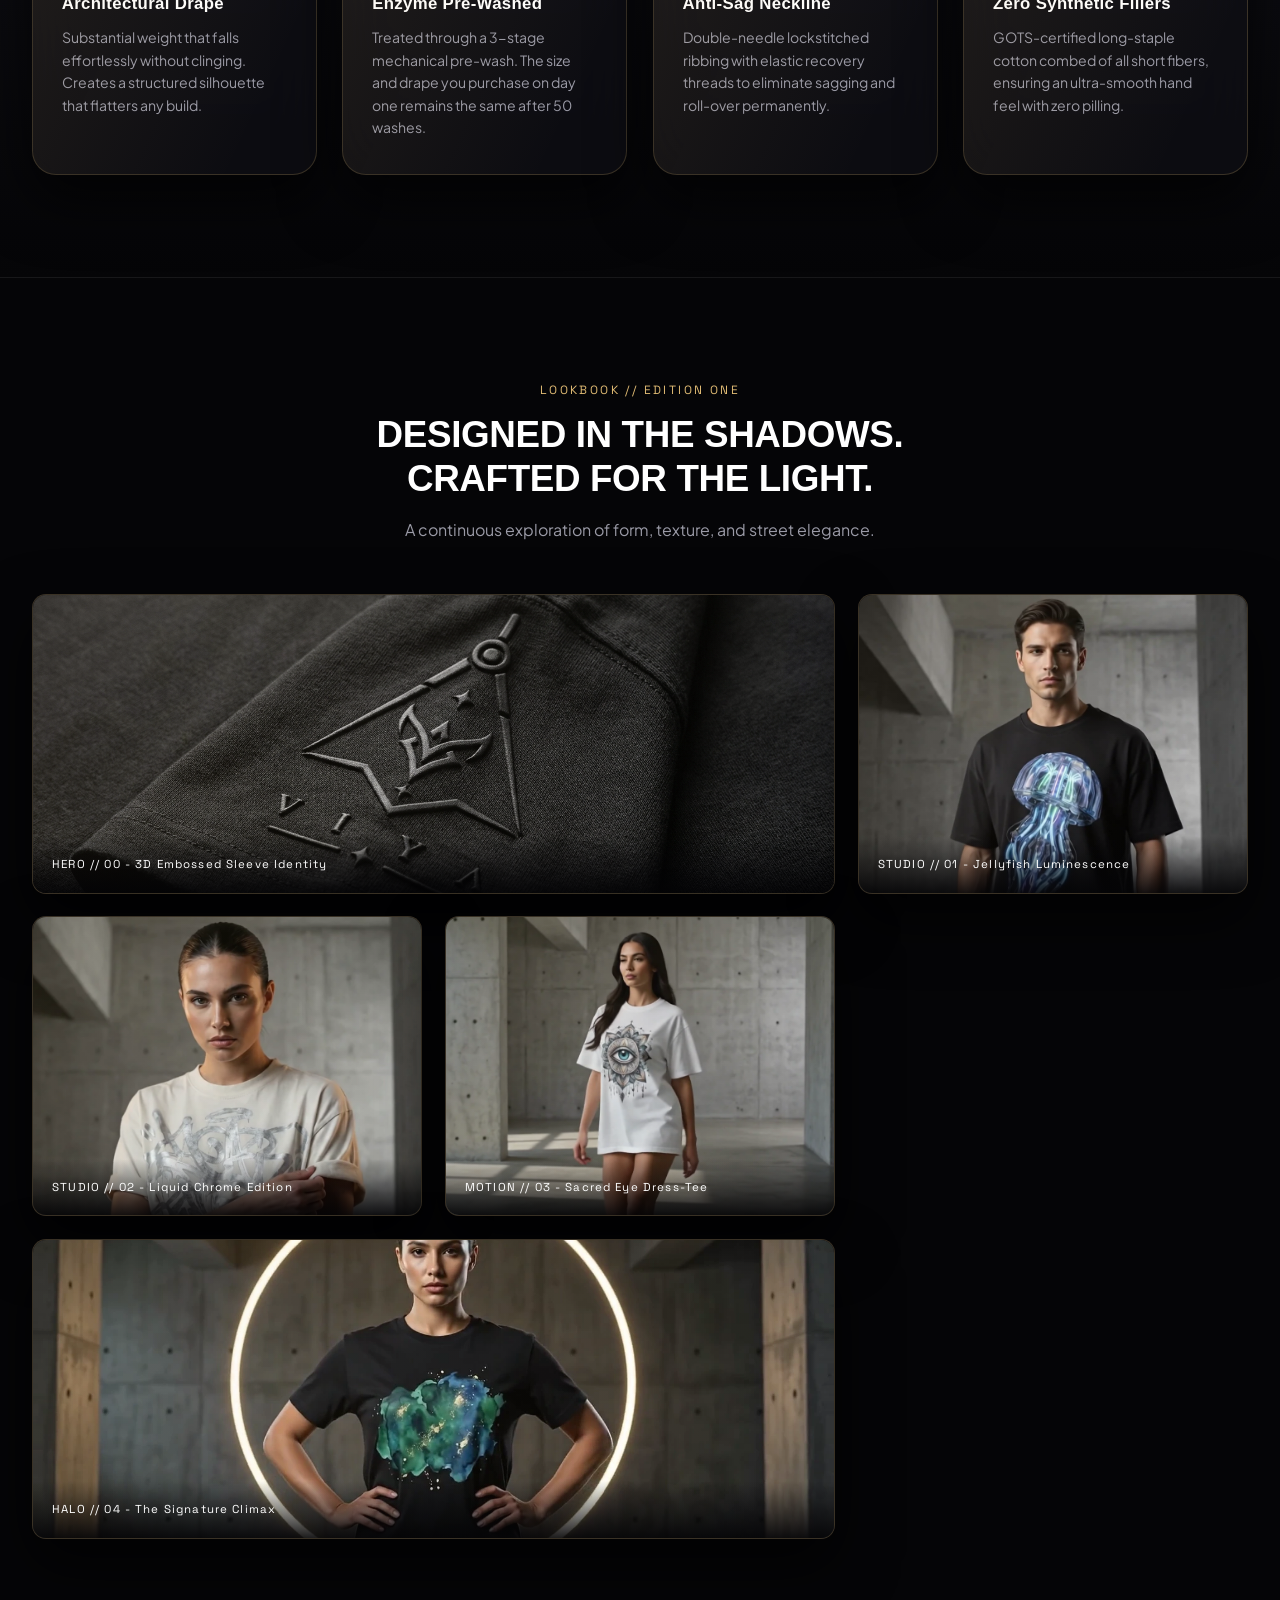
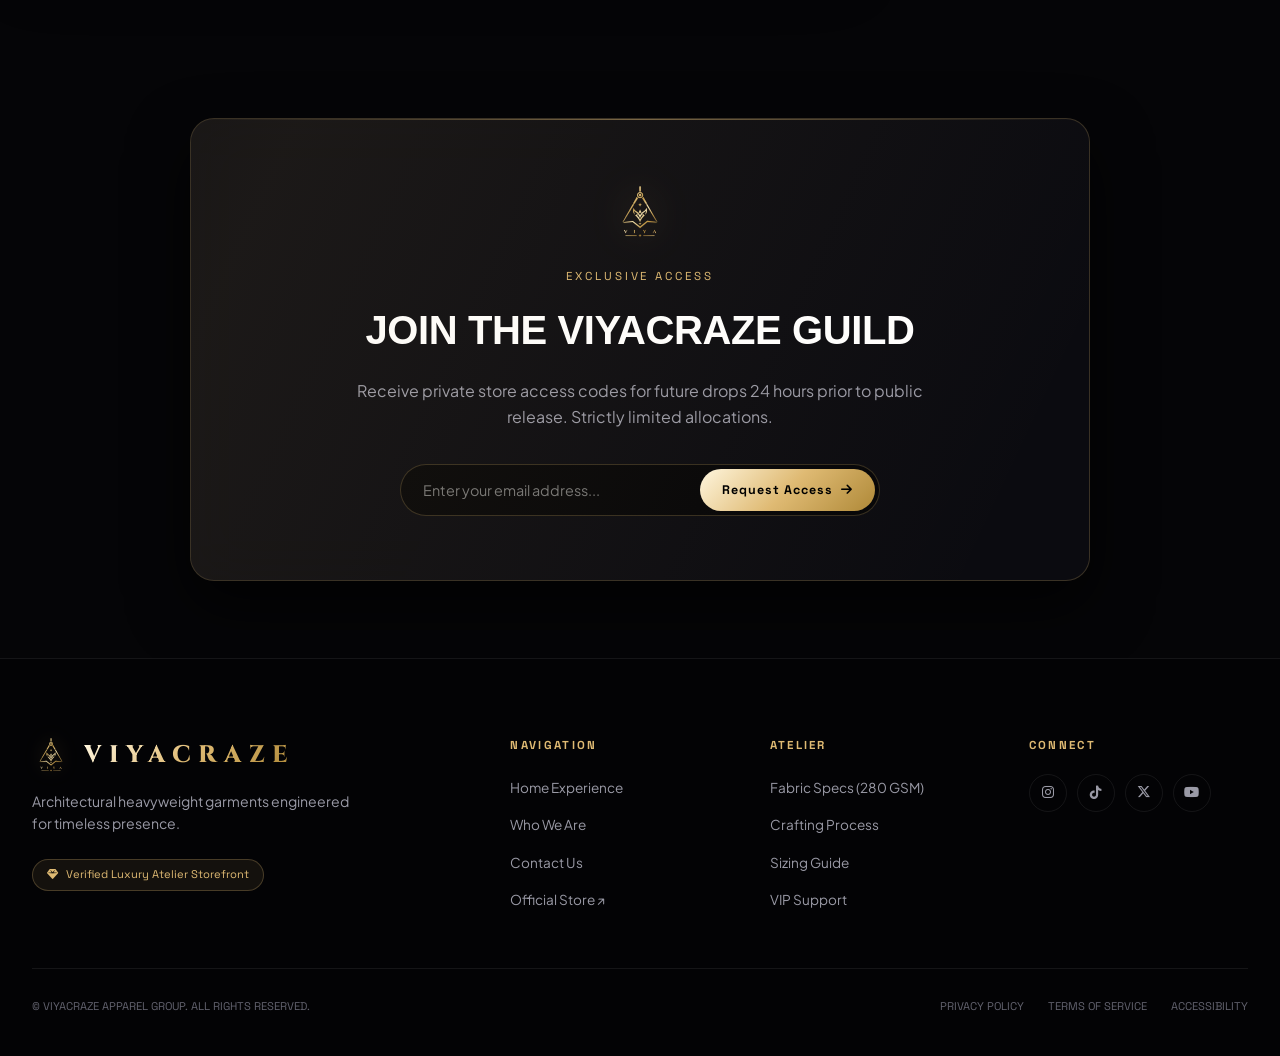
==== commit bdd955dd: "fix: completely remove store product cards from homepage and make mobile frame indicator ultra-minim" ====
--- a/index.html
+++ b/index.html
@@ -244,115 +244,7 @@
       </div>
     </section>
 
-    <!-- SECTION 2: CAPSULE SHOWCASE (DIRECT LINK TO STORE) -->
-    <section id="collection" class="section collection-section">
-      <div class="section-container">
-        
-        <div class="section-header">
-          <div class="section-eyebrow">DROP 01 // EXCLUSIVE CAPSULE</div>
-          <h2 class="section-title">THE ARCHITECTURAL EDITIONS</h2>
-          <p class="section-subtitle">Cut from 280 GSM heavyweight organic cotton. All orders and checkouts are fulfilled via our secure official store.</p>
-        </div>
-
-        <!-- Product Grid (Responsive 1/2/4 Columns) -->
-        <div class="products-grid">
-          
-          <!-- Product 1 -->
-          <div class="product-card glass-liquid-card">
-            <div class="product-media">
-              <span class="badge-tag gold-badge">LIMITED 250</span>
-              <img src="frames/frame_0060.webp" alt="Bioluminescent Jellyfish Heavyweight Tee" loading="lazy">
-              <div class="product-overlay">
-                <a href="https://viyacraze.mydukaan.io" target="_blank" rel="noopener" class="quick-store-btn liquid-btn">
-                  <span>View in Store</span>
-                  <i class="fa-solid fa-arrow-up-right-from-square"></i>
-                </a>
-              </div>
-            </div>
-            <div class="product-info">
-              <div class="product-meta">
-                <span class="product-color">Onyx Noir</span>
-                <span class="product-gsm">280 GSM</span>
-              </div>
-              <h3 class="product-name">Bioluminescent Jellyfish Tee</h3>
-              <div class="product-price">$85.00 <span class="tax-tag">USD / INR</span></div>
-              <a href="https://viyacraze.mydukaan.io" target="_blank" rel="noopener" class="product-card-link mobile-product-btn">Acquire in Store ↗</a>
-            </div>
-          </div>
-
-          <!-- Product 2 -->
-          <div class="product-card glass-liquid-card">
-            <div class="product-media">
-              <span class="badge-tag gold-badge">BESTSELLER</span>
-              <img src="frames/frame_0120.webp" alt="Chrome Graffiti Oversized Tee" loading="lazy">
-              <div class="product-overlay">
-                <a href="https://viyacraze.mydukaan.io" target="_blank" rel="noopener" class="quick-store-btn liquid-btn">
-                  <span>View in Store</span>
-                  <i class="fa-solid fa-arrow-up-right-from-square"></i>
-                </a>
-              </div>
-            </div>
-            <div class="product-info">
-              <div class="product-meta">
-                <span class="product-color">Bone Off-White</span>
-                <span class="product-gsm">280 GSM</span>
-              </div>
-              <h3 class="product-name">Chrome Graffiti Oversized Tee</h3>
-              <div class="product-price">$90.00 <span class="tax-tag">USD / INR</span></div>
-              <a href="https://viyacraze.mydukaan.io" target="_blank" rel="noopener" class="product-card-link mobile-product-btn">Acquire in Store ↗</a>
-            </div>
-          </div>
-
-          <!-- Product 3 -->
-          <div class="product-card glass-liquid-card">
-            <div class="product-media">
-              <span class="badge-tag gold-badge">NEW CUT</span>
-              <img src="frames/frame_0180.webp" alt="Sacred Eye Mandala Dress-Tee" loading="lazy">
-              <div class="product-overlay">
-                <a href="https://viyacraze.mydukaan.io" target="_blank" rel="noopener" class="quick-store-btn liquid-btn">
-                  <span>View in Store</span>
-                  <i class="fa-solid fa-arrow-up-right-from-square"></i>
-                </a>
-              </div>
-            </div>
-            <div class="product-info">
-              <div class="product-meta">
-                <span class="product-color">Optical White</span>
-                <span class="product-gsm">280 GSM</span>
-              </div>
-              <h3 class="product-name">Sacred Eye Mandala Dress-Tee</h3>
-              <div class="product-price">$88.00 <span class="tax-tag">USD / INR</span></div>
-              <a href="https://viyacraze.mydukaan.io" target="_blank" rel="noopener" class="product-card-link mobile-product-btn">Acquire in Store ↗</a>
-            </div>
-          </div>
-
-          <!-- Product 4 -->
-          <div class="product-card glass-liquid-card">
-            <div class="product-media">
-              <span class="badge-tag gold-badge">FLAGSHIP</span>
-              <img src="frames/frame_0240.webp" alt="Aurora Nebula Signature Tee" loading="lazy">
-              <div class="product-overlay">
-                <a href="https://viyacraze.mydukaan.io" target="_blank" rel="noopener" class="quick-store-btn liquid-btn">
-                  <span>View in Store</span>
-                  <i class="fa-solid fa-arrow-up-right-from-square"></i>
-                </a>
-              </div>
-            </div>
-            <div class="product-info">
-              <div class="product-meta">
-                <span class="product-color">Onyx Noir</span>
-                <span class="product-gsm">290 GSM</span>
-              </div>
-              <h3 class="product-name">Aurora Nebula Signature Tee</h3>
-              <div class="product-price">$95.00 <span class="tax-tag">USD / INR</span></div>
-              <a href="https://viyacraze.mydukaan.io" target="_blank" rel="noopener" class="product-card-link mobile-product-btn">Acquire in Store ↗</a>
-            </div>
-          </div>
-
-        </div>
-
-      </div>
-    </section>
+
 
     <!-- SECTION 3: CRAFTSMANSHIP & ANATOMY -->
     <section id="anatomy" class="section anatomy-section">
--- a/style.css
+++ b/style.css
@@ -70,7 +70,6 @@
   font-family: var(--font-body);
   -webkit-font-smoothing: antialiased;
   -moz-osx-font-smoothing: grayscale;
-  overflow-x: hidden;
   text-size-adjust: 100%;
   -webkit-text-size-adjust: 100%;
 }
@@ -81,7 +80,6 @@
   background-color: var(--bg-obsidian);
   line-height: 1.6;
   position: relative;
-  overflow-x: hidden;
 }
 
 body.is-loading {
@@ -2104,7 +2102,33 @@
   }
 
   .frame-scrub-indicator {
-    display: none;
+    display: flex;
+    right: 0.8rem;
+    top: 50%;
+    transform: translateY(-50%);
+    background: transparent !important;
+    backdrop-filter: none !important;
+    -webkit-backdrop-filter: none !important;
+    border: none !important;
+    padding: 0;
+    box-shadow: none !important;
+  }
+
+  .indicator-track {
+    width: 2px;
+    height: 100px;
+    background: rgba(255, 255, 255, 0.12);
+  }
+
+  .indicator-thumb {
+    width: 4px;
+    left: -1px;
+    height: 18px;
+  }
+
+  .indicator-meta {
+    font-size: 0.62rem;
+    text-shadow: 0 2px 10px rgba(0, 0, 0, 0.9);
   }
 
   .products-grid,
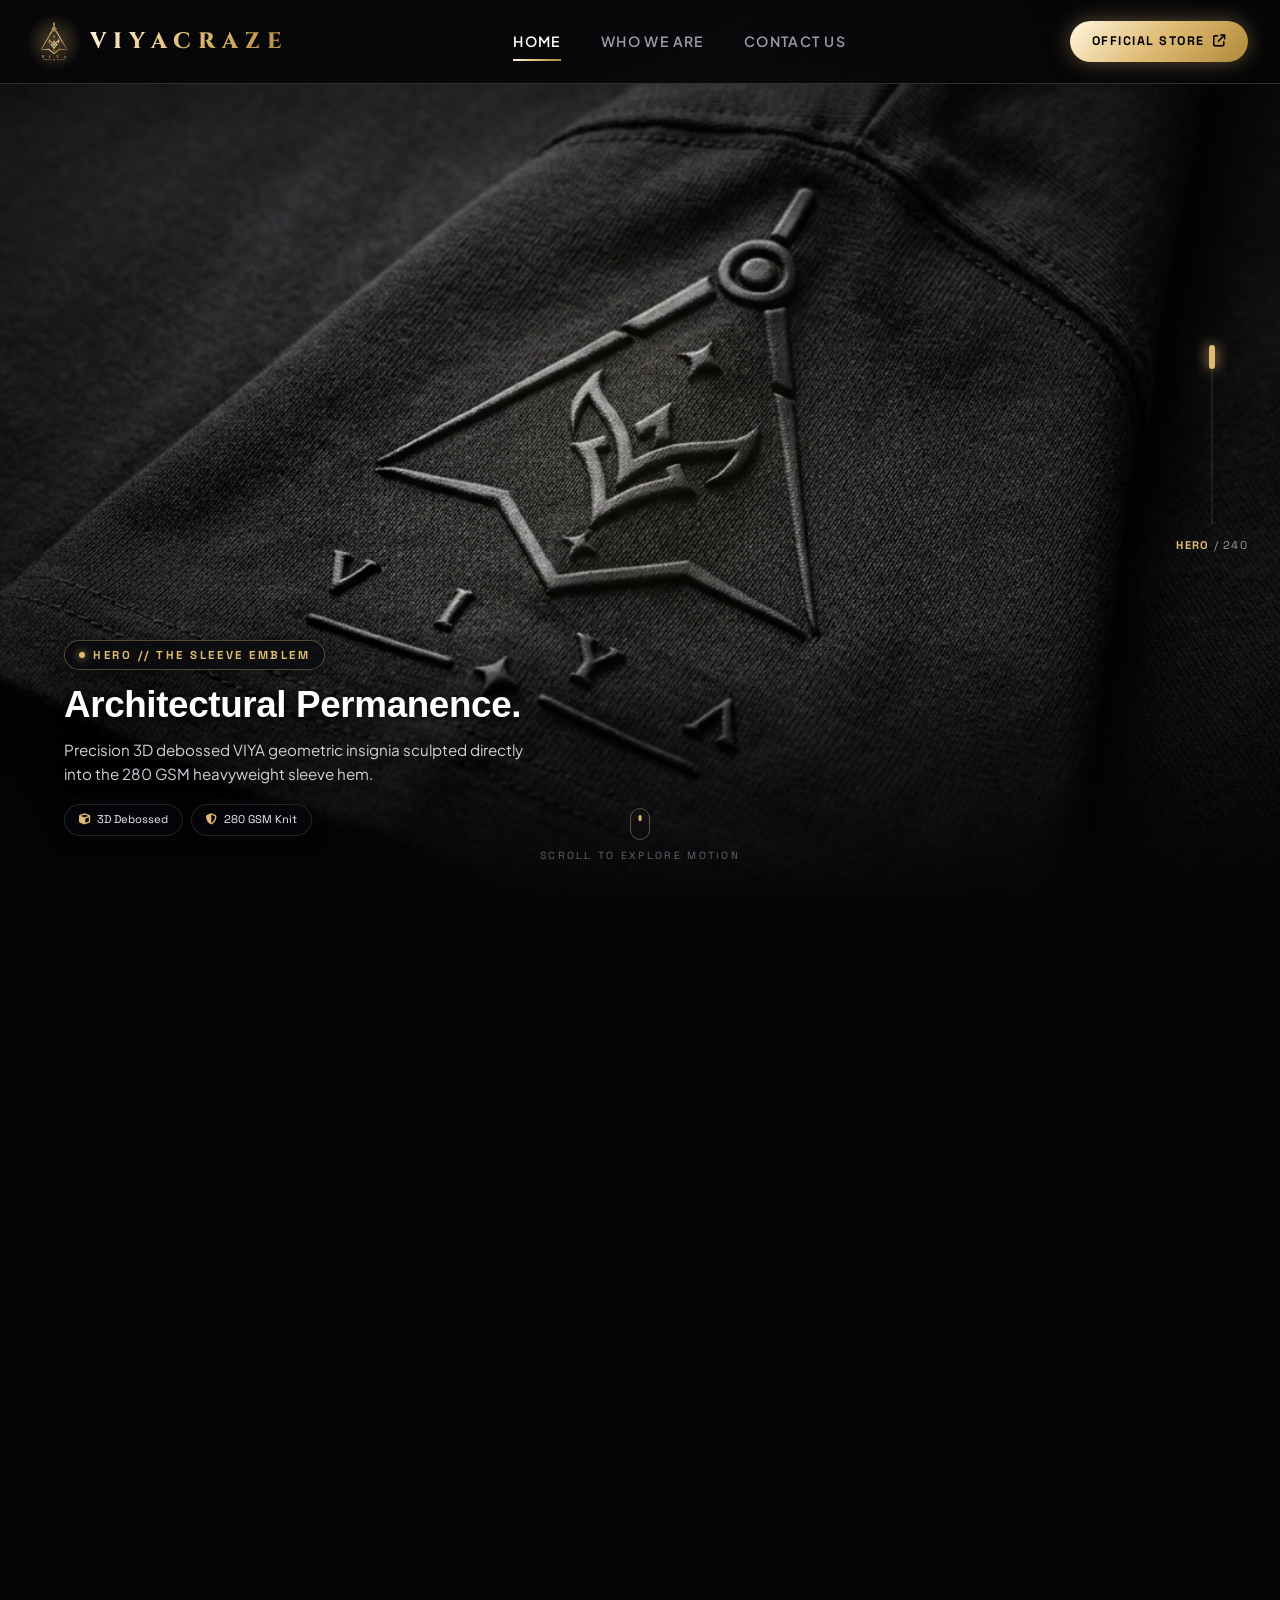
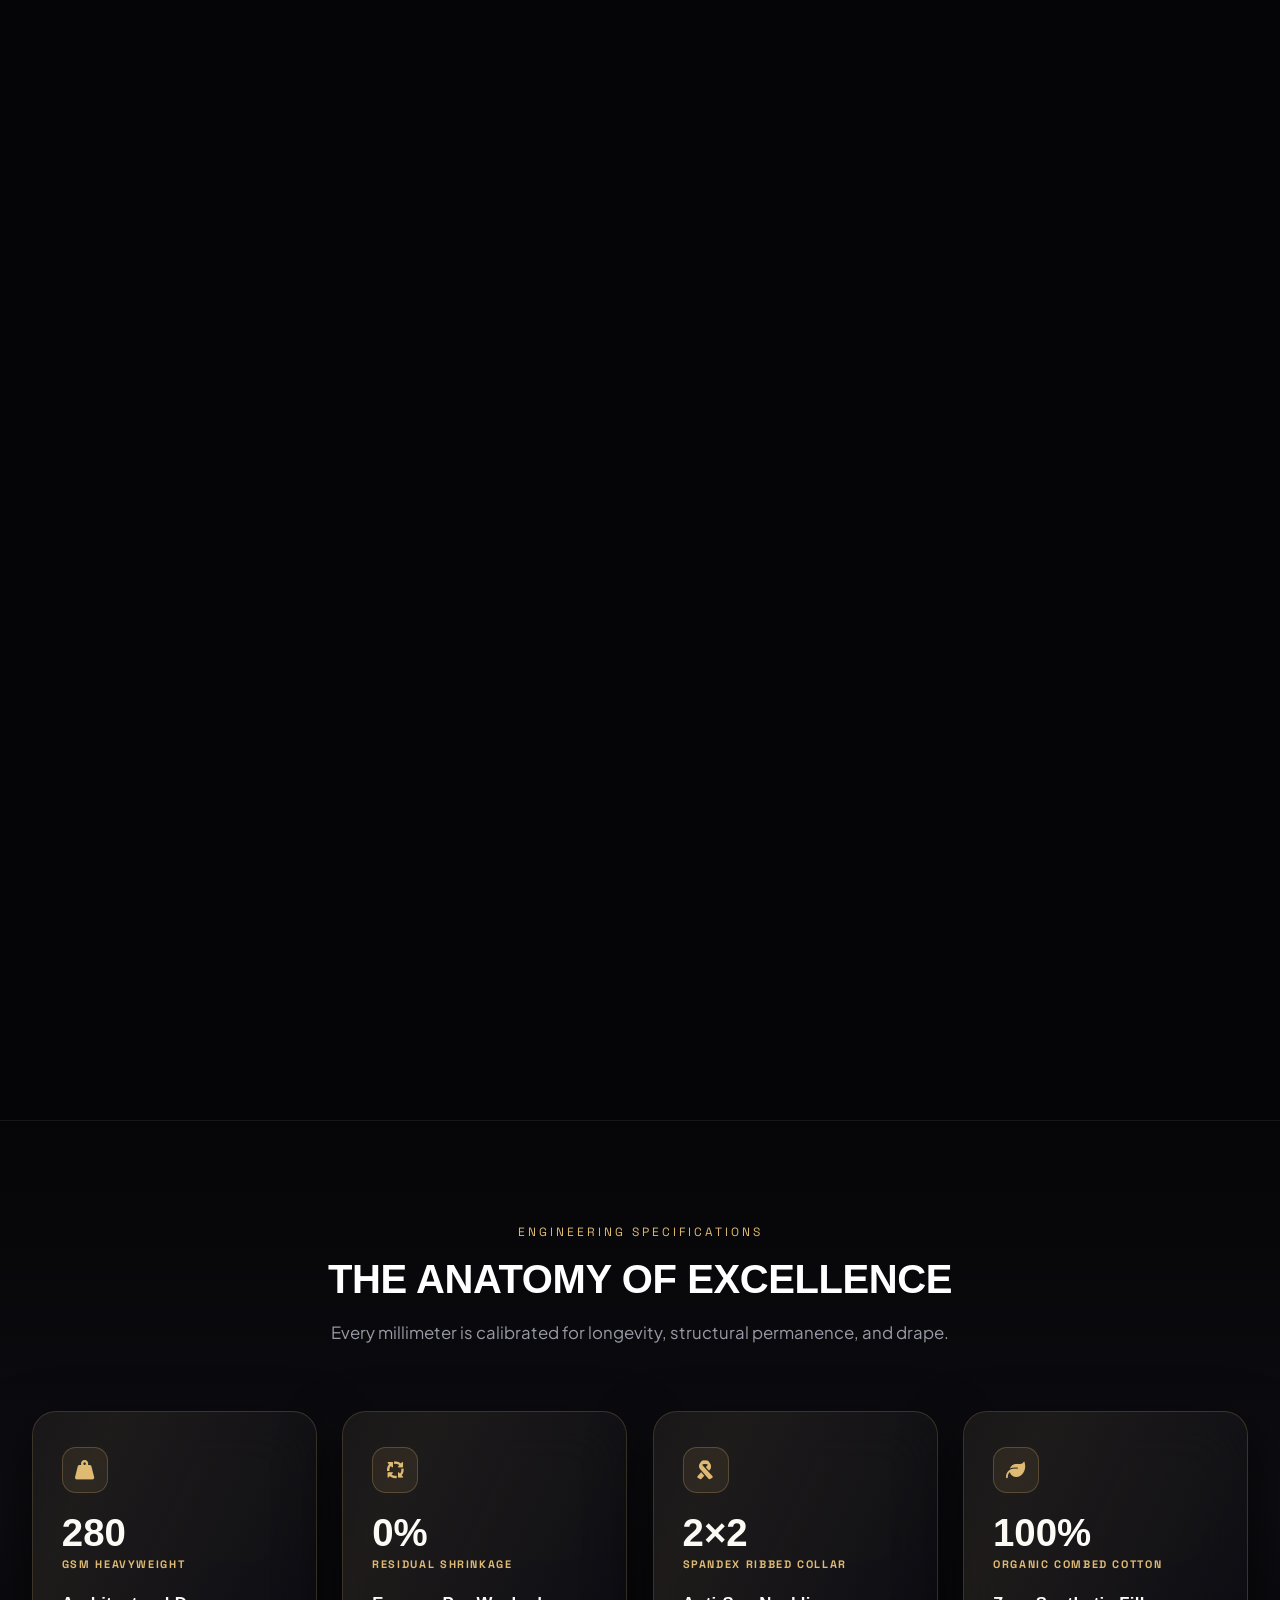
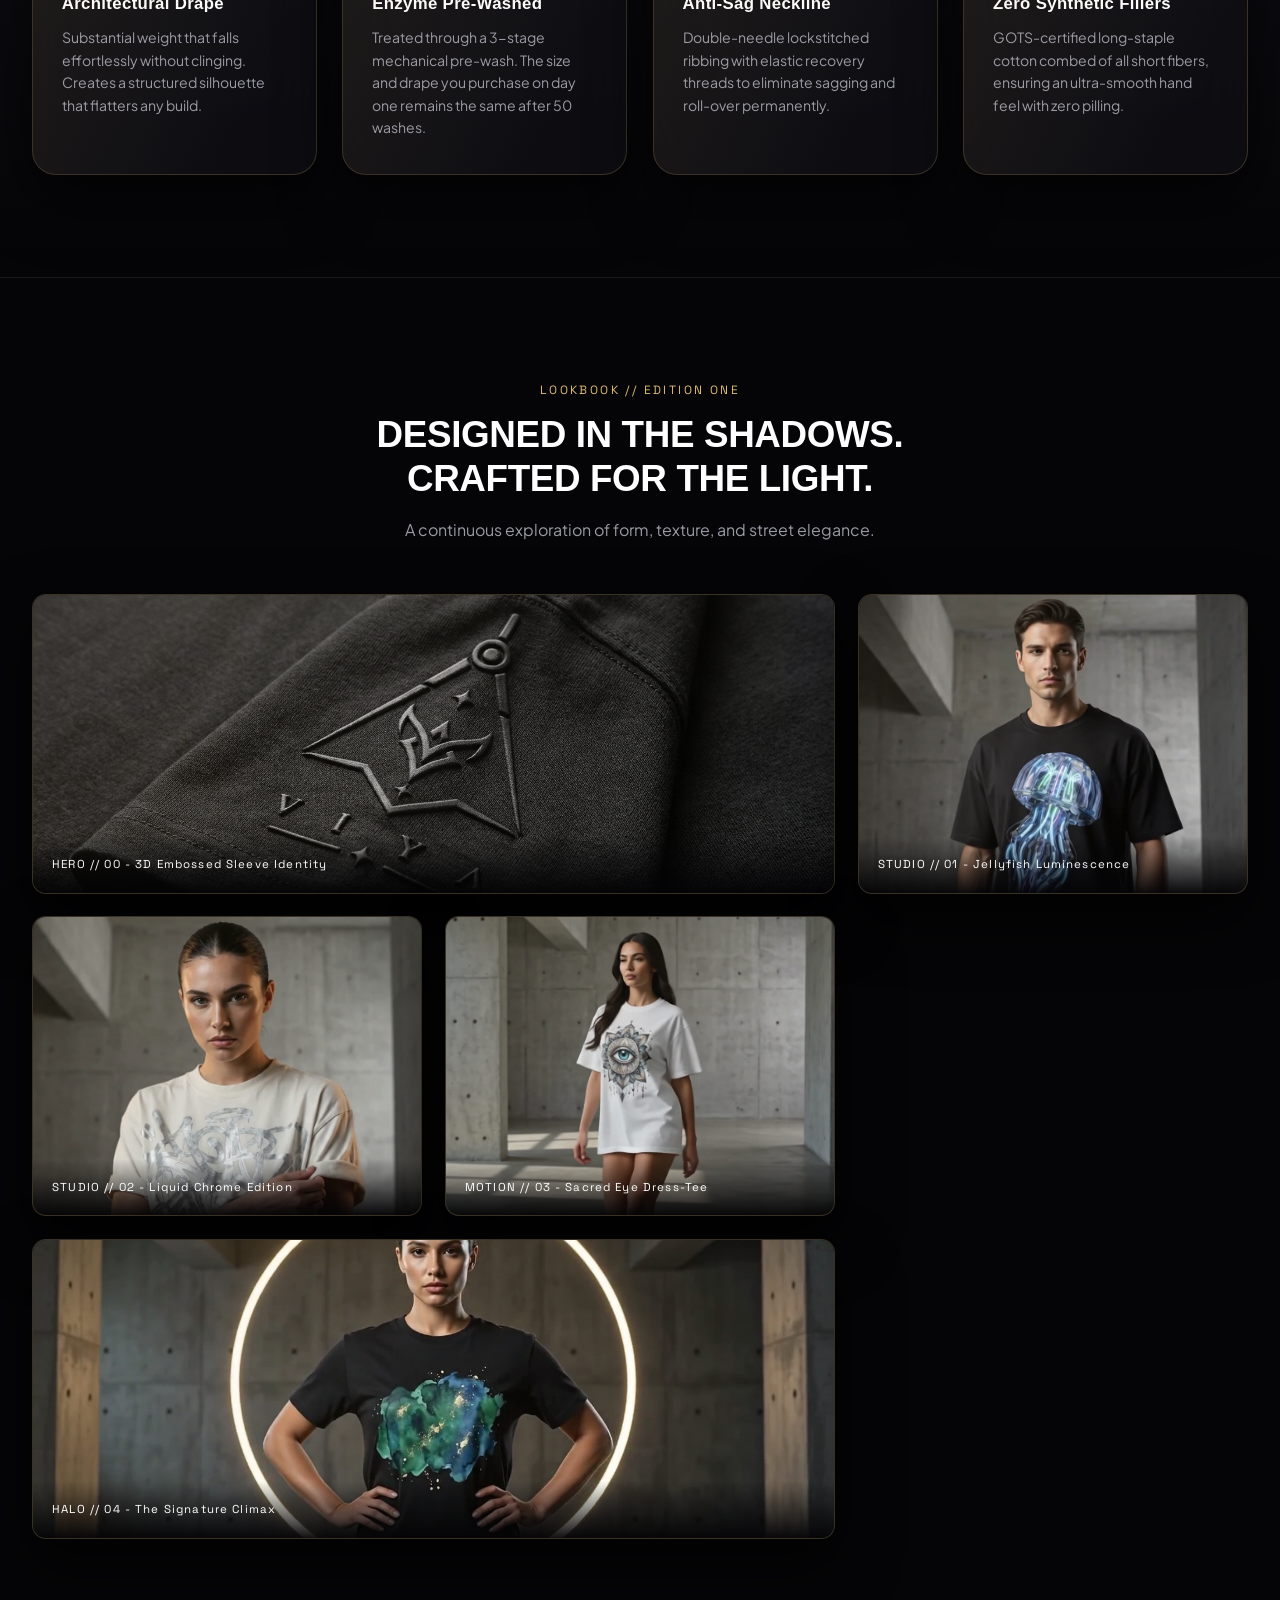
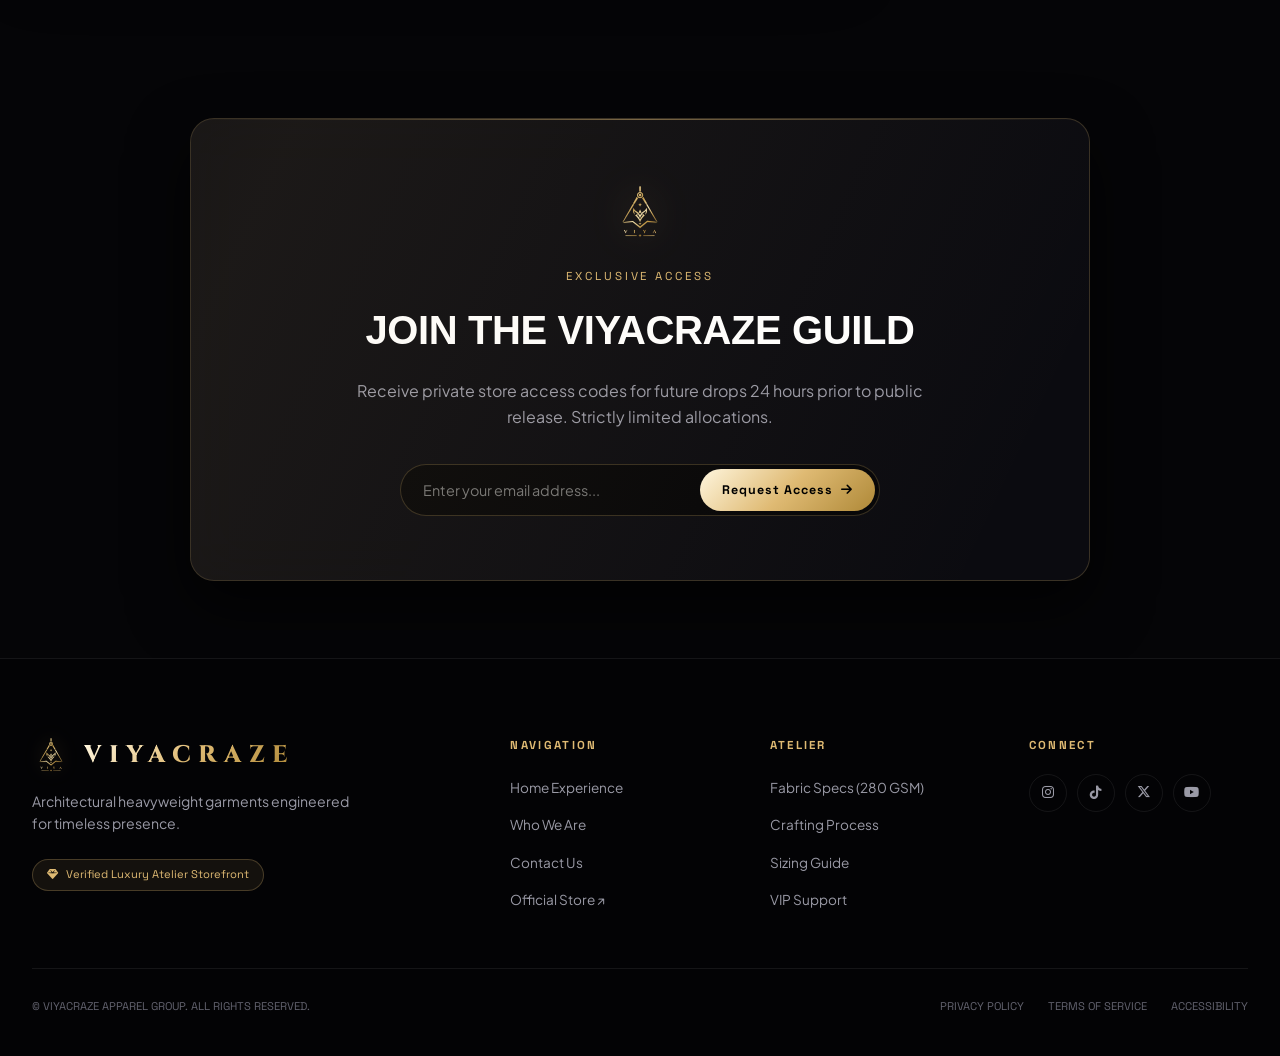
==== commit ab1f2a1c: "feat: complete Phase 1-3 implementation with Lookbook Lightbox, 3D tilt, PWA manifest, service worke" ====
--- a/index.html
+++ b/index.html
@@ -5,6 +5,28 @@
   <meta name="viewport" content="width=device-width, initial-scale=1.0, maximum-scale=5.0">
   <title>VIYACRAZE | Architectural Heavyweight Luxury</title>
   <meta name="description" content="Experience VIYACRAZE Drop 01. Engineered 280 GSM heavyweight streetwear with architectural silhouettes and timeless craftsmanship. Available on official store.">
+  
+  <!-- PWA & Mobile Web App Meta -->
+  <link rel="icon" type="image/svg+xml" href="VIYA_logo_gold.svg">
+  <link rel="manifest" href="manifest.json">
+  <meta name="theme-color" content="#040407">
+  <meta name="mobile-web-app-capable" content="yes">
+  <meta name="apple-mobile-web-app-status-bar-style" content="black-translucent">
+  <meta name="apple-mobile-web-app-title" content="VIYACRAZE">
+  <link rel="apple-touch-icon" href="VIYA_logo_gold.svg">
+
+  <!-- OpenGraph Social Sharing -->
+  <meta property="og:type" content="website">
+  <meta property="og:title" content="VIYACRAZE | Architectural Heavyweight Luxury">
+  <meta property="og:description" content="280 GSM Heavyweight Organic Cotton Streetwear. Engineered in the shadows, crafted for the light.">
+  <meta property="og:image" content="viyahero.jpeg">
+  <meta property="og:url" content="https://viyacraze.com">
+
+  <!-- Twitter Card -->
+  <meta name="twitter:card" content="summary_large_image">
+  <meta name="twitter:title" content="VIYACRAZE | Architectural Heavyweight Luxury">
+  <meta name="twitter:description" content="280 GSM Heavyweight Organic Cotton Streetwear. Engineered in the shadows, crafted for the light.">
+  <meta name="twitter:image" content="viyahero.jpeg">
   
   <!-- Premium Luxury Fonts -->
   <link rel="preconnect" href="https://fonts.googleapis.com">
@@ -314,23 +336,28 @@
         </div>
 
         <div class="lookbook-mosaic">
-          <div class="mosaic-item large glass-liquid-card">
+          <div class="mosaic-item large glass-liquid-card" title="Click to inspect haute couture detail">
+            <span class="mosaic-expand-hint"><i class="fa-solid fa-expand"></i></span>
             <img src="viyahero.jpeg" alt="VIYA 3D Embossed Sleeve Emblem" loading="lazy">
             <div class="mosaic-caption">HERO // 00 - 3D Embossed Sleeve Identity</div>
           </div>
-          <div class="mosaic-item glass-liquid-card">
+          <div class="mosaic-item glass-liquid-card" title="Click to inspect haute couture detail">
+            <span class="mosaic-expand-hint"><i class="fa-solid fa-expand"></i></span>
             <img src="frames/frame_0060.webp" alt="Bioluminescent Jellyfish Model Pose" loading="lazy">
             <div class="mosaic-caption">STUDIO // 01 - Jellyfish Luminescence</div>
           </div>
-          <div class="mosaic-item glass-liquid-card">
+          <div class="mosaic-item glass-liquid-card" title="Click to inspect haute couture detail">
+            <span class="mosaic-expand-hint"><i class="fa-solid fa-expand"></i></span>
             <img src="frames/frame_0120.webp" alt="Chrome Graffiti Model Pose" loading="lazy">
             <div class="mosaic-caption">STUDIO // 02 - Liquid Chrome Edition</div>
           </div>
-          <div class="mosaic-item glass-liquid-card">
+          <div class="mosaic-item glass-liquid-card" title="Click to inspect haute couture detail">
+            <span class="mosaic-expand-hint"><i class="fa-solid fa-expand"></i></span>
             <img src="frames/frame_0180.webp" alt="Sacred Eye Mandala Fit" loading="lazy">
             <div class="mosaic-caption">MOTION // 03 - Sacred Eye Dress-Tee</div>
           </div>
-          <div class="mosaic-item large glass-liquid-card">
+          <div class="mosaic-item large glass-liquid-card" title="Click to inspect haute couture detail">
+            <span class="mosaic-expand-hint"><i class="fa-solid fa-expand"></i></span>
             <img src="frames/frame_0240.webp" alt="Halo Climax Finale" loading="lazy">
             <div class="mosaic-caption">HALO // 04 - The Signature Climax</div>
           </div>
@@ -376,6 +403,25 @@
     </a>
   </div>
 
+  <!-- Editorial Lookbook Fullscreen Lightbox Modal -->
+  <div class="lookbook-lightbox" id="lookbookLightbox" role="dialog" aria-modal="true" aria-label="Haute Couture Detail Inspection">
+    <div class="lightbox-content">
+      <button class="lightbox-close-btn" id="lightboxClose" aria-label="Close Lightbox">
+        <i class="fa-solid fa-xmark"></i>
+      </button>
+      <div class="lightbox-img-wrap">
+        <img id="lightboxImg" src="viyahero.jpeg" alt="VIYACRAZE Haute Couture Detail">
+      </div>
+      <div class="lightbox-caption-bar">
+        <span class="lightbox-caption-text" id="lightboxCaption">HERO // 00 - 3D Embossed Sleeve Identity</span>
+        <a href="https://viyacraze.mydukaan.io" target="_blank" rel="noopener" class="lightbox-store-cta">
+          <span>Acquire Piece in Store</span>
+          <i class="fa-solid fa-arrow-up-right-from-square"></i>
+        </a>
+      </div>
+    </div>
+  </div>
+
   <!-- Footer -->
   <footer class="footer">
     <div class="footer-container">
--- a/style.css
+++ b/style.css
@@ -1306,6 +1306,42 @@
 .mosaic-item {
   border-radius: var(--radius-md);
   overflow: hidden;
+  position: relative;
+  cursor: pointer;
+  transform-style: preserve-3d;
+  transition: transform 0.4s var(--ease-couture), box-shadow 0.4s;
+}
+
+.mosaic-item:hover {
+  transform: translateY(-4px);
+  box-shadow: 0 14px 40px rgba(0, 0, 0, 0.7), 0 0 20px rgba(223, 186, 115, 0.15);
+}
+
+.mosaic-item .mosaic-expand-hint {
+  position: absolute;
+  top: 14px;
+  right: 14px;
+  width: 34px;
+  height: 34px;
+  border-radius: 50%;
+  background: rgba(4, 4, 7, 0.75);
+  backdrop-filter: blur(10px);
+  -webkit-backdrop-filter: blur(10px);
+  border: 1px solid rgba(223, 186, 115, 0.35);
+  color: var(--gold-primary);
+  display: flex;
+  align-items: center;
+  justify-content: center;
+  font-size: 0.8rem;
+  opacity: 0;
+  transform: scale(0.8);
+  transition: all 0.3s var(--ease-couture);
+  z-index: 3;
+}
+
+.mosaic-item:hover .mosaic-expand-hint {
+  opacity: 1;
+  transform: scale(1);
 }
 
 .mosaic-item.large {
@@ -1329,11 +1365,131 @@
   left: 0;
   right: 0;
   padding: 1.2rem;
-  background: linear-gradient(180deg, transparent 0%, rgba(4, 4, 6, 0.9) 100%);
+  background: linear-gradient(180deg, transparent 0%, rgba(4, 4, 6, 0.95) 100%);
   font-family: var(--font-mono);
   font-size: 0.72rem;
   letter-spacing: 0.1em;
   color: var(--text-pure);
+  z-index: 2;
+}
+
+/* Editorial Lookbook Fullscreen Lightbox Modal */
+.lookbook-lightbox {
+  position: fixed;
+  inset: 0;
+  z-index: 10000;
+  background: rgba(3, 3, 5, 0.96);
+  backdrop-filter: blur(28px);
+  -webkit-backdrop-filter: blur(28px);
+  display: flex;
+  align-items: center;
+  justify-content: center;
+  padding: 1.5rem;
+  opacity: 0;
+  visibility: hidden;
+  transition: opacity 0.35s var(--ease-couture), visibility 0.35s;
+}
+
+.lookbook-lightbox.active {
+  opacity: 1;
+  visibility: visible;
+}
+
+.lightbox-content {
+  position: relative;
+  max-width: 950px;
+  width: 100%;
+  max-height: 90vh;
+  display: flex;
+  flex-direction: column;
+  align-items: center;
+  transform: scale(0.93);
+  transition: transform 0.35s var(--ease-couture);
+}
+
+.lookbook-lightbox.active .lightbox-content {
+  transform: scale(1);
+}
+
+.lightbox-img-wrap {
+  position: relative;
+  max-height: 72vh;
+  border-radius: var(--radius-md);
+  overflow: hidden;
+  border: 1px solid var(--border-gold-subtle);
+  box-shadow: 0 20px 60px rgba(0, 0, 0, 0.95), 0 0 40px rgba(223, 186, 115, 0.2);
+}
+
+.lightbox-img-wrap img {
+  max-height: 72vh;
+  width: auto;
+  max-width: 100%;
+  display: block;
+  object-fit: contain;
+}
+
+.lightbox-caption-bar {
+  margin-top: 1.2rem;
+  display: flex;
+  align-items: center;
+  justify-content: space-between;
+  width: 100%;
+  max-width: 750px;
+  gap: 1.2rem;
+  flex-wrap: wrap;
+}
+
+.lightbox-caption-text {
+  font-family: var(--font-mono);
+  font-size: 0.82rem;
+  color: var(--text-pure);
+  letter-spacing: 0.1em;
+}
+
+.lightbox-store-cta {
+  background: var(--gold-gradient);
+  color: #000000;
+  padding: 10px 20px;
+  border-radius: var(--radius-pill);
+  font-family: var(--font-mono);
+  font-size: 0.78rem;
+  font-weight: 800;
+  text-decoration: none;
+  letter-spacing: 0.08em;
+  display: inline-flex;
+  align-items: center;
+  gap: 8px;
+  box-shadow: 0 0 20px var(--gold-glow);
+  transition: transform 0.2s, box-shadow 0.2s;
+}
+
+.lightbox-store-cta:hover {
+  transform: scale(1.04);
+  box-shadow: 0 0 30px var(--gold-primary);
+}
+
+.lightbox-close-btn {
+  position: absolute;
+  top: -48px;
+  right: 0;
+  background: rgba(255, 255, 255, 0.08);
+  border: 1px solid var(--border-subtle);
+  width: 40px;
+  height: 40px;
+  border-radius: 50%;
+  color: var(--text-pure);
+  font-size: 1.2rem;
+  display: flex;
+  align-items: center;
+  justify-content: center;
+  cursor: pointer;
+  transition: all 0.2s;
+}
+
+.lightbox-close-btn:hover {
+  background: rgba(223, 186, 115, 0.2);
+  color: var(--gold-primary);
+  border-color: var(--gold-primary);
 }
 
 /* ==========================================================================
@@ -1603,6 +1759,24 @@
 
 .timeline-step {
   padding: 1.8rem;
+  position: relative;
+  transition: transform 0.3s var(--ease-couture), border-color 0.3s;
+}
+
+.timeline-step:hover {
+  transform: translateY(-4px);
+  border-color: var(--border-gold-active);
+}
+
+.timeline-led-node {
+  width: 8px;
+  height: 8px;
+  background: var(--gold-primary);
+  border-radius: 50%;
+  box-shadow: 0 0 10px var(--gold-primary);
+  display: inline-block;
+  margin-right: 8px;
+  animation: pulseDot 2.2s infinite ease-in-out;
 }
 
 .step-badge {
@@ -1613,7 +1787,8 @@
   background: rgba(223, 186, 115, 0.1);
   padding: 4px 8px;
   border-radius: var(--radius-xs);
-  display: inline-block;
+  display: inline-flex;
+  align-items: center;
   margin-bottom: 0.8rem;
 }
 
@@ -1774,6 +1949,7 @@
 .form-group select:focus,
 .form-group textarea:focus {
   border-color: var(--gold-primary);
+  box-shadow: 0 0 16px rgba(223, 186, 115, 0.3), inset 0 0 8px rgba(223, 186, 115, 0.08);
 }
 
 .btn-block {
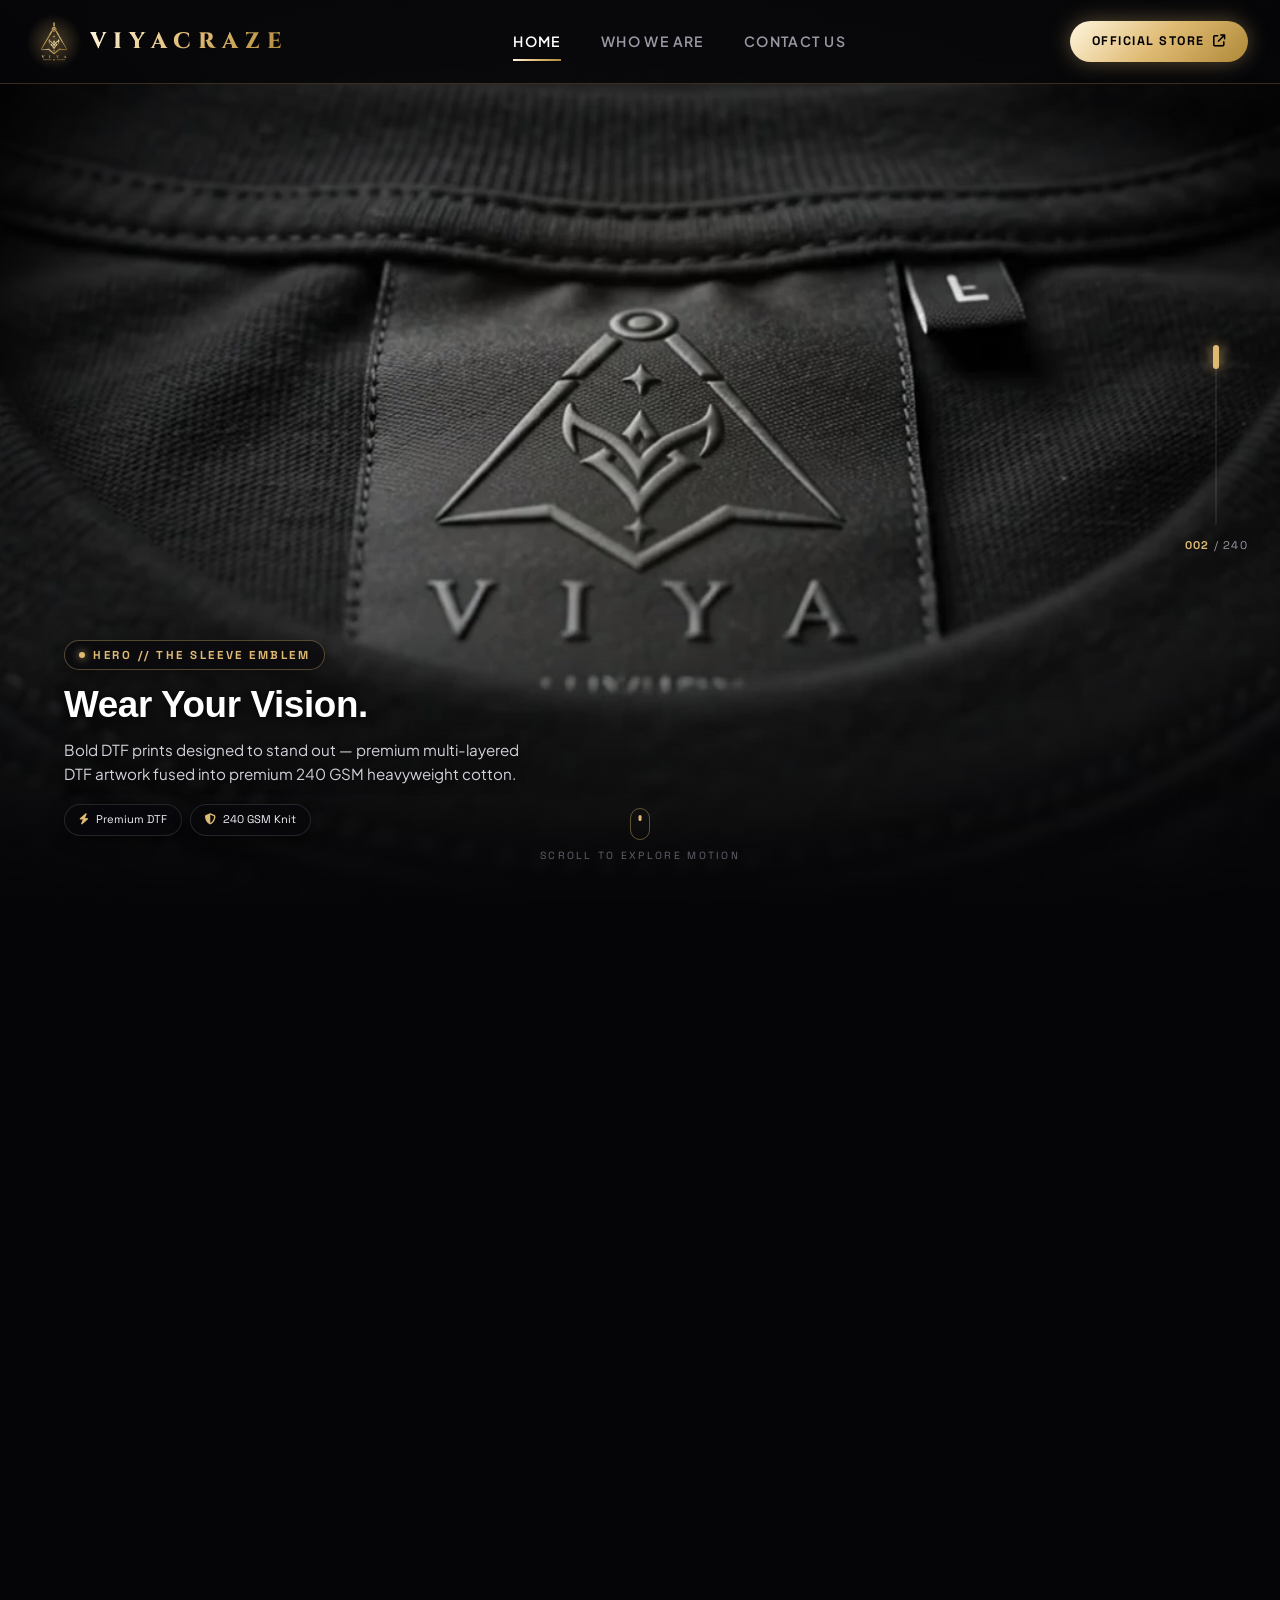
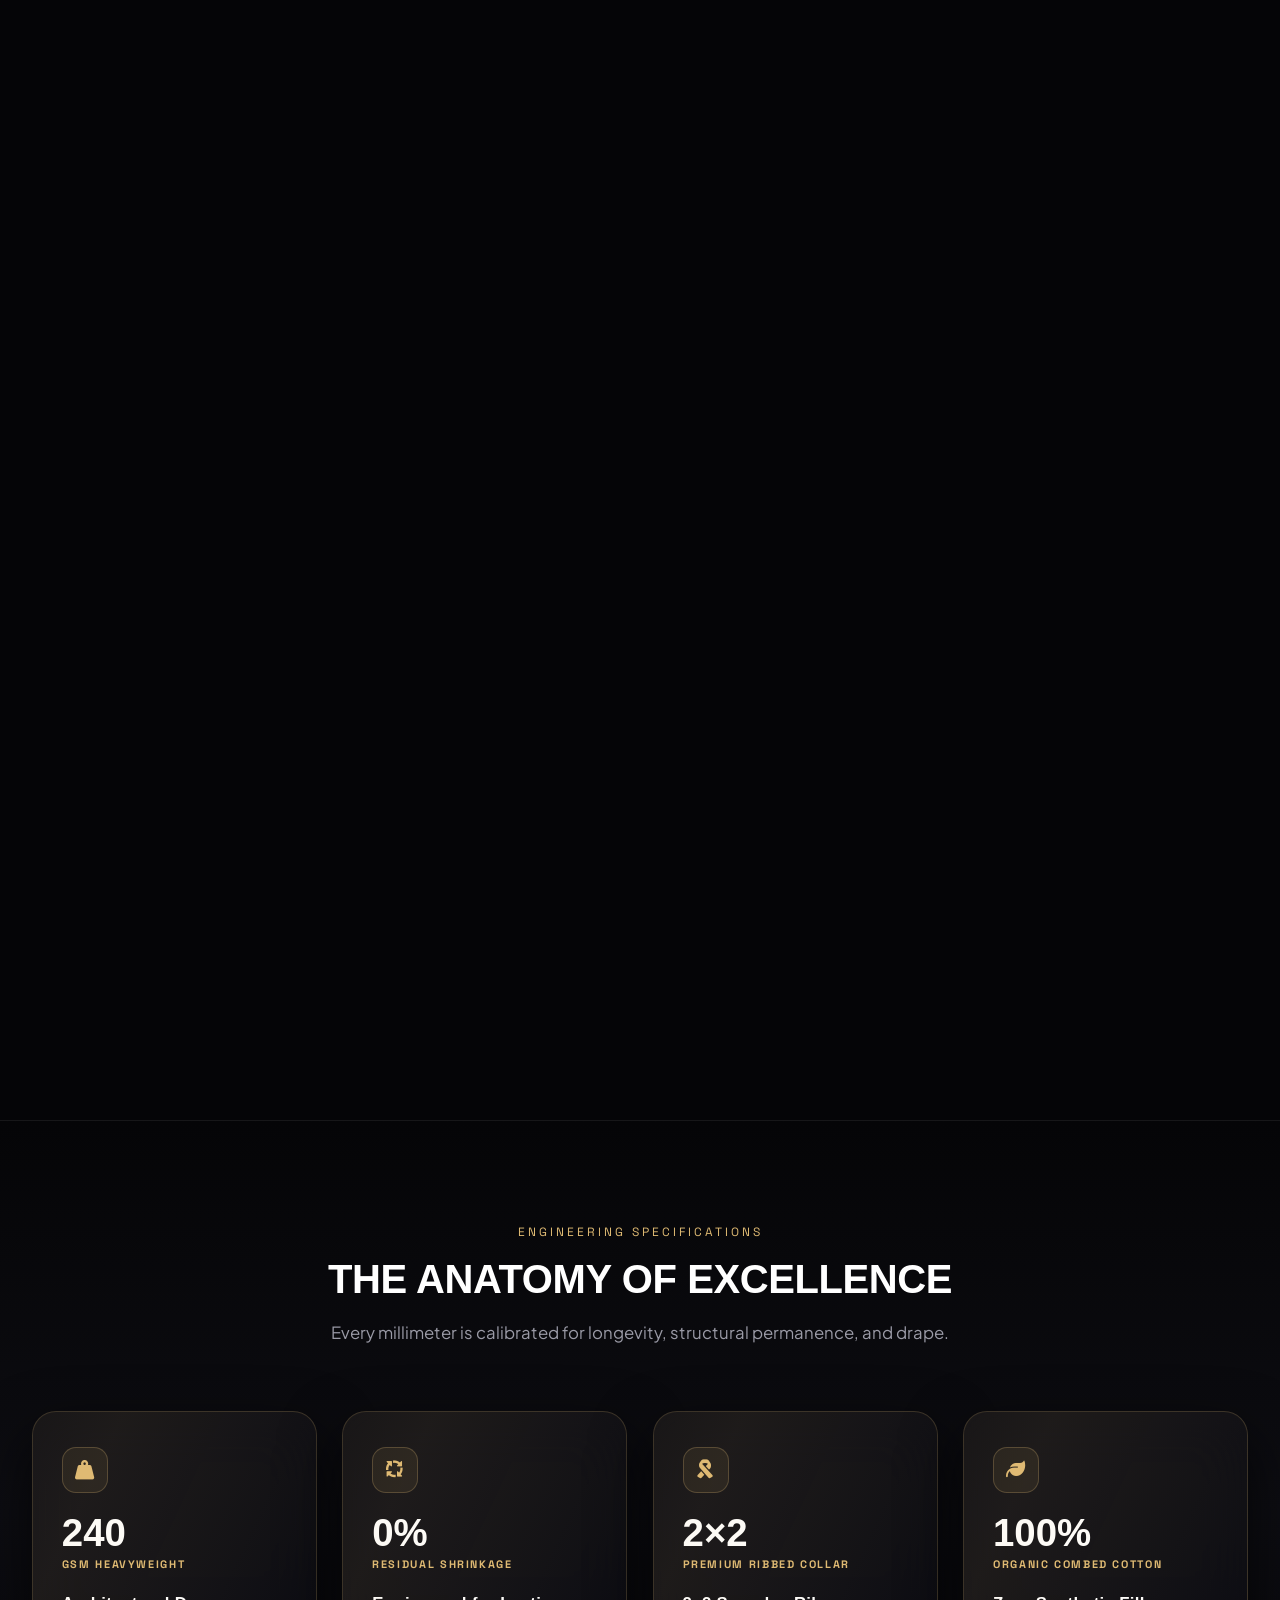
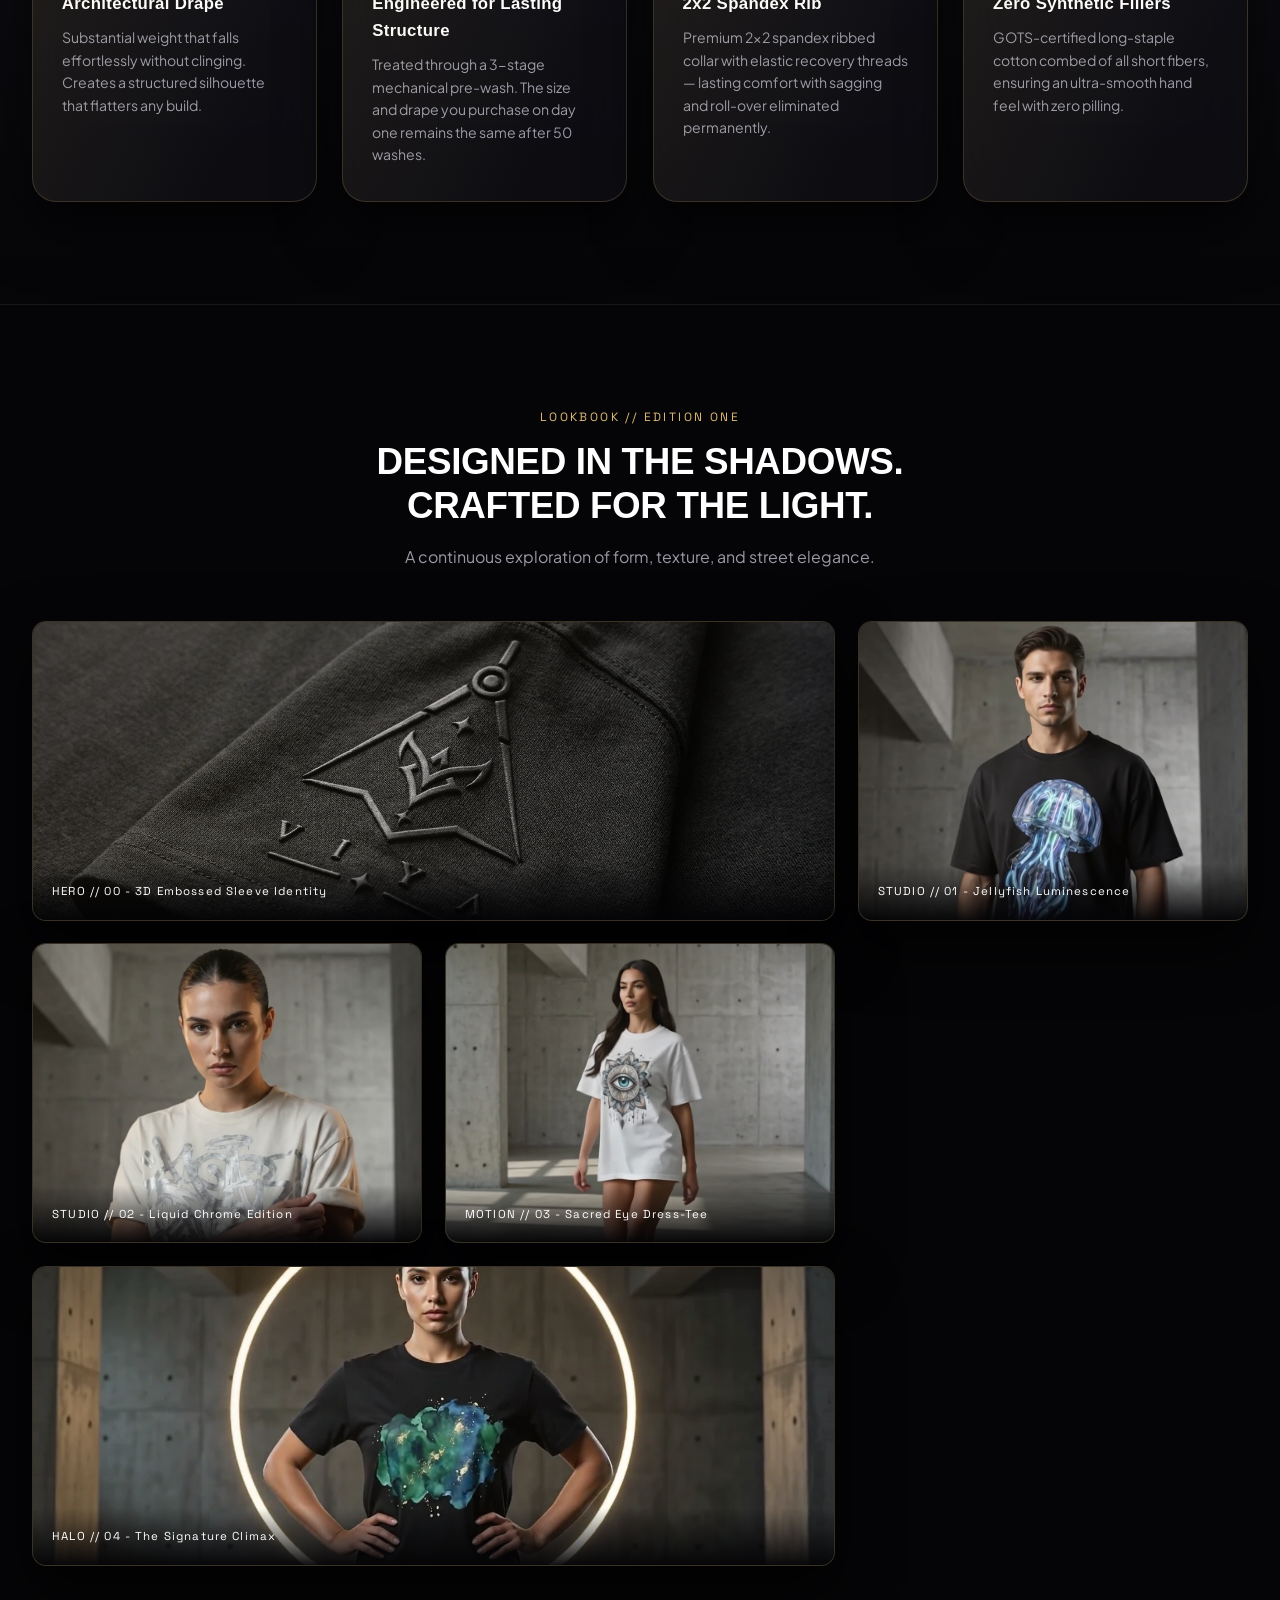
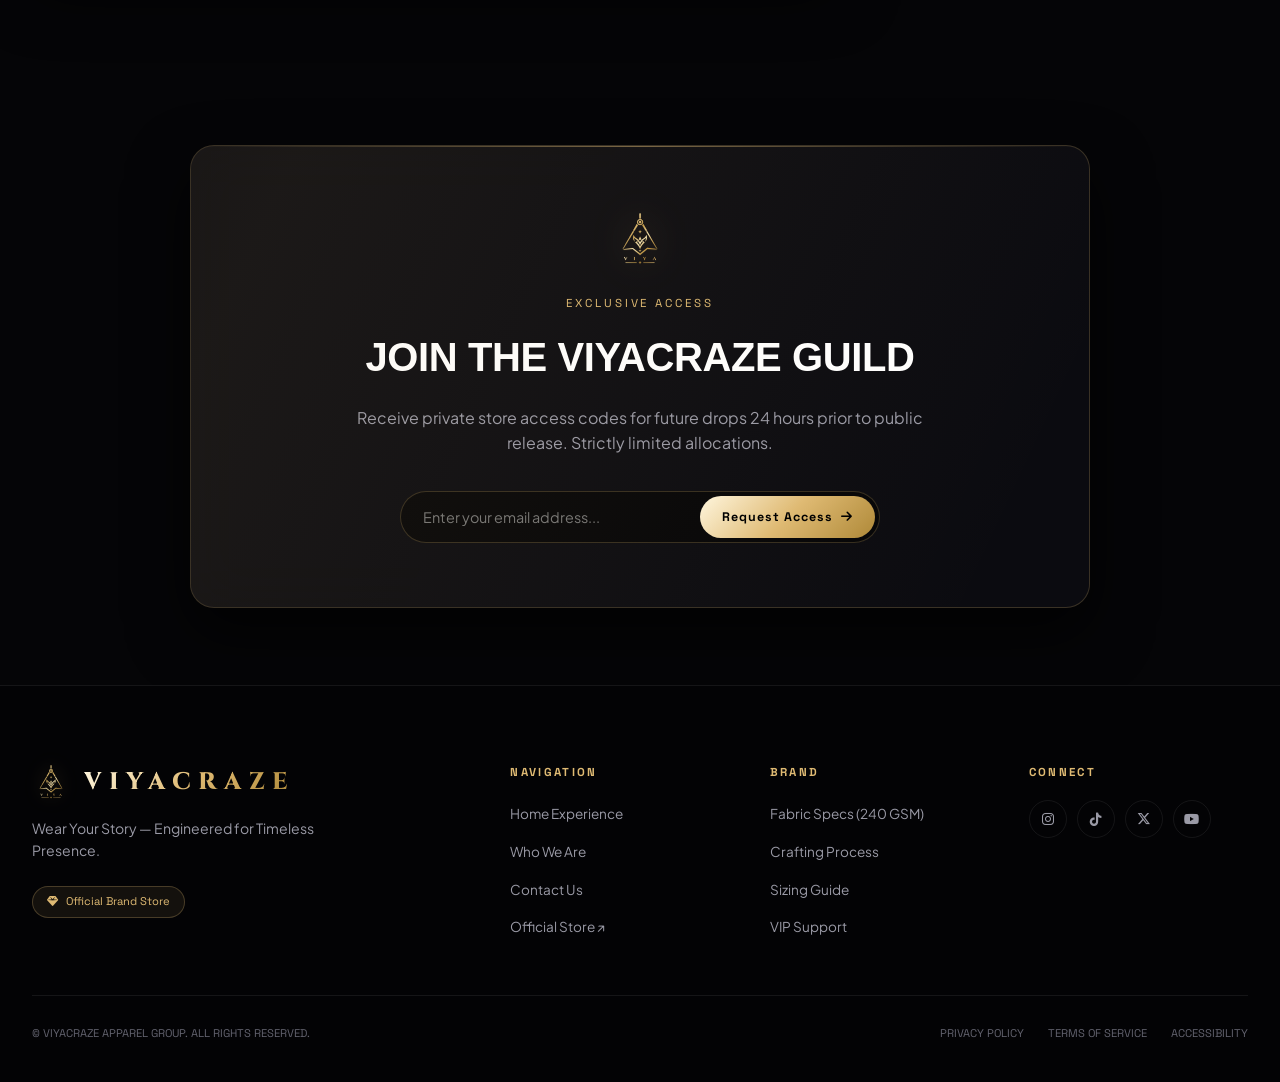
==== commit 1eb79194: "feat: implement brand copy refresh v2 with gold hero image and 240 GSM spec update - Replace hero op" ====
--- a/index.html
+++ b/index.html
@@ -4,7 +4,7 @@
   <meta charset="UTF-8">
   <meta name="viewport" content="width=device-width, initial-scale=1.0, maximum-scale=5.0">
   <title>VIYACRAZE | Architectural Heavyweight Luxury</title>
-  <meta name="description" content="Experience VIYACRAZE Drop 01. Engineered 280 GSM heavyweight streetwear with architectural silhouettes and timeless craftsmanship. Available on official store.">
+  <meta name="description" content="Shop VIYACRAZE Drop 01. Engineered 240 GSM heavyweight streetwear with architectural silhouettes and timeless craftsmanship. Available on official store.">
   
   <!-- PWA & Mobile Web App Meta -->
   <link rel="icon" type="image/svg+xml" href="VIYA_logo_gold.svg">
@@ -18,14 +18,14 @@
   <!-- OpenGraph Social Sharing -->
   <meta property="og:type" content="website">
   <meta property="og:title" content="VIYACRAZE | Architectural Heavyweight Luxury">
-  <meta property="og:description" content="280 GSM Heavyweight Organic Cotton Streetwear. Engineered in the shadows, crafted for the light.">
+  <meta property="og:description" content="240 GSM Heavyweight Organic Cotton Streetwear. Engineered in the shadows, crafted for the light.">
   <meta property="og:image" content="viyahero.jpeg">
   <meta property="og:url" content="https://viyacraze.com">
 
   <!-- Twitter Card -->
   <meta name="twitter:card" content="summary_large_image">
   <meta name="twitter:title" content="VIYACRAZE | Architectural Heavyweight Luxury">
-  <meta name="twitter:description" content="280 GSM Heavyweight Organic Cotton Streetwear. Engineered in the shadows, crafted for the light.">
+  <meta name="twitter:description" content="240 GSM Heavyweight Organic Cotton Streetwear. Engineered in the shadows, crafted for the light.">
   <meta name="twitter:image" content="viyahero.jpeg">
   
   <!-- Premium Luxury Fonts -->
@@ -122,7 +122,7 @@
         </a>
         <a href="contact.html" class="mobile-nav-link">
           <span class="nav-num">03</span>
-          <span class="nav-title">Contact Atelier</span>
+          <span class="nav-title">Contact VIYA</span>
           <i class="fa-solid fa-arrow-right"></i>
         </a>
       </nav>
@@ -132,7 +132,7 @@
           <span>ENTER OFFICIAL STORE ↗</span>
         </a>
         <div class="mobile-drawer-meta">
-          <span>280 GSM ARCHITECTURAL HEAVYWEIGHT</span>
+          <span>240 GSM ARCHITECTURAL HEAVYWEIGHT</span>
         </div>
       </div>
     </div>
@@ -180,11 +180,11 @@
               <span class="live-dot"></span>
               <span>HERO // THE SLEEVE EMBLEM</span>
             </div>
-            <h1 class="story-title">Architectural Permanence.</h1>
-            <p class="story-desc">Precision 3D debossed VIYA geometric insignia sculpted directly into the 280 GSM heavyweight sleeve hem.</p>
+            <h1 class="story-title">Wear Your Vision.</h1>
+            <p class="story-desc">Bold DTF prints designed to stand out — premium multi-layered DTF artwork fused into premium 240 GSM heavyweight cotton.</p>
             <div class="spec-chips">
-              <span class="spec-chip"><i class="fa-solid fa-cube"></i> 3D Debossed</span>
-              <span class="spec-chip"><i class="fa-solid fa-shield-halved"></i> 280 GSM Knit</span>
+              <span class="spec-chip"><i class="fa-solid fa-bolt"></i> Premium DTF</span>
+              <span class="spec-chip"><i class="fa-solid fa-shield-halved"></i> 240 GSM Knit</span>
             </div>
           </div>
 
@@ -195,9 +195,9 @@
               <span>01 // THE COLLAR BLUEPRINT</span>
             </div>
             <h2 class="story-title">The Standard is in the Seam.</h2>
-            <p class="story-desc">Custom woven VIYA neck tape embedded inside a high-recovery 2x2 ribbed collar. Zero deformation.</p>
+            <p class="story-desc">Quality is in every detail — a premium ribbed collar for lasting comfort, custom woven VIYA neck tape inside a high-recovery 2x2 spandex rib. Premium cotton, zero deformation.</p>
             <div class="spec-chips">
-              <span class="spec-chip"><i class="fa-solid fa-circle-check"></i> 100% Organic</span>
+              <span class="spec-chip"><i class="fa-solid fa-circle-check"></i> Premium Cotton</span>
               <span class="spec-chip"><i class="fa-solid fa-ribbon"></i> 2x2 Spandex Rib</span>
             </div>
           </div>
@@ -209,9 +209,9 @@
               <span>02 // LUMINESCENT FORM</span>
             </div>
             <h2 class="story-title">Sub-Aquatic Frequency.</h2>
-            <p class="story-desc">The Bioluminescent Jellyfish edition—crafted with multi-layered high-density phosphorescent pigments on Onyx Noir.</p>
+            <p class="story-desc">The Bioluminescent Jellyfish edition — glow-charged phosphor DTF layers that drink the light by day and radiate deep-sea luminance across Onyx Noir after dark.</p>
             <div class="spec-chips">
-              <span class="spec-chip"><i class="fa-solid fa-droplet"></i> Phosphor Inks</span>
+              <span class="spec-chip"><i class="fa-solid fa-droplet"></i> Glow DTF</span>
               <span class="spec-chip"><i class="fa-solid fa-feather-pointed"></i> Drop-Shoulder</span>
             </div>
           </div>
@@ -251,7 +251,7 @@
               <span>05 // THE MANIFESTO</span>
             </div>
             <h2 class="story-title">VIYACRAZE DROP 01</h2>
-            <p class="story-desc">A strictly limited run of 250 individually numbered garments. Available exclusively via our verified online store.</p>
+            <p class="story-desc">A strictly limited production run. Available exclusively via our official brand store.</p>
             <div class="card-cta-group">
               <a href="https://viyacraze.mydukaan.io" target="_blank" rel="noopener" class="btn-primary-glow liquid-btn">
                 <span>Shop Drop on Store</span>
@@ -284,7 +284,7 @@
             <div class="card-icon-wrap">
               <i class="fa-solid fa-weight-hanging"></i>
             </div>
-            <div class="stat-number">280</div>
+            <div class="stat-number">240</div>
             <div class="stat-unit">GSM HEAVYWEIGHT</div>
             <h3 class="stat-title">Architectural Drape</h3>
             <p class="stat-desc">Substantial weight that falls effortlessly without clinging. Creates a structured silhouette that flatters any build.</p>
@@ -296,7 +296,7 @@
             </div>
             <div class="stat-number">0%</div>
             <div class="stat-unit">RESIDUAL SHRINKAGE</div>
-            <h3 class="stat-title">Enzyme Pre-Washed</h3>
+            <h3 class="stat-title">Engineered for Lasting Structure</h3>
             <p class="stat-desc">Treated through a 3-stage mechanical pre-wash. The size and drape you purchase on day one remains the same after 50 washes.</p>
           </div>
 
@@ -305,9 +305,9 @@
               <i class="fa-solid fa-ribbon"></i>
             </div>
             <div class="stat-number">2×2</div>
-            <div class="stat-unit">SPANDEX RIBBED COLLAR</div>
-            <h3 class="stat-title">Anti-Sag Neckline</h3>
-            <p class="stat-desc">Double-needle lockstitched ribbing with elastic recovery threads to eliminate sagging and roll-over permanently.</p>
+            <div class="stat-unit">PREMIUM RIBBED COLLAR</div>
+            <h3 class="stat-title">2x2 Spandex Rib</h3>
+            <p class="stat-desc">Premium 2x2 spandex ribbed collar with elastic recovery threads — lasting comfort with sagging and roll-over eliminated permanently.</p>
           </div>
 
           <div class="anatomy-card glass-liquid-card">
@@ -431,9 +431,9 @@
             <img src="VIYA_logo_gold.svg" alt="VIYACRAZE Emblem" class="footer-logo-img">
             <span class="footer-logo-text wordmark">VIYACRAZE</span>
           </div>
-          <p class="footer-tagline">Architectural heavyweight garments engineered for timeless presence.</p>
+          <p class="footer-tagline">Wear Your Story — Engineered for Timeless Presence.</p>
           <div class="atelier-badge">
-            <i class="fa-solid fa-gem"></i> Verified Luxury Atelier Storefront
+            <i class="fa-solid fa-gem"></i> Official Brand Store
           </div>
         </div>
 
@@ -448,9 +448,9 @@
         </div>
 
         <div class="footer-links-col">
-          <h4>ATELIER</h4>
+          <h4>BRAND</h4>
           <ul>
-            <li><a href="about.html#philosophy">Fabric Specs (280 GSM)</a></li>
+            <li><a href="about.html#philosophy">Fabric Specs (240 GSM)</a></li>
             <li><a href="about.html#process">Crafting Process</a></li>
             <li><a href="contact.html#faq">Sizing Guide</a></li>
             <li><a href="contact.html#support">VIP Support</a></li>
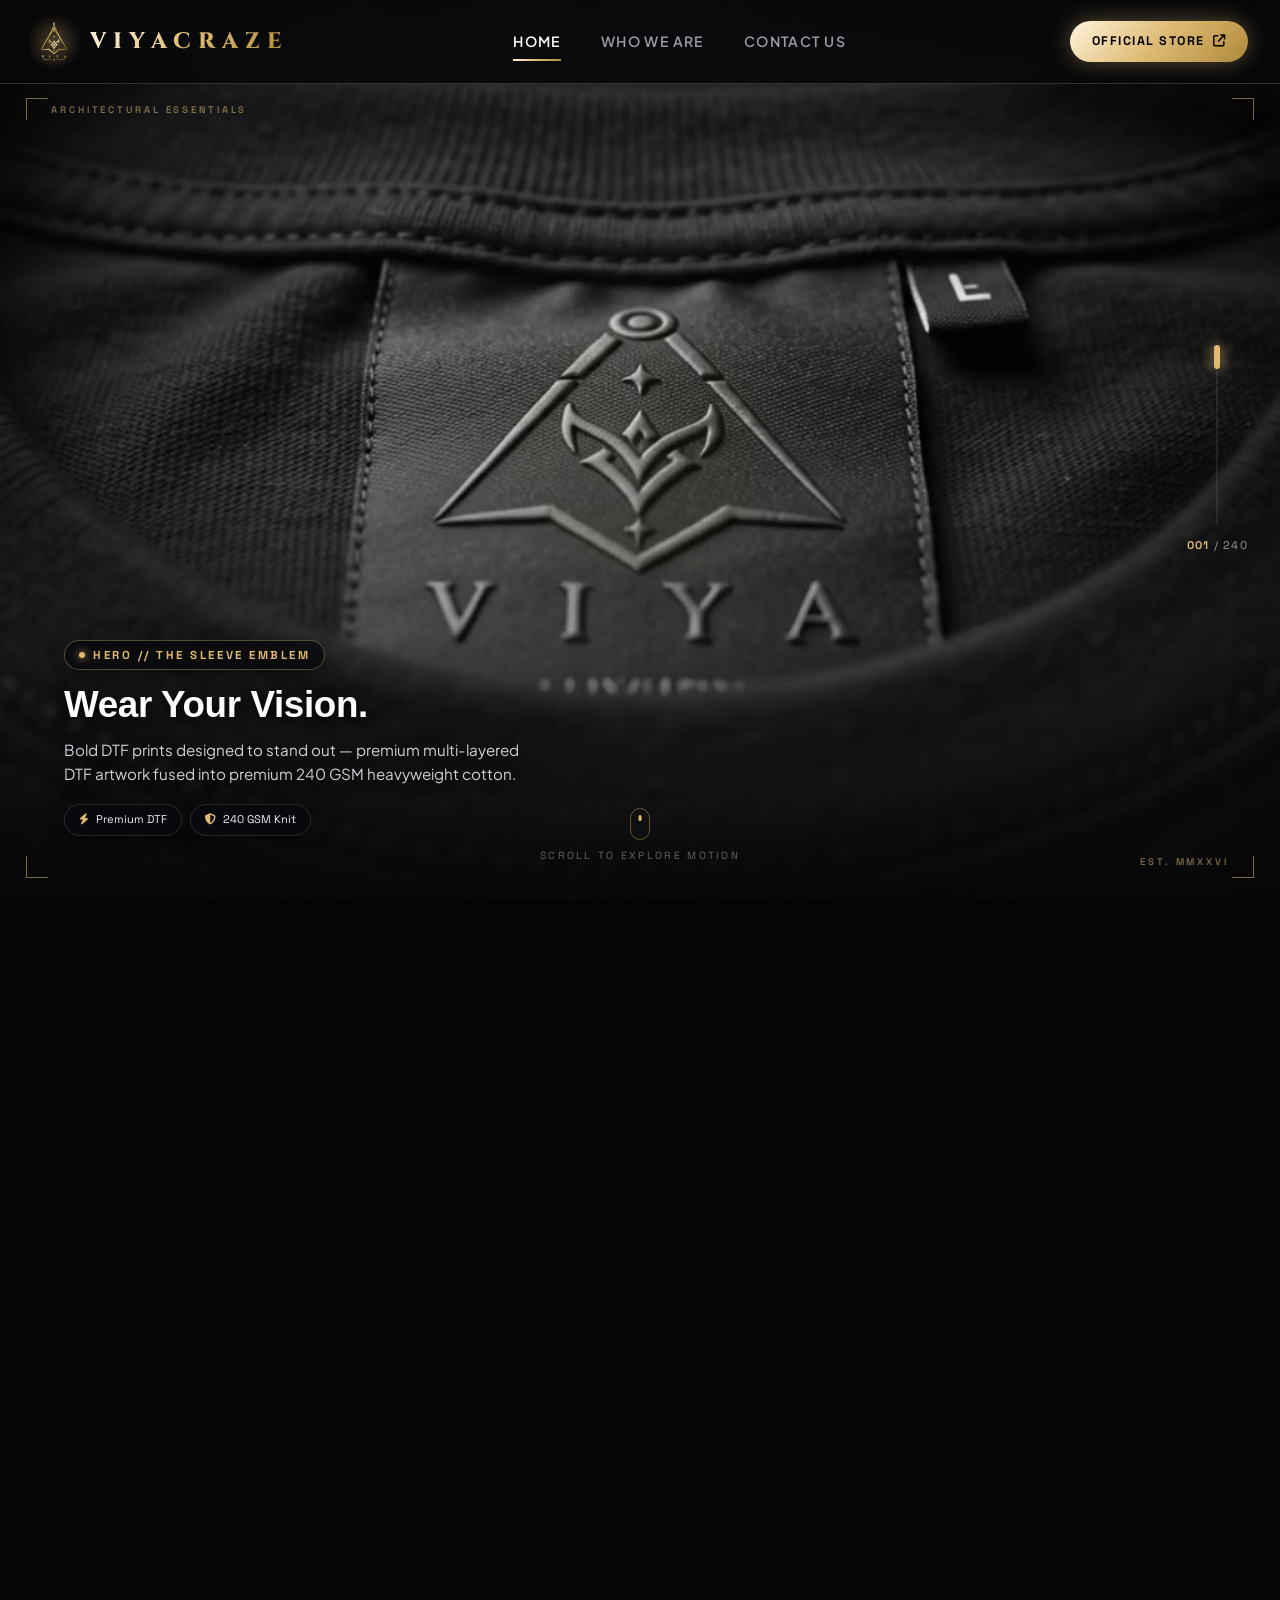
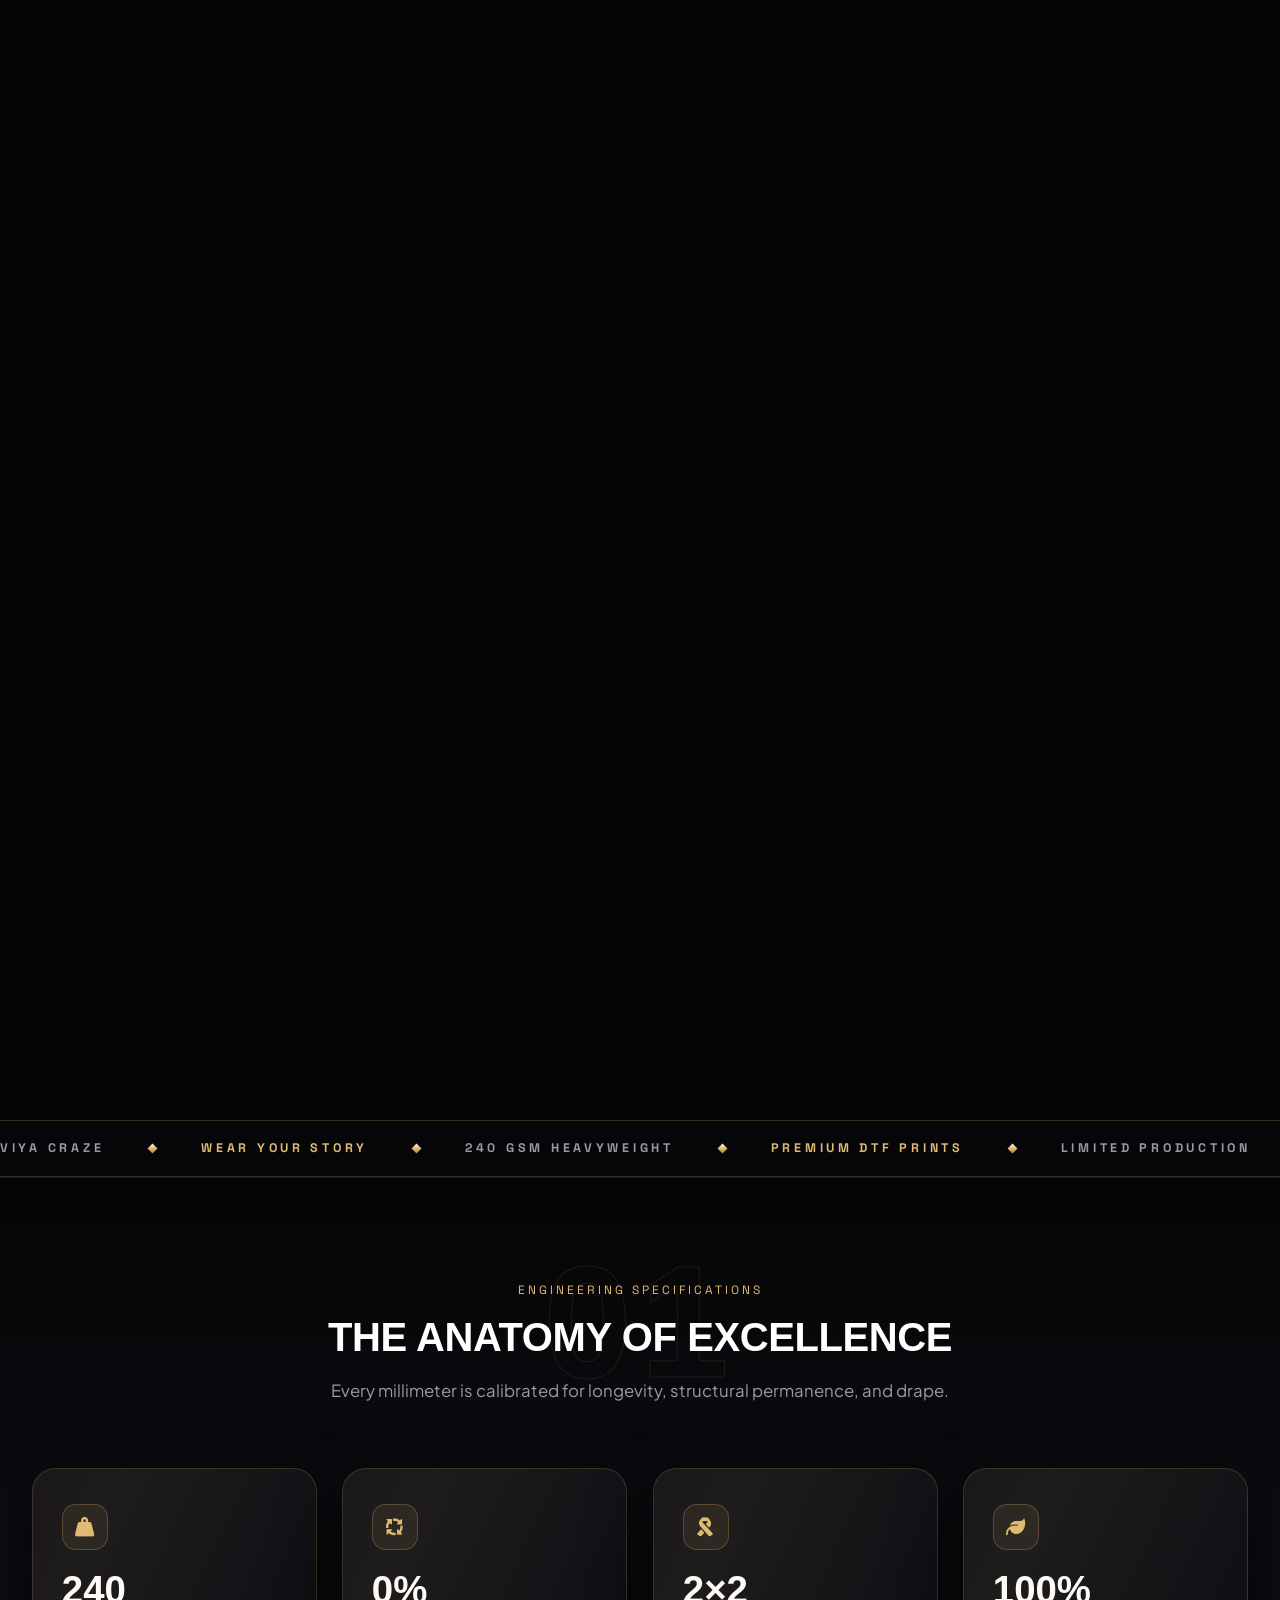
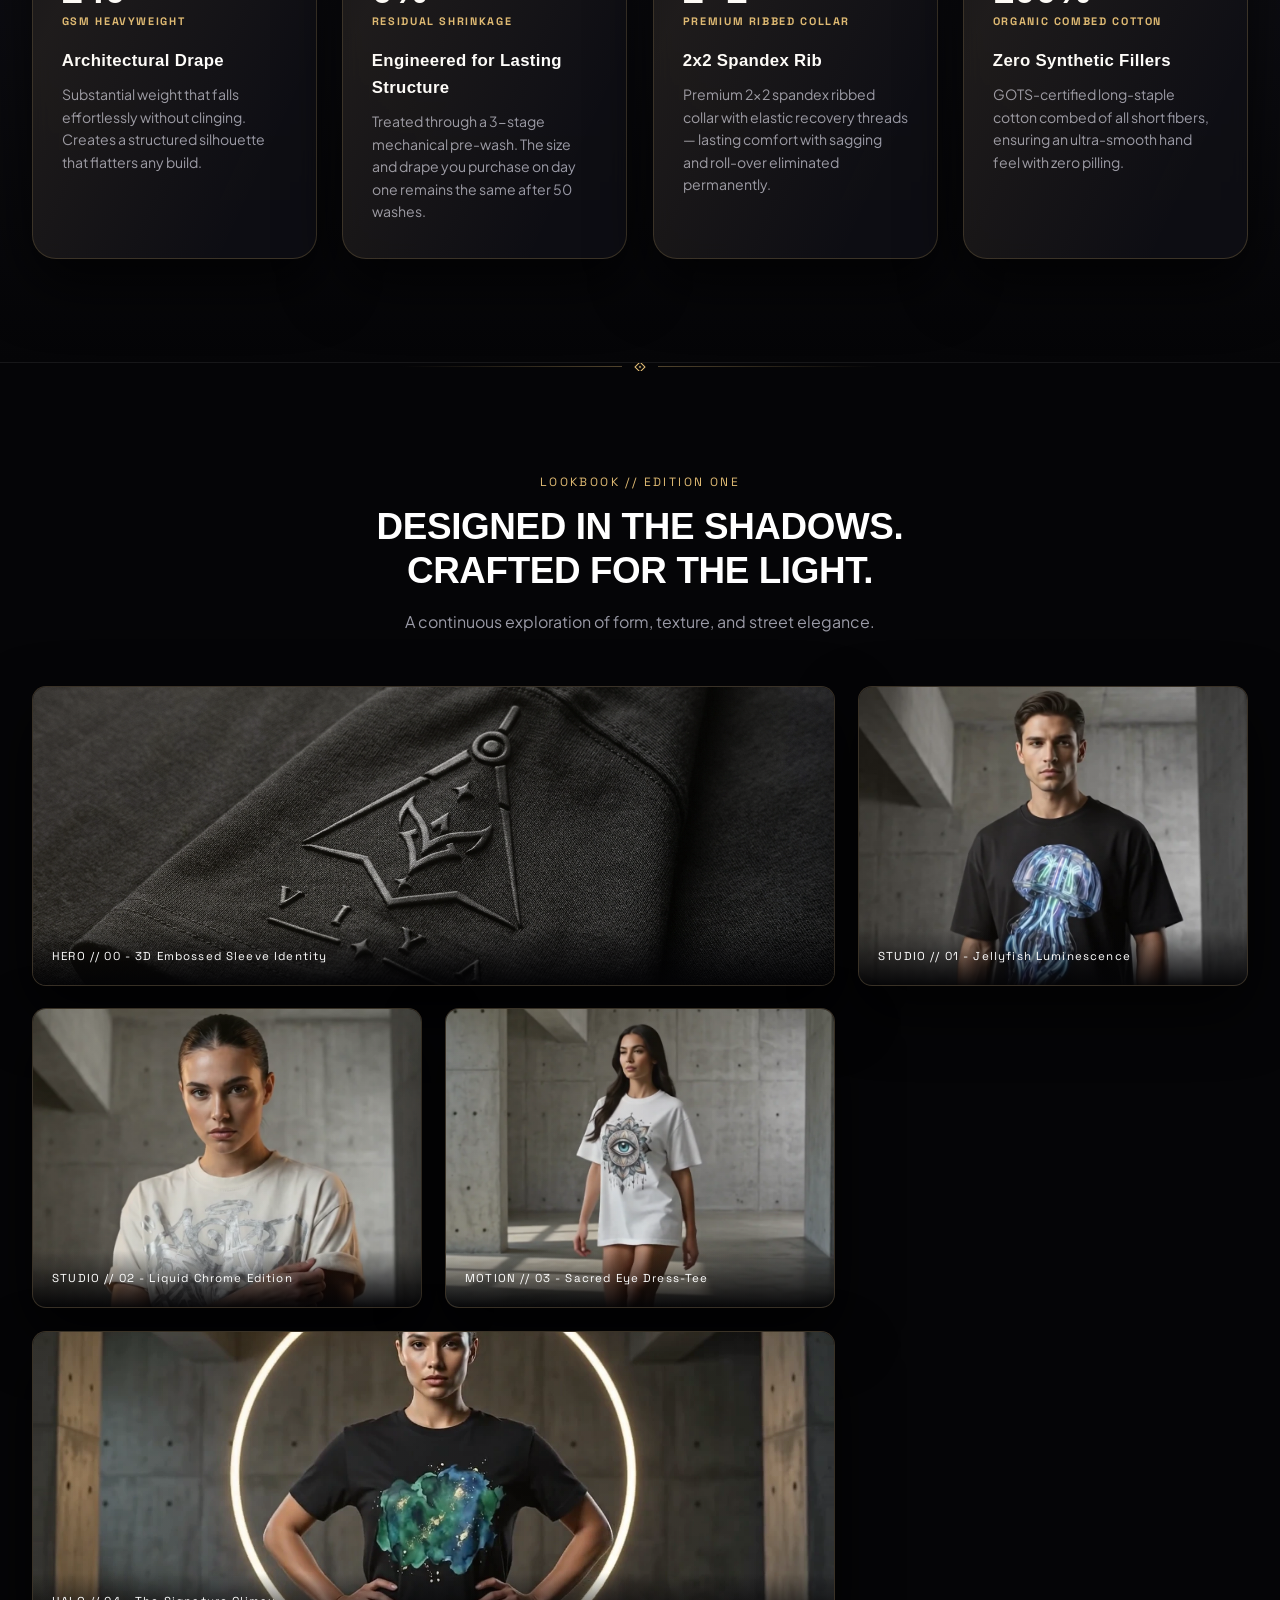
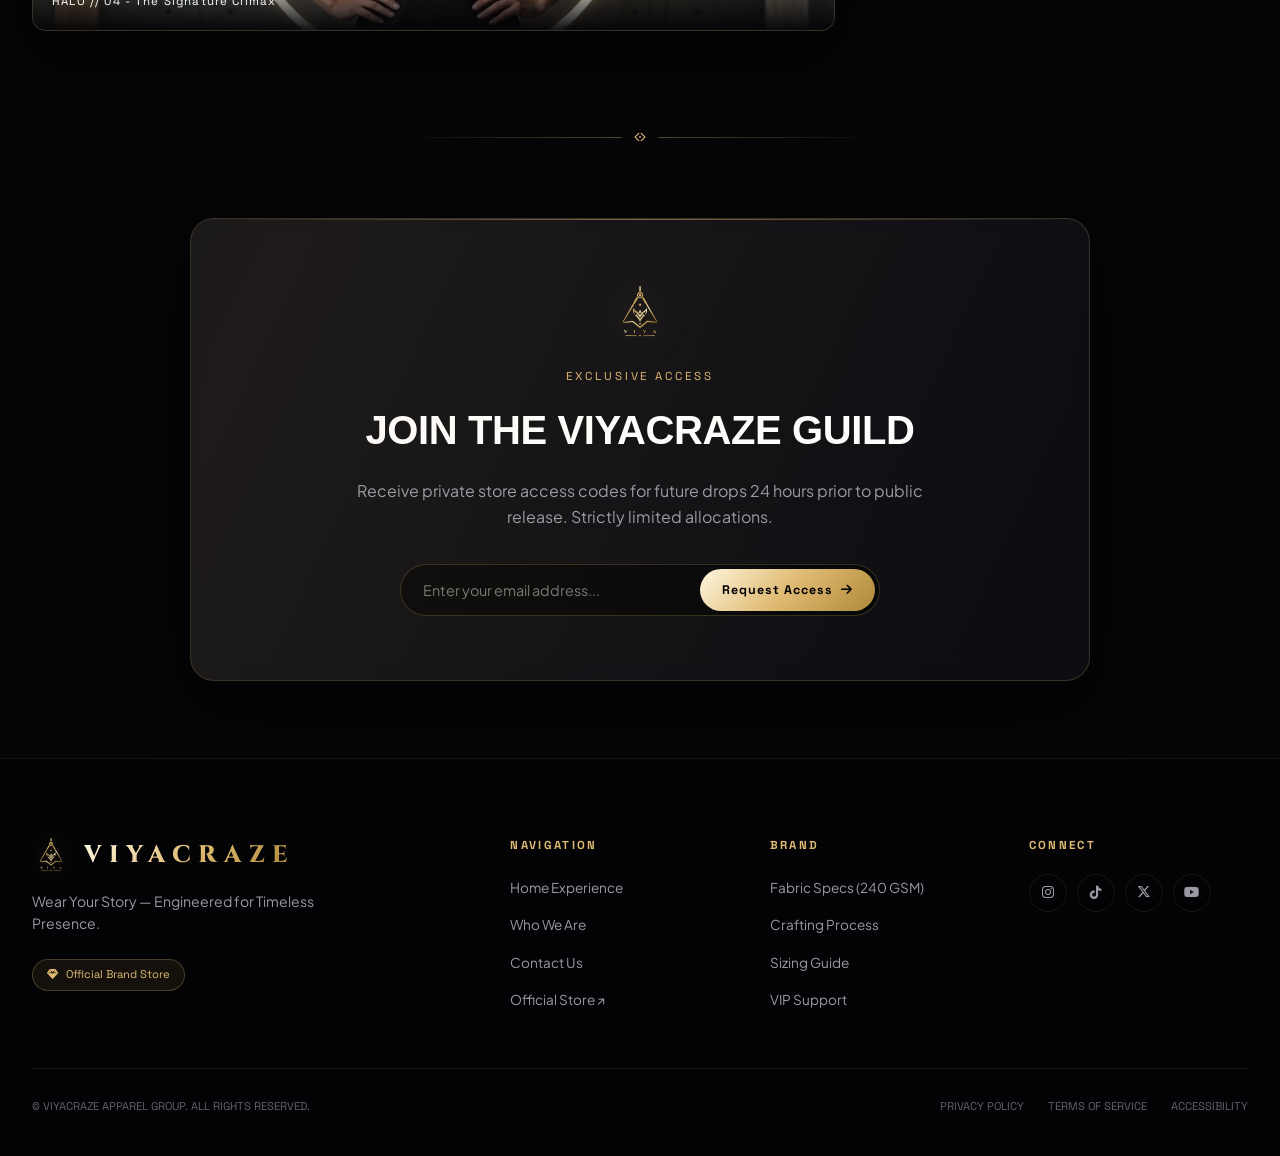
==== commit 97d7295a: "perf+feat: smooth scroll scrubbing engine and cinematic UI detail pass Scroll smoothness fixes: - Ca" ====
--- a/index.html
+++ b/index.html
@@ -151,6 +151,14 @@
         <!-- Cinematic Liquid Gradient Overlay -->
         <div class="canvas-vignette"></div>
 
+        <!-- HUD Corner Brackets & Micro Labels -->
+        <div class="hud-corner tl" aria-hidden="true"></div>
+        <div class="hud-corner tr" aria-hidden="true"></div>
+        <div class="hud-corner bl" aria-hidden="true"></div>
+        <div class="hud-corner br" aria-hidden="true"></div>
+        <span class="hud-tag tl" aria-hidden="true">Architectural Essentials</span>
+        <span class="hud-tag br" aria-hidden="true">EST. MMXXVI</span>
+
         <!-- Frame Progress Bar on Right Side -->
         <div class="frame-scrub-indicator">
           <div class="indicator-track">
@@ -266,13 +274,31 @@
       </div>
     </section>
 
-
+    <!-- Brand Marquee Ticker -->
+    <div class="marquee-ticker" aria-hidden="true">
+      <div class="marquee-track">
+        <div class="marquee-group">
+          <span class="marquee-item">VIYA CRAZE</span><span class="marquee-diamond"></span>
+          <span class="marquee-item"><em>Wear Your Story</em></span><span class="marquee-diamond"></span>
+          <span class="marquee-item">240 GSM Heavyweight</span><span class="marquee-diamond"></span>
+          <span class="marquee-item"><em>Premium DTF Prints</em></span><span class="marquee-diamond"></span>
+          <span class="marquee-item">Limited Production</span><span class="marquee-diamond"></span>
+        </div>
+        <div class="marquee-group">
+          <span class="marquee-item">VIYA CRAZE</span><span class="marquee-diamond"></span>
+          <span class="marquee-item"><em>Wear Your Story</em></span><span class="marquee-diamond"></span>
+          <span class="marquee-item">240 GSM Heavyweight</span><span class="marquee-diamond"></span>
+          <span class="marquee-item"><em>Premium DTF Prints</em></span><span class="marquee-diamond"></span>
+          <span class="marquee-item">Limited Production</span><span class="marquee-diamond"></span>
+        </div>
+      </div>
+    </div>
 
     <!-- SECTION 3: CRAFTSMANSHIP & ANATOMY -->
     <section id="anatomy" class="section anatomy-section">
       <div class="section-container">
-        
-        <div class="section-header">
+
+        <div class="section-header" data-num="01">
           <div class="section-eyebrow">ENGINEERING SPECIFICATIONS</div>
           <h2 class="section-title">THE ANATOMY OF EXCELLENCE</h2>
           <p class="section-subtitle">Every millimeter is calibrated for longevity, structural permanence, and drape.</p>
@@ -325,10 +351,12 @@
       </div>
     </section>
 
+    <div class="ornament-divider" aria-hidden="true"><span class="od-line"></span><span class="od-diamond"></span><span class="od-line"></span></div>
+
     <!-- SECTION 4: EDITORIAL LOOKBOOK -->
     <section id="lookbook" class="section lookbook-section">
       <div class="section-container">
-        
+
         <div class="lookbook-hero">
           <div class="lookbook-badge">LOOKBOOK // EDITION ONE</div>
           <h2 class="lookbook-title">DESIGNED IN THE SHADOWS.<br>CRAFTED FOR THE LIGHT.</h2>
@@ -365,6 +393,8 @@
 
       </div>
     </section>
+
+    <div class="ornament-divider" aria-hidden="true"><span class="od-line"></span><span class="od-diamond"></span><span class="od-line"></span></div>
 
     <!-- SECTION 5: VIP NEWSLETTER & STORE ACCESS -->
     <section class="section cta-section">
--- a/style.css
+++ b/style.css
@@ -101,7 +101,7 @@
   z-index: 1;
   transform: translate(-50%, -50%);
   transition: opacity 0.4s ease;
-  will-change: left, top;
+  will-change: transform;
 }
 
 @media (pointer: coarse) {
@@ -149,9 +149,9 @@
    LIQUID GLASSMORPHISM CARDS & CONTAINERS
    ========================================================================== */
 .glass-liquid-card {
-  background: var(--bg-glass-card);
-  backdrop-filter: blur(28px);
-  -webkit-backdrop-filter: blur(28px);
+  background: rgba(16, 16, 22, 0.78);
+  backdrop-filter: blur(10px);
+  -webkit-backdrop-filter: blur(10px);
   border: 1px solid var(--border-gold-subtle);
   border-radius: var(--radius-lg);
   position: relative;
@@ -322,8 +322,8 @@
   height: var(--nav-height);
   z-index: 1000;
   background: var(--bg-glass-navbar);
-  backdrop-filter: blur(32px);
-  -webkit-backdrop-filter: blur(32px);
+  backdrop-filter: blur(14px);
+  -webkit-backdrop-filter: blur(14px);
   border-bottom: 1px solid var(--border-gold-subtle);
   transition: transform 0.4s var(--ease-smooth), background 0.3s;
 }
@@ -483,8 +483,6 @@
   inset: 0;
   z-index: 9999;
   background: rgba(4, 4, 7, 0.97);
-  backdrop-filter: blur(35px);
-  -webkit-backdrop-filter: blur(35px);
   opacity: 0;
   visibility: hidden;
   transform: translateY(-100%);
@@ -638,9 +636,7 @@
   display: flex;
   align-items: center;
   justify-content: space-between;
-  background: rgba(8, 8, 12, 0.9);
-  backdrop-filter: blur(20px);
-  -webkit-backdrop-filter: blur(20px);
+  background: rgba(8, 8, 12, 0.92);
   border: 1px solid var(--border-gold-active);
   padding: 10px 18px 10px 12px;
   border-radius: var(--radius-pill);
@@ -689,7 +685,7 @@
   position: sticky;
   top: 0;
   left: 0;
-  width: 100vw;
+  width: 100%;
   height: 100vh;
   height: 100dvh;
   overflow: hidden;
@@ -861,9 +857,7 @@
   font-weight: 700;
   letter-spacing: 0.22em;
   color: var(--gold-primary);
-  background: rgba(8, 8, 12, 0.7);
-  backdrop-filter: blur(16px);
-  -webkit-backdrop-filter: blur(16px);
+  background: rgba(8, 8, 12, 0.82);
   border: 1px solid rgba(223, 186, 115, 0.35);
   padding: 5px 14px;
   border-radius: var(--radius-pill);
@@ -915,9 +909,7 @@
   font-family: var(--font-mono);
   font-size: 0.7rem;
   color: #f0f0f5;
-  background: rgba(8, 8, 12, 0.7);
-  backdrop-filter: blur(14px);
-  -webkit-backdrop-filter: blur(14px);
+  background: rgba(8, 8, 12, 0.85);
   border: 1px solid rgba(255, 255, 255, 0.12);
   padding: 6px 14px;
   border-radius: var(--radius-pill);
@@ -960,9 +952,7 @@
 }
 
 .btn-secondary-glass {
-  background: rgba(8, 8, 12, 0.7);
-  backdrop-filter: blur(16px);
-  -webkit-backdrop-filter: blur(16px);
+  background: rgba(8, 8, 12, 0.85);
   border: 1px solid rgba(255, 255, 255, 0.18);
   color: var(--text-pure);
   text-decoration: none;
@@ -1081,8 +1071,7 @@
   font-size: 0.65rem;
   font-weight: 700;
   letter-spacing: 0.12em;
-  background: rgba(4, 4, 6, 0.88);
-  backdrop-filter: blur(10px);
+  background: rgba(4, 4, 6, 0.92);
   color: var(--gold-primary);
   padding: 5px 10px;
   border-radius: var(--radius-xs);
@@ -1324,9 +1313,7 @@
   width: 34px;
   height: 34px;
   border-radius: 50%;
-  background: rgba(4, 4, 7, 0.75);
-  backdrop-filter: blur(10px);
-  -webkit-backdrop-filter: blur(10px);
+  background: rgba(4, 4, 7, 0.85);
   border: 1px solid rgba(223, 186, 115, 0.35);
   color: var(--gold-primary);
   display: flex;
@@ -1378,9 +1365,7 @@
   position: fixed;
   inset: 0;
   z-index: 10000;
-  background: rgba(3, 3, 5, 0.96);
-  backdrop-filter: blur(28px);
-  -webkit-backdrop-filter: blur(28px);
+  background: rgba(3, 3, 5, 0.97);
   display: flex;
   align-items: center;
   justify-content: center;
@@ -2392,3 +2377,404 @@
     font-size: 0.82rem;
   }
 }
+
+/* ==========================================================================
+   UI DETAIL PASS — grain, cursor, HUD, marquee, ornaments, reveals
+   ========================================================================== */
+
+/* Gold selection & focus coherence */
+::selection {
+  background: var(--gold-primary);
+  color: #060609;
+  text-shadow: none;
+}
+
+:focus-visible {
+  outline: 2px solid rgba(223, 186, 115, 0.75);
+  outline-offset: 3px;
+}
+
+::-webkit-scrollbar {
+  width: 6px;
+}
+
+::-webkit-scrollbar-thumb {
+  background: linear-gradient(180deg, var(--gold-dark), var(--gold-deep));
+  border-radius: var(--radius-pill);
+}
+
+/* Cinematic film grain — static SVG noise tile, composited once (zero animation cost) */
+body::after {
+  content: '';
+  position: fixed;
+  inset: 0;
+  z-index: 12000;
+  pointer-events: none;
+  opacity: 0.05;
+  background-image: url("data:image/svg+xml,%3Csvg xmlns='http://www.w3.org/2000/svg' width='160' height='160'%3E%3Cfilter id='n'%3E%3CfeTurbulence type='fractalNoise' baseFrequency='0.9' numOctaves='2' stitchTiles='stitch'/%3E%3C/filter%3E%3Crect width='100%25' height='100%25' filter='url(%23n)' opacity='0.55'/%3E%3C/svg%3E");
+  background-size: 160px 160px;
+}
+
+/* Custom gold cursor (desktop + motion-safe only, class set by JS) */
+html.has-cursor body,
+html.has-cursor a,
+html.has-cursor button,
+html.has-cursor .mosaic-item,
+html.has-cursor .faq-question,
+html.has-cursor label {
+  cursor: none;
+}
+
+html.has-cursor input,
+html.has-cursor textarea,
+html.has-cursor select {
+  cursor: auto;
+}
+
+.cursor-dot {
+  position: fixed;
+  top: -4px;
+  left: -4px;
+  width: 8px;
+  height: 8px;
+  border-radius: 50%;
+  background: var(--gold-primary);
+  box-shadow: 0 0 10px var(--gold-glow);
+  pointer-events: none;
+  z-index: 13001;
+  opacity: 0;
+  transition: opacity 0.3s ease;
+  will-change: transform;
+}
+
+.cursor-ring {
+  position: fixed;
+  top: -19px;
+  left: -19px;
+  width: 38px;
+  height: 38px;
+  border-radius: 50%;
+  border: 1px solid rgba(223, 186, 115, 0.5);
+  pointer-events: none;
+  z-index: 13000;
+  opacity: 0;
+  transition: opacity 0.3s ease, width 0.25s var(--ease-couture), height 0.25s var(--ease-couture), top 0.25s var(--ease-couture), left 0.25s var(--ease-couture), border-color 0.25s ease;
+  will-change: transform;
+}
+
+.cursor-dot.is-visible,
+.cursor-ring.is-visible {
+  opacity: 1;
+}
+
+.cursor-ring.is-hover {
+  width: 56px;
+  height: 56px;
+  top: -29px;
+  left: -29px;
+  border-color: rgba(223, 186, 115, 0.9);
+}
+
+/* Shimmer sweep on liquid buttons (nav CTA, story CTAs, newsletter, forms) */
+.liquid-btn::after {
+  content: '';
+  position: absolute;
+  top: 0;
+  left: -70%;
+  width: 45%;
+  height: 100%;
+  background: linear-gradient(105deg, transparent, rgba(255, 255, 255, 0.22), transparent);
+  transform: skewX(-22deg);
+  transition: left 0.65s ease;
+  pointer-events: none;
+}
+
+.liquid-btn:hover::after {
+  left: 135%;
+}
+
+/* Marquee brand ticker */
+.marquee-ticker {
+  position: relative;
+  z-index: 5;
+  overflow: hidden;
+  background: #060609;
+  border-top: 1px solid var(--border-gold-subtle);
+  border-bottom: 1px solid var(--border-gold-subtle);
+  padding: 1.1rem 0;
+}
+
+.marquee-track {
+  display: flex;
+  width: max-content;
+  animation: marqueeScroll 32s linear infinite;
+  will-change: transform;
+}
+
+.marquee-group {
+  display: flex;
+  align-items: center;
+  gap: 2.8rem;
+  padding-right: 2.8rem;
+}
+
+.marquee-item {
+  font-family: var(--font-mono);
+  font-size: 0.78rem;
+  font-weight: 700;
+  letter-spacing: 0.3em;
+  text-transform: uppercase;
+  color: var(--text-secondary);
+  white-space: nowrap;
+}
+
+.marquee-item em {
+  font-style: normal;
+  color: var(--gold-primary);
+}
+
+.marquee-diamond {
+  width: 7px;
+  height: 7px;
+  background: var(--gold-gradient);
+  transform: rotate(45deg);
+  flex: none;
+}
+
+@keyframes marqueeScroll {
+  to {
+    transform: translateX(-50%);
+  }
+}
+
+/* Hero HUD corner brackets + micro labels */
+.hud-corner {
+  position: absolute;
+  width: 22px;
+  height: 22px;
+  z-index: 9;
+  pointer-events: none;
+  opacity: 0.55;
+}
+
+.hud-corner::before,
+.hud-corner::after {
+  content: '';
+  position: absolute;
+  background: var(--gold-primary);
+}
+
+.hud-corner::before {
+  width: 100%;
+  height: 1px;
+}
+
+.hud-corner::after {
+  width: 1px;
+  height: 100%;
+}
+
+.hud-corner.tl {
+  top: calc(var(--nav-height) + 14px);
+  left: 1.6rem;
+}
+
+.hud-corner.tl::before,
+.hud-corner.tl::after {
+  top: 0;
+  left: 0;
+}
+
+.hud-corner.tr {
+  top: calc(var(--nav-height) + 14px);
+  right: 1.6rem;
+}
+
+.hud-corner.tr::before,
+.hud-corner.tr::after {
+  top: 0;
+  right: 0;
+}
+
+.hud-corner.bl {
+  bottom: 1.4rem;
+  left: 1.6rem;
+}
+
+.hud-corner.bl::before,
+.hud-corner.bl::after {
+  bottom: 0;
+  left: 0;
+}
+
+.hud-corner.br {
+  bottom: 1.4rem;
+  right: 1.6rem;
+}
+
+.hud-corner.br::before,
+.hud-corner.br::after {
+  bottom: 0;
+  right: 0;
+}
+
+.hud-tag {
+  position: absolute;
+  z-index: 9;
+  font-family: var(--font-mono);
+  font-size: 0.6rem;
+  font-weight: 600;
+  letter-spacing: 0.3em;
+  text-transform: uppercase;
+  color: rgba(223, 186, 115, 0.55);
+  pointer-events: none;
+}
+
+.hud-tag.tl {
+  top: calc(var(--nav-height) + 19px);
+  left: 3.2rem;
+}
+
+.hud-tag.br {
+  bottom: 1.85rem;
+  right: 3.2rem;
+}
+
+/* Gold ornament divider between sections */
+.ornament-divider {
+  display: flex;
+  align-items: center;
+  justify-content: center;
+  gap: 14px;
+  padding: 0 1.5rem;
+}
+
+.ornament-divider .od-line {
+  height: 1px;
+  flex: 1;
+  max-width: 220px;
+  background: linear-gradient(90deg, transparent, rgba(223, 186, 115, 0.35));
+}
+
+.ornament-divider .od-line:last-child {
+  background: linear-gradient(90deg, rgba(223, 186, 115, 0.35), transparent);
+}
+
+.ornament-divider .od-diamond {
+  width: 8px;
+  height: 8px;
+  transform: rotate(45deg);
+  border: 1px solid var(--gold-primary);
+  position: relative;
+  flex: none;
+}
+
+.ornament-divider .od-diamond::after {
+  content: '';
+  position: absolute;
+  inset: 2px;
+  background: var(--gold-gradient);
+  opacity: 0.8;
+}
+
+/* Oversized outlined watermark numerals behind section headers */
+.section-header {
+  position: relative;
+}
+
+.section-header[data-num]::before {
+  content: attr(data-num);
+  position: absolute;
+  top: 50%;
+  left: 50%;
+  transform: translate(-50%, -58%);
+  font-family: var(--font-display);
+  font-weight: 800;
+  font-size: clamp(5rem, 13vw, 10rem);
+  letter-spacing: 0.05em;
+  color: transparent;
+  -webkit-text-stroke: 1px rgba(223, 186, 115, 0.1);
+  pointer-events: none;
+  user-select: none;
+  z-index: 0;
+}
+
+.section-header > * {
+  position: relative;
+  z-index: 1;
+}
+
+/* Staggered scroll reveal (classes applied by JS only) */
+.rv {
+  opacity: 0;
+  transform: translateY(30px);
+  transition: opacity 0.9s var(--ease-couture), transform 0.9s var(--ease-couture);
+  transition-delay: calc(var(--rv-i, 0) * 90ms);
+  will-change: opacity, transform;
+}
+
+.rv.in-view {
+  opacity: 1;
+  transform: translateY(0);
+}
+
+/* Once revealed, restore snappy hover transitions (tilt/magnet) */
+.rv.done {
+  transition: transform 0.4s var(--ease-couture), border-color 0.4s, box-shadow 0.4s, opacity 0.4s;
+  transition-delay: 0ms;
+  will-change: auto;
+}
+
+@media (max-width: 768px) {
+  .hud-tag {
+    display: none;
+  }
+
+  .hud-corner {
+    width: 16px;
+    height: 16px;
+  }
+
+  .hud-corner.tl,
+  .hud-corner.tr {
+    top: calc(var(--nav-height) + 8px);
+  }
+
+  .hud-corner.tl,
+  .hud-corner.bl {
+    left: 0.9rem;
+  }
+
+  .hud-corner.tr,
+  .hud-corner.br {
+    right: 0.9rem;
+  }
+
+  .marquee-item {
+    font-size: 0.68rem;
+    letter-spacing: 0.22em;
+  }
+}
+
+/* Motion-safe: everything decorative settles instantly */
+@media (prefers-reduced-motion: reduce) {
+  html {
+    scroll-behavior: auto;
+  }
+
+  .marquee-track {
+    animation: none;
+  }
+
+  .rv {
+    opacity: 1 !important;
+    transform: none !important;
+    transition: none !important;
+  }
+
+  .cursor-dot,
+  .cursor-ring,
+  .liquid-ambient-mesh {
+    display: none !important;
+  }
+}
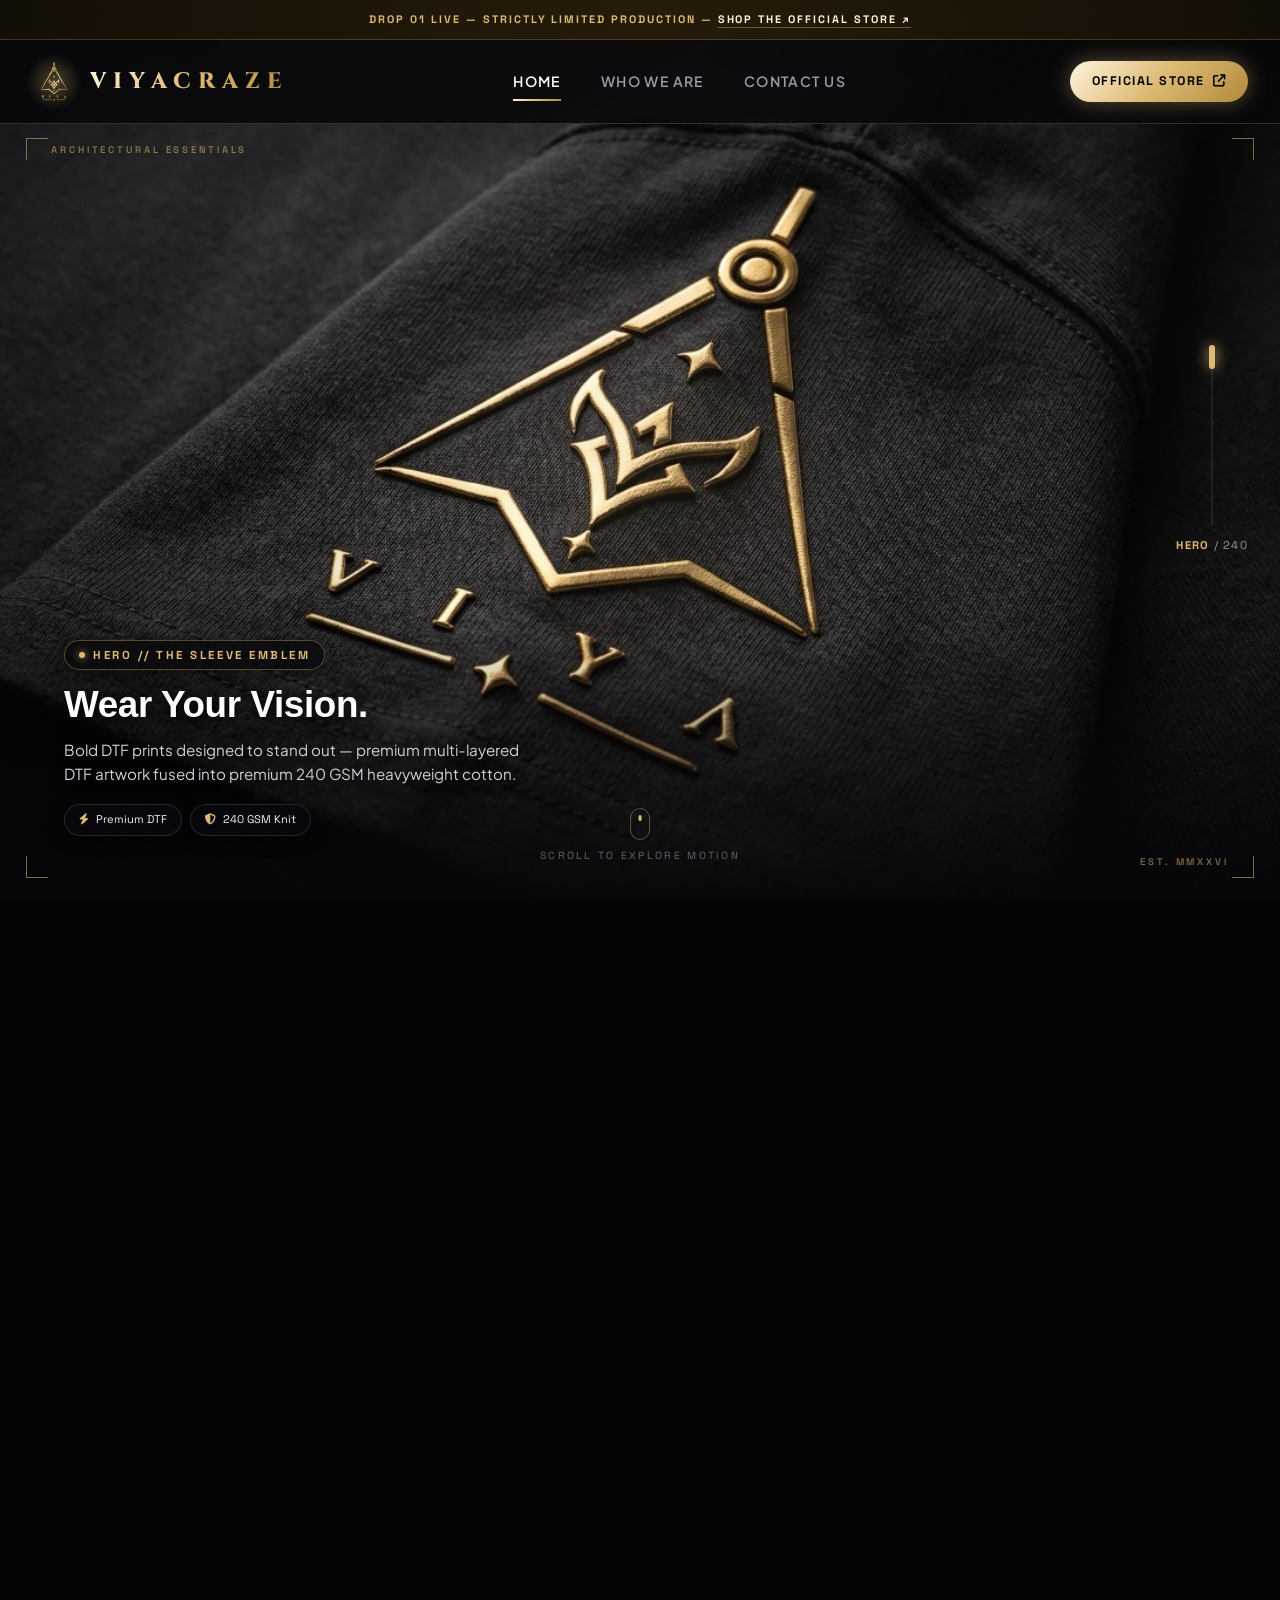
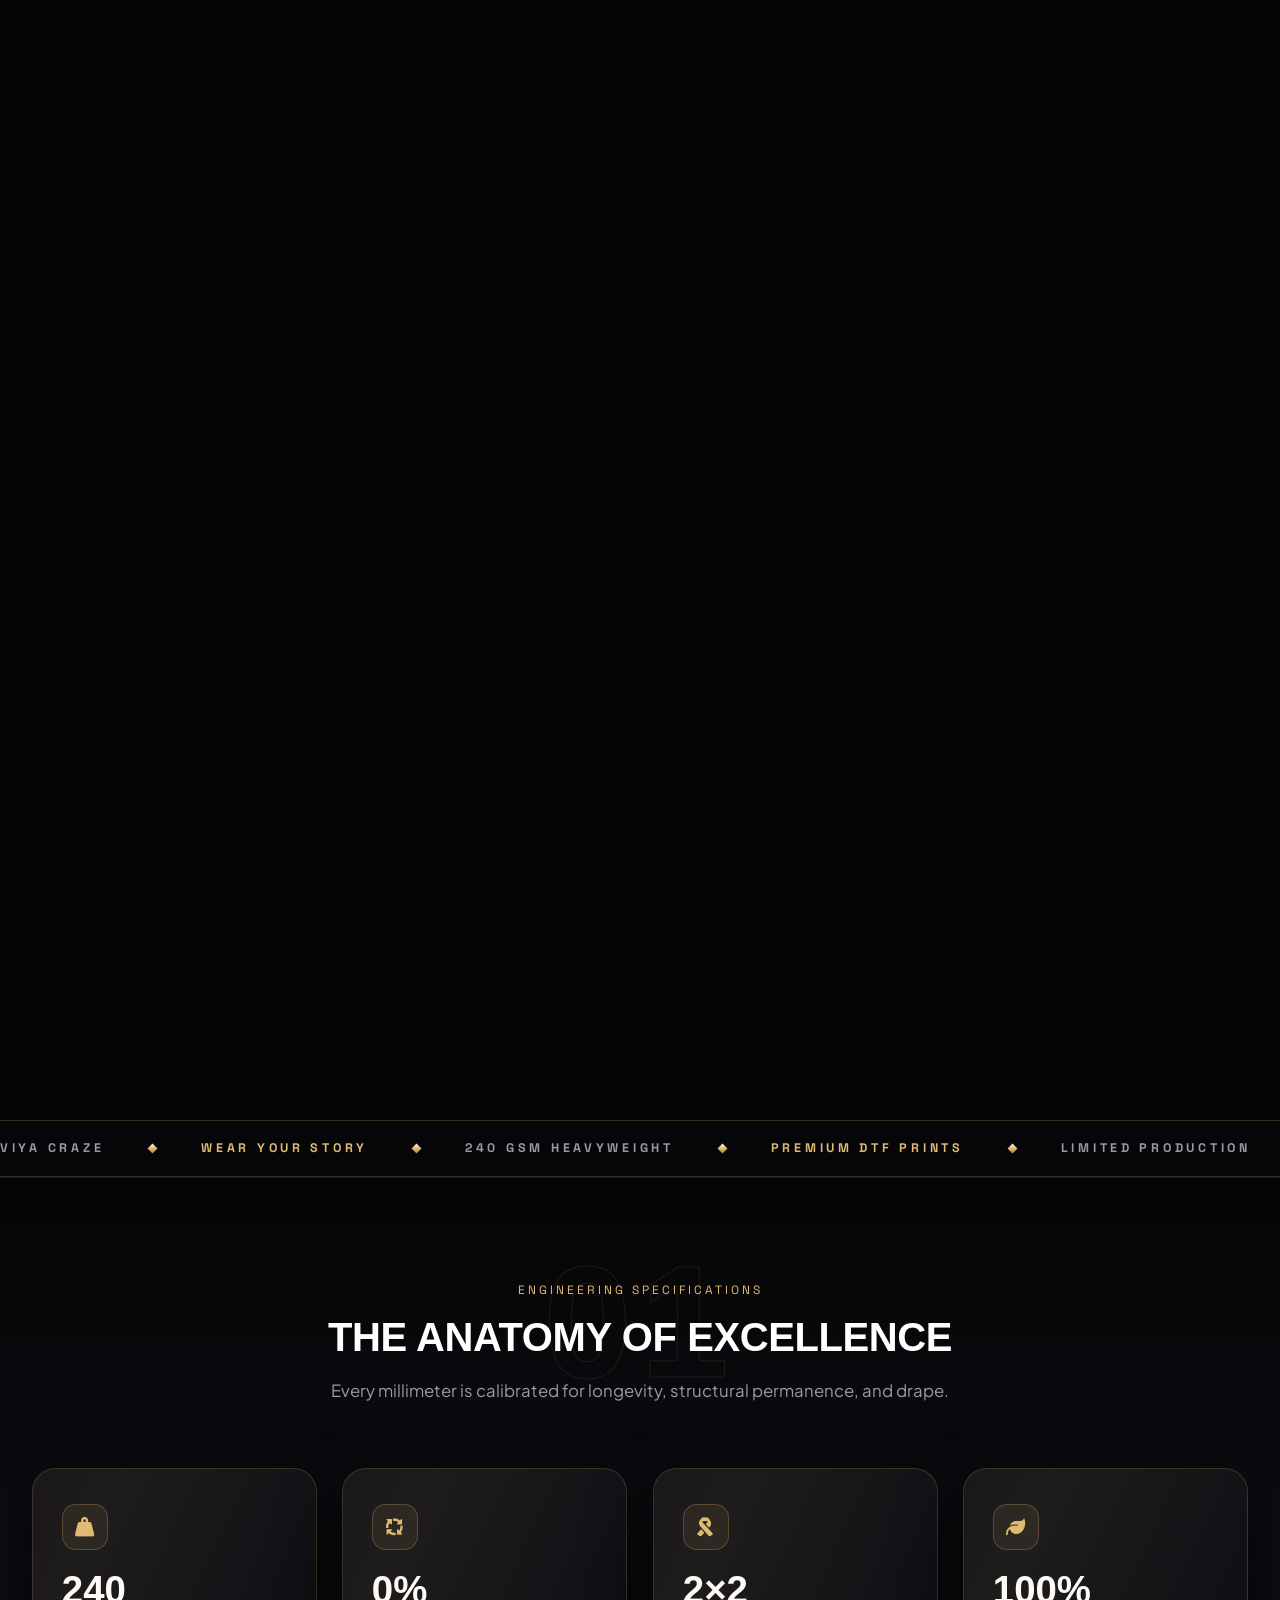
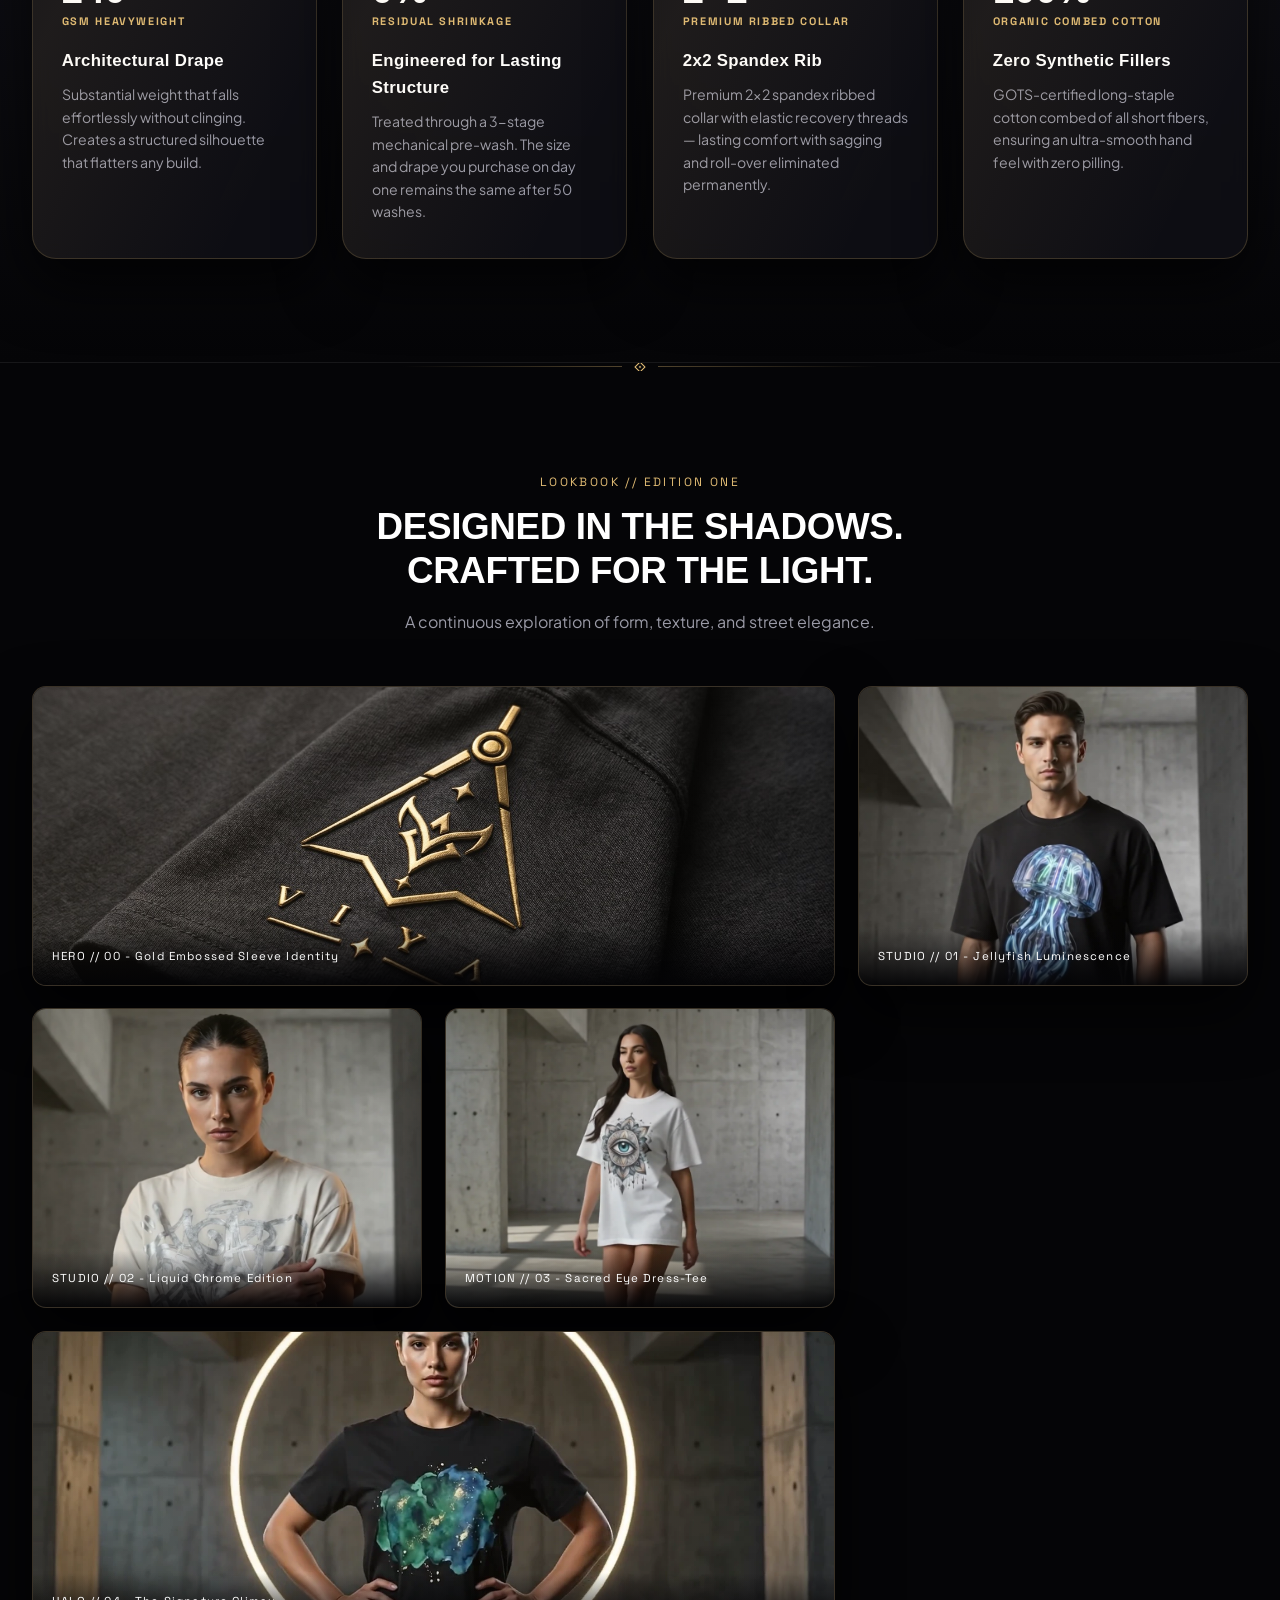
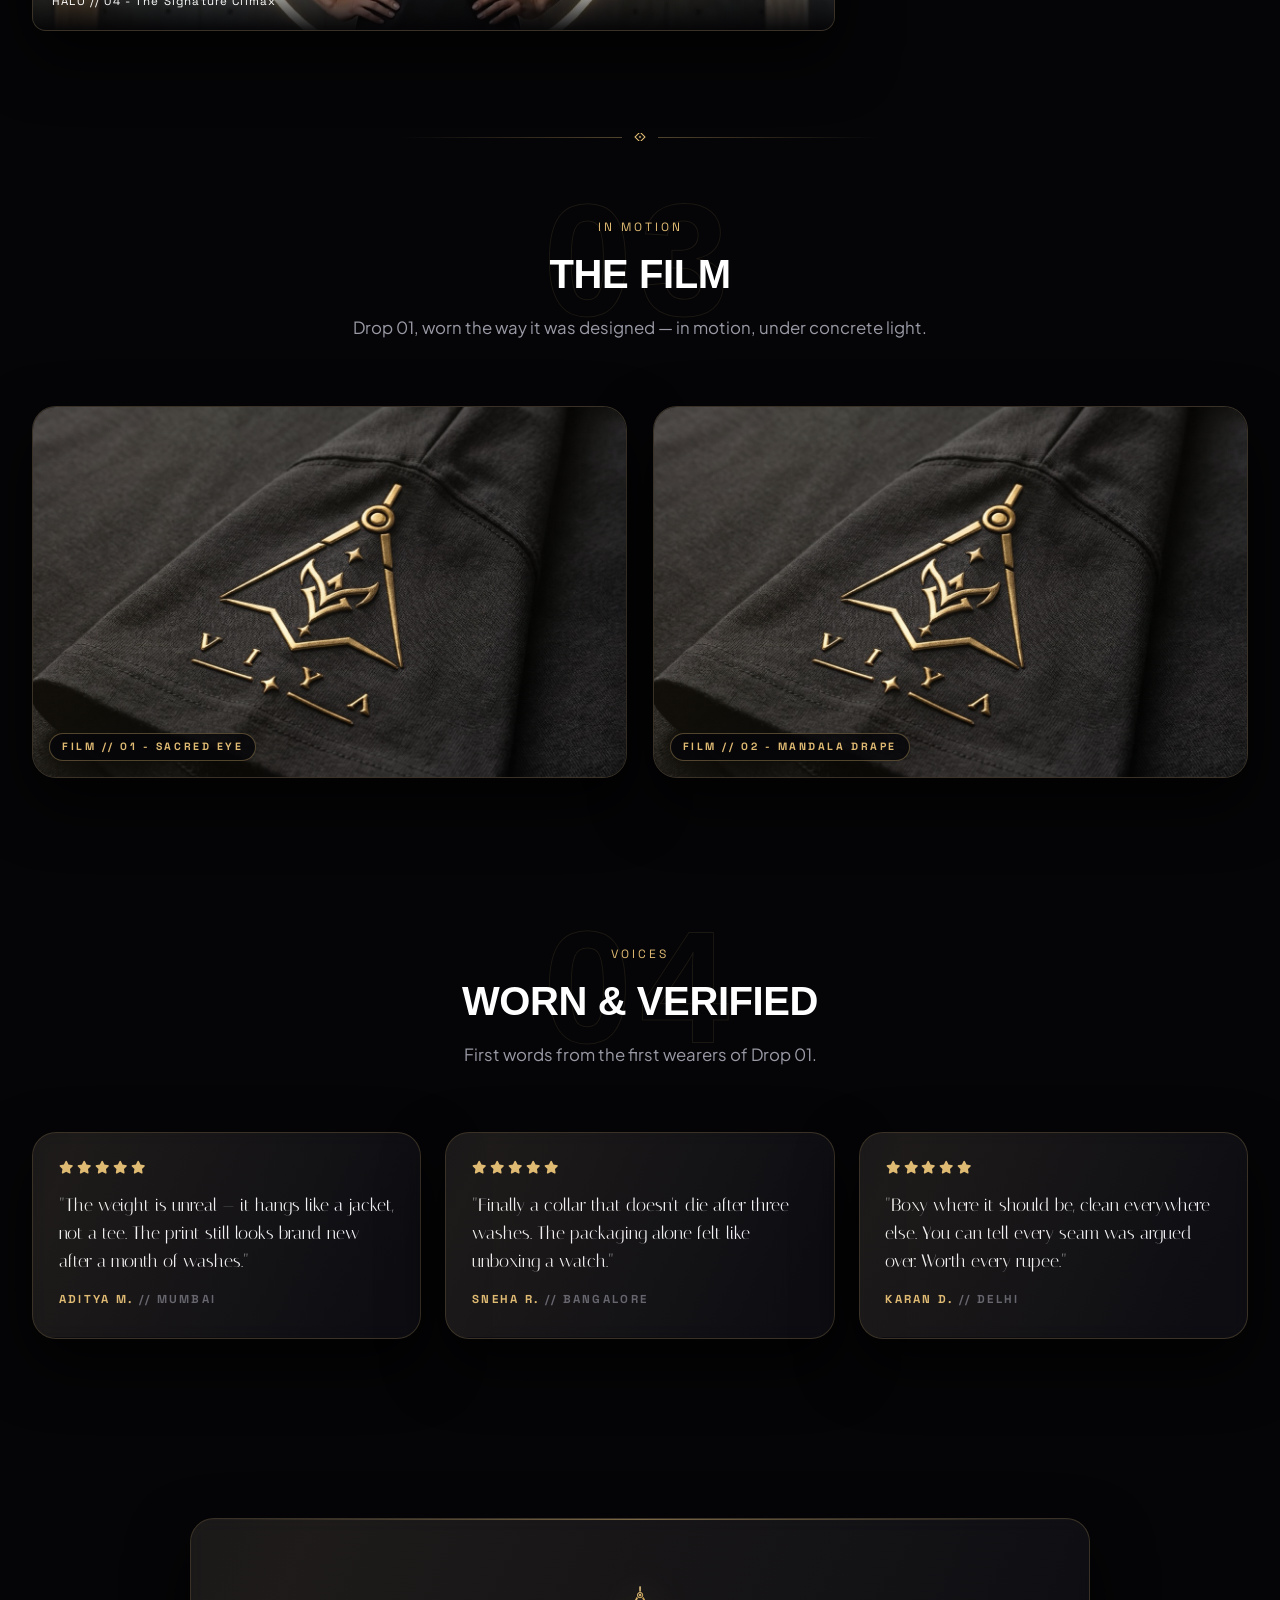
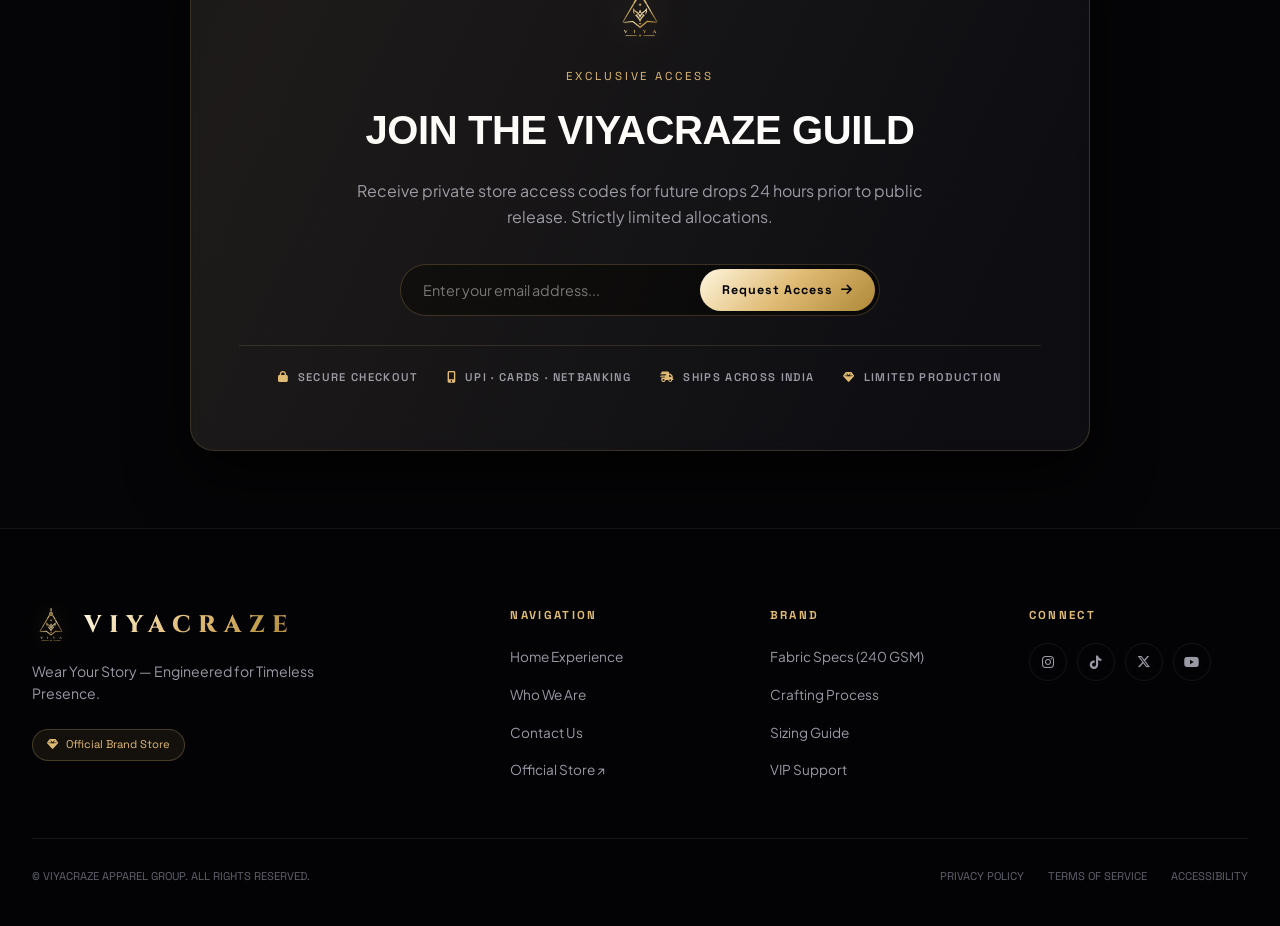
==== commit deb2210e: "feat: phase 3 — trust & conversion layer, new sections, SEO foundations Broken/placeholder fixes: - " ====
--- a/index.html
+++ b/index.html
@@ -5,6 +5,7 @@
   <meta name="viewport" content="width=device-width, initial-scale=1.0, maximum-scale=5.0">
   <title>VIYACRAZE | Architectural Heavyweight Luxury</title>
   <meta name="description" content="Shop VIYACRAZE Drop 01. Engineered 240 GSM heavyweight streetwear with architectural silhouettes and timeless craftsmanship. Available on official store.">
+  <link rel="canonical" href="https://viyacraze.com/">
   
   <!-- PWA & Mobile Web App Meta -->
   <link rel="icon" type="image/svg+xml" href="VIYA_logo_gold.svg">
@@ -19,14 +20,41 @@
   <meta property="og:type" content="website">
   <meta property="og:title" content="VIYACRAZE | Architectural Heavyweight Luxury">
   <meta property="og:description" content="240 GSM Heavyweight Organic Cotton Streetwear. Engineered in the shadows, crafted for the light.">
-  <meta property="og:image" content="viyahero.jpeg">
+  <meta property="og:image" content="viyahero-gold.jpeg">
   <meta property="og:url" content="https://viyacraze.com">
 
   <!-- Twitter Card -->
   <meta name="twitter:card" content="summary_large_image">
   <meta name="twitter:title" content="VIYACRAZE | Architectural Heavyweight Luxury">
   <meta name="twitter:description" content="240 GSM Heavyweight Organic Cotton Streetwear. Engineered in the shadows, crafted for the light.">
-  <meta name="twitter:image" content="viyahero.jpeg">
+  <meta name="twitter:image" content="viyahero-gold.jpeg">
+
+  <script type="application/ld+json">
+  {
+    "@context": "https://schema.org",
+    "@graph": [
+      {
+        "@type": "Organization",
+        "name": "VIYACRAZE",
+        "url": "https://viyacraze.com/",
+        "logo": "https://viyacraze.com/VIYA_logo_gold.svg",
+        "slogan": "Wear Your Story — Engineered for Timeless Presence"
+      },
+      {
+        "@type": "Product",
+        "name": "VIYACRAZE Drop 01 — 240 GSM Heavyweight Tee",
+        "description": "Premium 240 GSM heavyweight cotton tee with bold DTF prints, 2x2 spandex ribbed collar and architectural drop-shoulder fit. Strictly limited production.",
+        "brand": { "@type": "Brand", "name": "VIYACRAZE" },
+        "material": "240 GSM premium heavyweight cotton",
+        "offers": {
+          "@type": "Offer",
+          "url": "https://viyacraze.mydukaan.io",
+          "availability": "https://schema.org/LimitedAvailability"
+        }
+      }
+    ]
+  }
+  </script>
   
   <!-- Premium Luxury Fonts -->
   <link rel="preconnect" href="https://fonts.googleapis.com">
@@ -40,6 +68,11 @@
   <link rel="stylesheet" href="style.css">
 </head>
 <body class="is-loading page-home">
+
+  <!-- Announcement Bar -->
+  <div class="announce-bar" id="announceBar">
+    <span class="announce-text">DROP 01 LIVE &mdash; STRICTLY LIMITED PRODUCTION &mdash; <a href="https://viyacraze.mydukaan.io" target="_blank" rel="noopener">SHOP THE OFFICIAL STORE ↗</a><span class="announce-countdown" id="dropCountdown" hidden></span></span>
+  </div>
 
   <!-- Liquid Ambient Glow Mesh Follower -->
   <div class="liquid-ambient-mesh" id="liquidMesh"></div>
@@ -366,8 +399,8 @@
         <div class="lookbook-mosaic">
           <div class="mosaic-item large glass-liquid-card" title="Click to inspect haute couture detail">
             <span class="mosaic-expand-hint"><i class="fa-solid fa-expand"></i></span>
-            <img src="viyahero.jpeg" alt="VIYA 3D Embossed Sleeve Emblem" loading="lazy">
-            <div class="mosaic-caption">HERO // 00 - 3D Embossed Sleeve Identity</div>
+            <img src="viyahero-gold.jpeg" alt="VIYA Gold Embossed Sleeve Emblem" loading="lazy">
+            <div class="mosaic-caption">HERO // 00 - Gold Embossed Sleeve Identity</div>
           </div>
           <div class="mosaic-item glass-liquid-card" title="Click to inspect haute couture detail">
             <span class="mosaic-expand-hint"><i class="fa-solid fa-expand"></i></span>
@@ -395,6 +428,55 @@
     </section>
 
     <div class="ornament-divider" aria-hidden="true"><span class="od-line"></span><span class="od-diamond"></span><span class="od-line"></span></div>
+
+    <!-- SECTION: THE FILM -->
+    <section id="film" class="section film-section">
+      <div class="section-container">
+        <div class="section-header" data-num="03">
+          <div class="section-eyebrow">IN MOTION</div>
+          <h2 class="section-title">THE FILM</h2>
+          <p class="section-subtitle">Drop 01, worn the way it was designed — in motion, under concrete light.</p>
+        </div>
+        <div class="film-grid">
+          <figure class="film-frame glass-liquid-card">
+            <video src="vdoo.mp4" autoplay muted loop playsinline preload="metadata" poster="viyahero-gold.jpeg" aria-label="VIYACRAZE Drop 01 editorial film, look one"></video>
+            <figcaption class="film-caption">FILM // 01 - SACRED EYE</figcaption>
+          </figure>
+          <figure class="film-frame glass-liquid-card">
+            <video src="vdo.mp4" autoplay muted loop playsinline preload="metadata" poster="viyahero-gold.jpeg" aria-label="VIYACRAZE Drop 01 editorial film, look two"></video>
+            <figcaption class="film-caption">FILM // 02 - MANDALA DRAPE</figcaption>
+          </figure>
+        </div>
+      </div>
+    </section>
+
+    <!-- SECTION: TESTIMONIALS -->
+    <section id="voices" class="section testimonials-section">
+      <div class="section-container">
+        <div class="section-header" data-num="04">
+          <div class="section-eyebrow">VOICES</div>
+          <h2 class="section-title">WORN &amp; VERIFIED</h2>
+          <p class="section-subtitle">First words from the first wearers of Drop 01.</p>
+        </div>
+        <div class="testimonials-grid">
+          <figure class="testimonial-card glass-liquid-card">
+            <div class="testimonial-stars" aria-label="5 out of 5 stars"><i class="fa-solid fa-star"></i><i class="fa-solid fa-star"></i><i class="fa-solid fa-star"></i><i class="fa-solid fa-star"></i><i class="fa-solid fa-star"></i></div>
+            <blockquote class="testimonial-quote">"The weight is unreal — it hangs like a jacket, not a tee. The print still looks brand new after a month of washes."</blockquote>
+            <figcaption class="testimonial-author">ADITYA M. <span>// MUMBAI</span></figcaption>
+          </figure>
+          <figure class="testimonial-card glass-liquid-card">
+            <div class="testimonial-stars" aria-label="5 out of 5 stars"><i class="fa-solid fa-star"></i><i class="fa-solid fa-star"></i><i class="fa-solid fa-star"></i><i class="fa-solid fa-star"></i><i class="fa-solid fa-star"></i></div>
+            <blockquote class="testimonial-quote">"Finally a collar that doesn't die after three washes. The packaging alone felt like unboxing a watch."</blockquote>
+            <figcaption class="testimonial-author">SNEHA R. <span>// BANGALORE</span></figcaption>
+          </figure>
+          <figure class="testimonial-card glass-liquid-card">
+            <div class="testimonial-stars" aria-label="5 out of 5 stars"><i class="fa-solid fa-star"></i><i class="fa-solid fa-star"></i><i class="fa-solid fa-star"></i><i class="fa-solid fa-star"></i><i class="fa-solid fa-star"></i></div>
+            <blockquote class="testimonial-quote">"Boxy where it should be, clean everywhere else. You can tell every seam was argued over. Worth every rupee."</blockquote>
+            <figcaption class="testimonial-author">KARAN D. <span>// DELHI</span></figcaption>
+          </figure>
+        </div>
+      </div>
+    </section>
 
     <!-- SECTION 5: VIP NEWSLETTER & STORE ACCESS -->
     <section class="section cta-section">
@@ -416,6 +498,13 @@
           <div id="newsletterSuccess" class="newsletter-success">
             <i class="fa-solid fa-circle-check"></i> VIP Confirmation sent. Welcome to VIYACRAZE.
           </div>
+
+          <div class="trust-strip" aria-label="Purchase assurances">
+            <span class="trust-item"><i class="fa-solid fa-lock"></i> Secure Checkout</span>
+            <span class="trust-item"><i class="fa-solid fa-mobile-screen-button"></i> UPI &middot; Cards &middot; NetBanking</span>
+            <span class="trust-item"><i class="fa-solid fa-truck-fast"></i> Ships Across India</span>
+            <span class="trust-item"><i class="fa-solid fa-gem"></i> Limited Production</span>
+          </div>
         </div>
       </div>
     </section>
@@ -440,10 +529,13 @@
         <i class="fa-solid fa-xmark"></i>
       </button>
       <div class="lightbox-img-wrap">
-        <img id="lightboxImg" src="viyahero.jpeg" alt="VIYACRAZE Haute Couture Detail">
-      </div>
+        <img id="lightboxImg" src="viyahero-gold.jpeg" alt="VIYACRAZE Haute Couture Detail">
+      </div>
+      <button class="lightbox-nav-btn lightbox-prev" id="lightboxPrev" aria-label="Previous Image"><i class="fa-solid fa-chevron-left"></i></button>
+      <button class="lightbox-nav-btn lightbox-next" id="lightboxNext" aria-label="Next Image"><i class="fa-solid fa-chevron-right"></i></button>
       <div class="lightbox-caption-bar">
-        <span class="lightbox-caption-text" id="lightboxCaption">HERO // 00 - 3D Embossed Sleeve Identity</span>
+        <span class="lightbox-caption-text" id="lightboxCaption">HERO // 00 - Gold Embossed Sleeve Identity</span>
+        <span class="lightbox-counter" id="lightboxCounter">01 / 05</span>
         <a href="https://viyacraze.mydukaan.io" target="_blank" rel="noopener" class="lightbox-store-cta">
           <span>Acquire Piece in Store</span>
           <i class="fa-solid fa-arrow-up-right-from-square"></i>
@@ -451,6 +543,10 @@
       </div>
     </div>
   </div>
+
+  <!-- Scroll Progress + Back To Top -->
+  <div class="scroll-progress" id="scrollProgress" aria-hidden="true"></div>
+  <button class="back-to-top" id="backToTop" aria-label="Back to top"><i class="fa-solid fa-arrow-up"></i></button>
 
   <!-- Footer -->
   <footer class="footer">
@@ -482,7 +578,7 @@
           <ul>
             <li><a href="about.html#philosophy">Fabric Specs (240 GSM)</a></li>
             <li><a href="about.html#process">Crafting Process</a></li>
-            <li><a href="contact.html#faq">Sizing Guide</a></li>
+            <li><a href="contact.html#sizing">Sizing Guide</a></li>
             <li><a href="contact.html#support">VIP Support</a></li>
           </ul>
         </div>
@@ -501,9 +597,9 @@
       <div class="footer-bottom">
         <div class="copyright">© VIYACRAZE APPAREL GROUP. ALL RIGHTS RESERVED.</div>
         <div class="footer-legal">
-          <a href="#">PRIVACY POLICY</a>
-          <a href="#">TERMS OF SERVICE</a>
-          <a href="#">ACCESSIBILITY</a>
+          <a href="privacy.html">PRIVACY POLICY</a>
+          <a href="terms.html">TERMS OF SERVICE</a>
+          <a href="privacy.html#accessibility">ACCESSIBILITY</a>
         </div>
       </div>
     </div>
--- a/style.css
+++ b/style.css
@@ -47,6 +47,7 @@
 
   /* Layout Dimensions & Easing */
   --nav-height: 84px;
+  --announce-h: 40px;
   --ease-couture: cubic-bezier(0.16, 1, 0.3, 1);
   --ease-smooth: cubic-bezier(0.25, 0.8, 0.25, 1);
   --radius-xs: 4px;
@@ -316,7 +317,7 @@
    ========================================================================== */
 .header {
   position: fixed;
-  top: 0;
+  top: var(--announce-h);
   left: 0;
   width: 100%;
   height: var(--nav-height);
@@ -1590,7 +1591,7 @@
    PAGE: WHO WE ARE (about.html)
    ========================================================================== */
 .page-content-wrapper {
-  padding-top: var(--nav-height);
+  padding-top: calc(var(--nav-height) + var(--announce-h));
 }
 
 .about-hero,
@@ -2575,7 +2576,7 @@
 }
 
 .hud-corner.tl {
-  top: calc(var(--nav-height) + 14px);
+  top: calc(var(--nav-height) + var(--announce-h) + 14px);
   left: 1.6rem;
 }
 
@@ -2586,7 +2587,7 @@
 }
 
 .hud-corner.tr {
-  top: calc(var(--nav-height) + 14px);
+  top: calc(var(--nav-height) + var(--announce-h) + 14px);
   right: 1.6rem;
 }
 
@@ -2631,7 +2632,7 @@
 }
 
 .hud-tag.tl {
-  top: calc(var(--nav-height) + 19px);
+  top: calc(var(--nav-height) + var(--announce-h) + 19px);
   left: 3.2rem;
 }
 
@@ -2737,7 +2738,7 @@
 
   .hud-corner.tl,
   .hud-corner.tr {
-    top: calc(var(--nav-height) + 8px);
+    top: calc(var(--nav-height) + var(--announce-h) + 8px);
   }
 
   .hud-corner.tl,
@@ -2778,3 +2779,426 @@
     display: none !important;
   }
 }
+
+/* ==========================================================================
+   PHASE 3 — ANNOUNCEMENT, TRUST, FILM, TESTIMONIALS, SIZING, UTILITIES
+   ========================================================================== */
+
+/* Announcement Bar (fixed above the header) */
+.announce-bar {
+  position: fixed;
+  top: 0;
+  left: 0;
+  right: 0;
+  height: var(--announce-h);
+  z-index: 1001;
+  display: flex;
+  align-items: center;
+  justify-content: center;
+  padding: 0 1rem;
+  background: linear-gradient(90deg, #120d04, #241a08 50%, #120d04);
+  border-bottom: 1px solid var(--border-gold-subtle);
+  overflow: hidden;
+}
+
+.announce-text {
+  font-family: var(--font-mono);
+  font-size: 0.68rem;
+  font-weight: 700;
+  letter-spacing: 0.18em;
+  text-transform: uppercase;
+  color: var(--gold-primary);
+  white-space: nowrap;
+  text-overflow: ellipsis;
+  overflow: hidden;
+}
+
+.announce-text a {
+  color: var(--gold-light);
+  text-decoration: none;
+  border-bottom: 1px solid rgba(223, 186, 115, 0.4);
+  padding-bottom: 1px;
+}
+
+.announce-text a:hover {
+  border-bottom-color: var(--gold-light);
+}
+
+.announce-countdown {
+  margin-left: 0.9em;
+  padding: 2px 10px;
+  border: 1px solid var(--border-gold-active);
+  border-radius: var(--radius-pill);
+  color: var(--gold-light);
+  font-variant-numeric: tabular-nums;
+}
+
+/* Trust strip under conversion points */
+.trust-strip {
+  display: flex;
+  flex-wrap: wrap;
+  justify-content: center;
+  gap: 0.8rem 1.8rem;
+  margin-top: 1.8rem;
+  padding-top: 1.4rem;
+  border-top: 1px solid rgba(223, 186, 115, 0.15);
+}
+
+.trust-item {
+  display: inline-flex;
+  align-items: center;
+  gap: 8px;
+  font-family: var(--font-mono);
+  font-size: 0.7rem;
+  font-weight: 600;
+  letter-spacing: 0.12em;
+  text-transform: uppercase;
+  color: var(--text-secondary);
+}
+
+.trust-item i {
+  color: var(--gold-primary);
+}
+
+/* The Film — dual editorial video frames */
+.film-section {
+  padding-top: clamp(3rem, 6vw, 5rem);
+}
+
+.film-grid {
+  display: grid;
+  grid-template-columns: 1fr 1fr;
+  gap: 1.6rem;
+  max-width: 1240px;
+  margin: 0 auto;
+}
+
+.film-frame {
+  position: relative;
+  overflow: hidden;
+  border-radius: var(--radius-lg);
+  padding: 0;
+}
+
+.film-frame video {
+  display: block;
+  width: 100%;
+  aspect-ratio: 16 / 10;
+  object-fit: cover;
+  background: #000;
+}
+
+.film-caption {
+  position: absolute;
+  left: 1rem;
+  bottom: 1rem;
+  font-family: var(--font-mono);
+  font-size: 0.66rem;
+  font-weight: 700;
+  letter-spacing: 0.24em;
+  color: var(--gold-primary);
+  background: rgba(6, 6, 9, 0.82);
+  border: 1px solid rgba(223, 186, 115, 0.35);
+  padding: 5px 12px;
+  border-radius: var(--radius-pill);
+}
+
+/* Testimonials */
+.testimonials-section {
+  padding-top: clamp(2.5rem, 5vw, 4rem);
+}
+
+.testimonials-grid {
+  display: grid;
+  grid-template-columns: repeat(3, 1fr);
+  gap: 1.5rem;
+  max-width: 1240px;
+  margin: 0 auto;
+}
+
+.testimonial-card {
+  padding: 1.8rem 1.6rem;
+  display: flex;
+  flex-direction: column;
+  gap: 1rem;
+}
+
+.testimonial-stars {
+  display: flex;
+  gap: 4px;
+  color: var(--gold-primary);
+  font-size: 0.8rem;
+}
+
+.testimonial-quote {
+  font-family: var(--font-serif-couture);
+  font-size: 1.12rem;
+  line-height: 1.55;
+  color: var(--text-primary);
+  flex-grow: 1;
+}
+
+.testimonial-author {
+  font-family: var(--font-mono);
+  font-size: 0.72rem;
+  font-weight: 700;
+  letter-spacing: 0.2em;
+  color: var(--gold-primary);
+}
+
+.testimonial-author span {
+  color: var(--text-muted);
+}
+
+/* Size guide */
+.size-table-wrap {
+  max-width: 760px;
+  margin: 0 auto;
+  padding: 2rem clamp(1.2rem, 4vw, 2.4rem);
+}
+
+.size-table {
+  width: 100%;
+  border-collapse: collapse;
+  font-family: var(--font-mono);
+  font-size: 0.88rem;
+}
+
+.size-table th {
+  font-size: 0.7rem;
+  font-weight: 700;
+  letter-spacing: 0.2em;
+  text-transform: uppercase;
+  color: var(--gold-primary);
+  text-align: left;
+  padding: 0.7rem 0.9rem;
+  border-bottom: 1px solid var(--border-gold-active);
+}
+
+.size-table td {
+  padding: 0.75rem 0.9rem;
+  border-bottom: 1px solid rgba(255, 255, 255, 0.06);
+  color: var(--text-primary);
+  font-variant-numeric: tabular-nums;
+}
+
+.size-table td:first-child {
+  font-weight: 700;
+  color: var(--gold-primary);
+}
+
+.size-notes {
+  margin-top: 1.4rem;
+  display: grid;
+  gap: 0.6rem;
+  font-size: 0.86rem;
+  color: var(--text-secondary);
+  line-height: 1.6;
+}
+
+.size-notes strong {
+  color: var(--text-primary);
+}
+
+.size-verify {
+  font-family: var(--font-mono);
+  font-size: 0.72rem;
+  letter-spacing: 0.08em;
+  color: var(--text-muted);
+}
+
+/* Lightbox navigation */
+.lightbox-nav-btn {
+  position: absolute;
+  top: 50%;
+  transform: translateY(-50%);
+  width: 48px;
+  height: 48px;
+  border-radius: 50%;
+  background: rgba(6, 6, 9, 0.75);
+  border: 1px solid var(--border-gold-active);
+  color: var(--gold-primary);
+  font-size: 1rem;
+  cursor: pointer;
+  display: flex;
+  align-items: center;
+  justify-content: center;
+  transition: background 0.25s, color 0.25s, transform 0.25s var(--ease-couture);
+  z-index: 2;
+}
+
+.lightbox-nav-btn:hover {
+  background: var(--gold-primary);
+  color: #060609;
+}
+
+.lightbox-nav-btn.lightbox-prev {
+  left: clamp(0.6rem, 3vw, 2.4rem);
+}
+
+.lightbox-nav-btn.lightbox-next {
+  right: clamp(0.6rem, 3vw, 2.4rem);
+}
+
+.lightbox-counter {
+  font-family: var(--font-mono);
+  font-size: 0.72rem;
+  font-weight: 700;
+  letter-spacing: 0.2em;
+  color: var(--gold-primary);
+  font-variant-numeric: tabular-nums;
+}
+
+/* Scroll progress + back to top */
+.scroll-progress {
+  position: fixed;
+  top: 0;
+  left: 0;
+  height: 3px;
+  width: 0%;
+  background: var(--gold-gradient);
+  box-shadow: 0 0 12px var(--gold-glow);
+  z-index: 10500;
+  pointer-events: none;
+  transition: width 0.08s linear;
+}
+
+.back-to-top {
+  position: fixed;
+  bottom: 1.6rem;
+  right: 1.6rem;
+  width: 48px;
+  height: 48px;
+  border-radius: 50%;
+  background: rgba(8, 8, 12, 0.9);
+  border: 1px solid var(--border-gold-active);
+  color: var(--gold-primary);
+  font-size: 0.95rem;
+  cursor: pointer;
+  opacity: 0;
+  visibility: hidden;
+  transform: translateY(14px);
+  transition: opacity 0.35s var(--ease-couture), transform 0.35s var(--ease-couture), visibility 0.35s, background 0.25s, color 0.25s;
+  z-index: 998;
+  box-shadow: 0 10px 30px rgba(0, 0, 0, 0.7), 0 0 18px rgba(223, 186, 115, 0.25);
+}
+
+.back-to-top.visible {
+  opacity: 1;
+  visibility: visible;
+  transform: translateY(0);
+}
+
+.back-to-top:hover {
+  background: var(--gold-primary);
+  color: #060609;
+}
+
+/* Anchored sections clear the fixed announcement + header */
+.section[id], .about-hero[id], .contact-hero[id] {
+  scroll-margin-top: calc(var(--nav-height) + var(--announce-h) + 8px);
+}
+
+/* Legal pages */
+.legal-content {
+  max-width: 800px;
+}
+
+.legal-content h2 {
+  font-family: var(--font-display);
+  font-size: 1.05rem;
+  font-weight: 700;
+  letter-spacing: 0.08em;
+  text-transform: uppercase;
+  color: var(--gold-primary);
+  margin: 2.2rem 0 0.8rem 0;
+  scroll-margin-top: calc(var(--nav-height) + var(--announce-h) + 20px);
+}
+
+.legal-content h2:first-child {
+  margin-top: 0;
+}
+
+.legal-content .body-text {
+  margin-bottom: 0.8rem;
+}
+
+.legal-content a {
+  color: var(--gold-primary);
+  text-decoration: none;
+  border-bottom: 1px solid rgba(223, 186, 115, 0.4);
+}
+
+.legal-content a:hover {
+  color: var(--gold-light);
+}
+
+/* 404 page */
+.nf404-wrap {
+  min-height: 100vh;
+  min-height: 100dvh;
+  display: flex;
+  align-items: center;
+  justify-content: center;
+  padding: calc(var(--nav-height) + 2rem) 1.5rem 3rem;
+  background:
+    radial-gradient(circle at 50% 30%, rgba(223, 186, 115, 0.07), transparent 65%),
+    var(--bg-obsidian);
+  text-align: center;
+}
+
+.nf404-code {
+  font-family: var(--font-display);
+  font-size: clamp(6rem, 22vw, 13rem);
+  font-weight: 800;
+  line-height: 1;
+  letter-spacing: 0.04em;
+  color: var(--text-pure);
+  text-shadow: 0 20px 60px rgba(0, 0, 0, 0.8);
+}
+
+.nf404-text {
+  font-family: var(--font-serif-couture);
+  font-size: clamp(1.2rem, 3vw, 1.6rem);
+  color: var(--text-secondary);
+  margin: 1.2rem 0 2rem;
+}
+
+.nf404-actions {
+  display: flex;
+  gap: 1rem;
+  justify-content: center;
+  flex-wrap: wrap;
+}
+
+/* Responsive collapses */
+@media (max-width: 900px) {
+  .film-grid {
+    grid-template-columns: 1fr;
+  }
+
+  .testimonials-grid {
+    grid-template-columns: 1fr;
+    max-width: 560px;
+  }
+}
+
+@media (max-width: 768px) {
+  :root {
+    --announce-h: 34px;
+  }
+
+  .announce-text {
+    font-size: 0.58rem;
+    letter-spacing: 0.12em;
+  }
+
+  .back-to-top {
+    display: none;
+  }
+
+  .lightbox-nav-btn {
+    width: 40px;
+    height: 40px;
+  }
+}
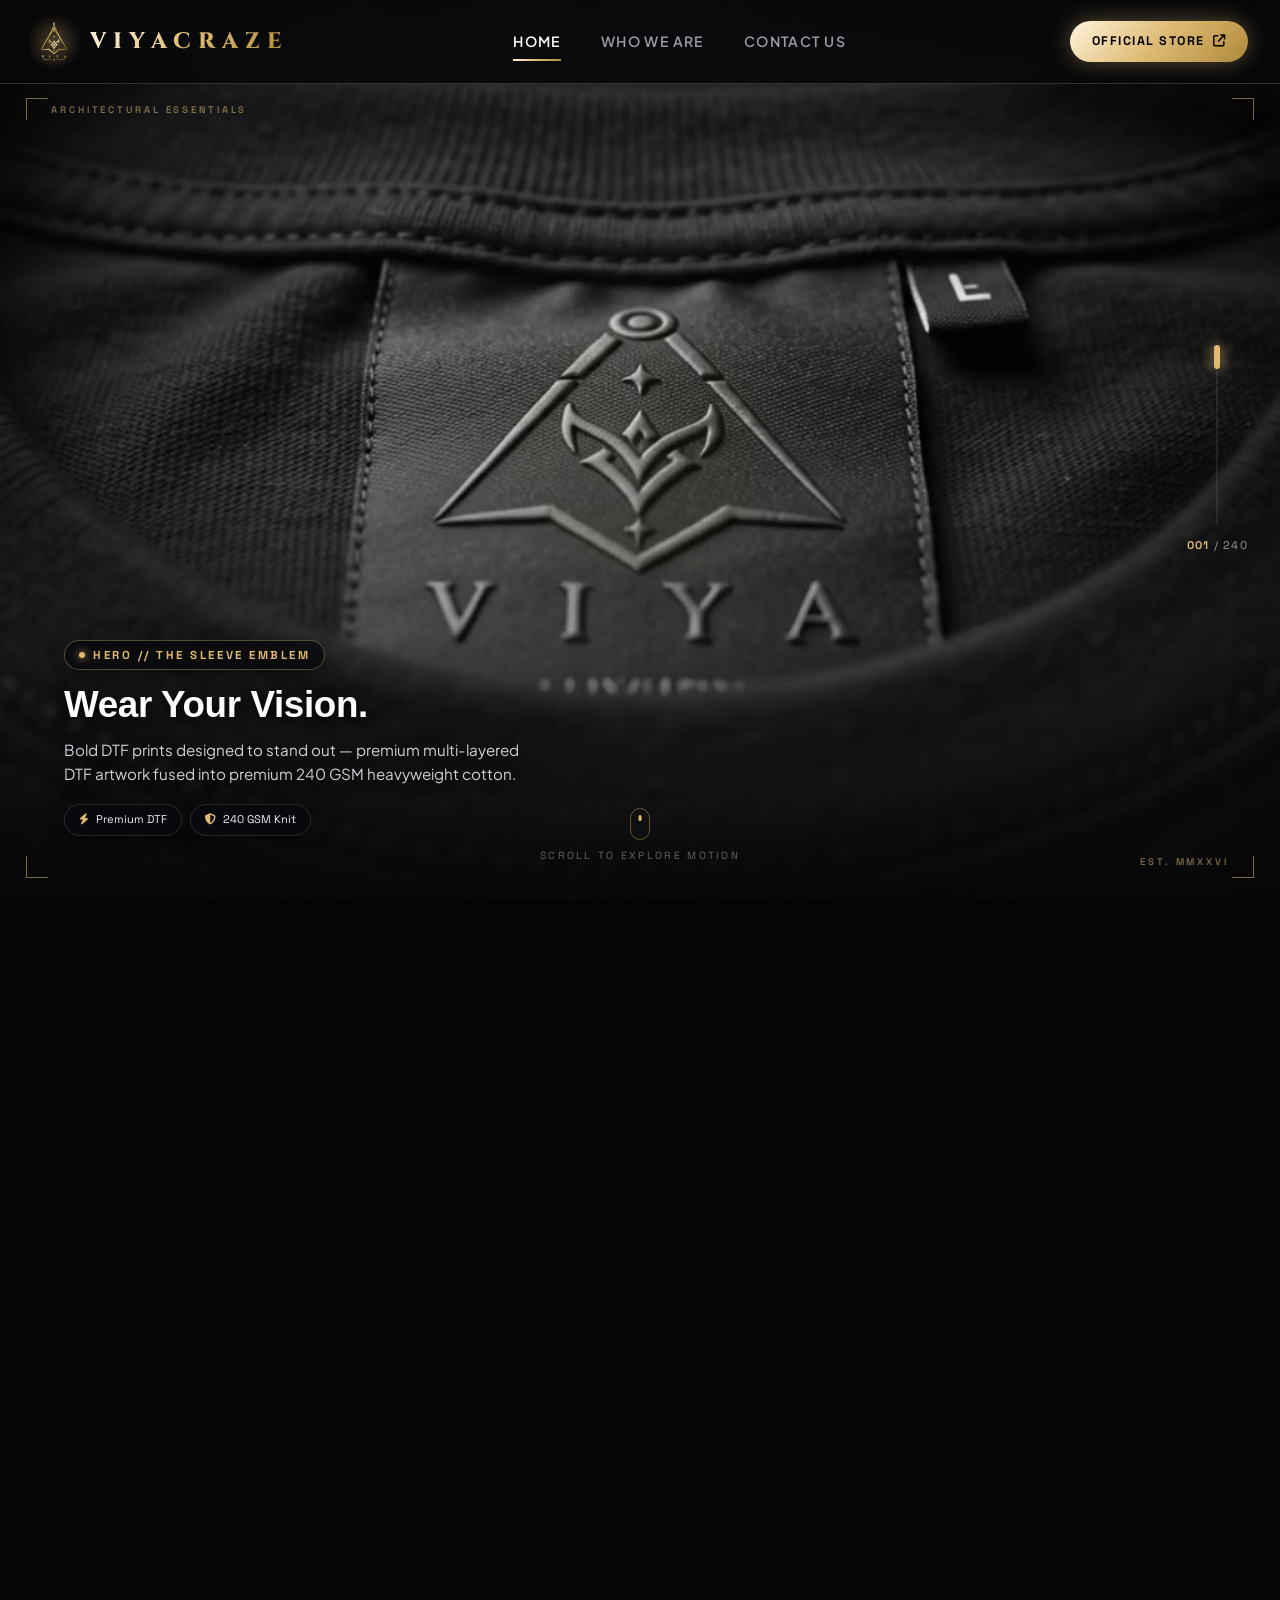
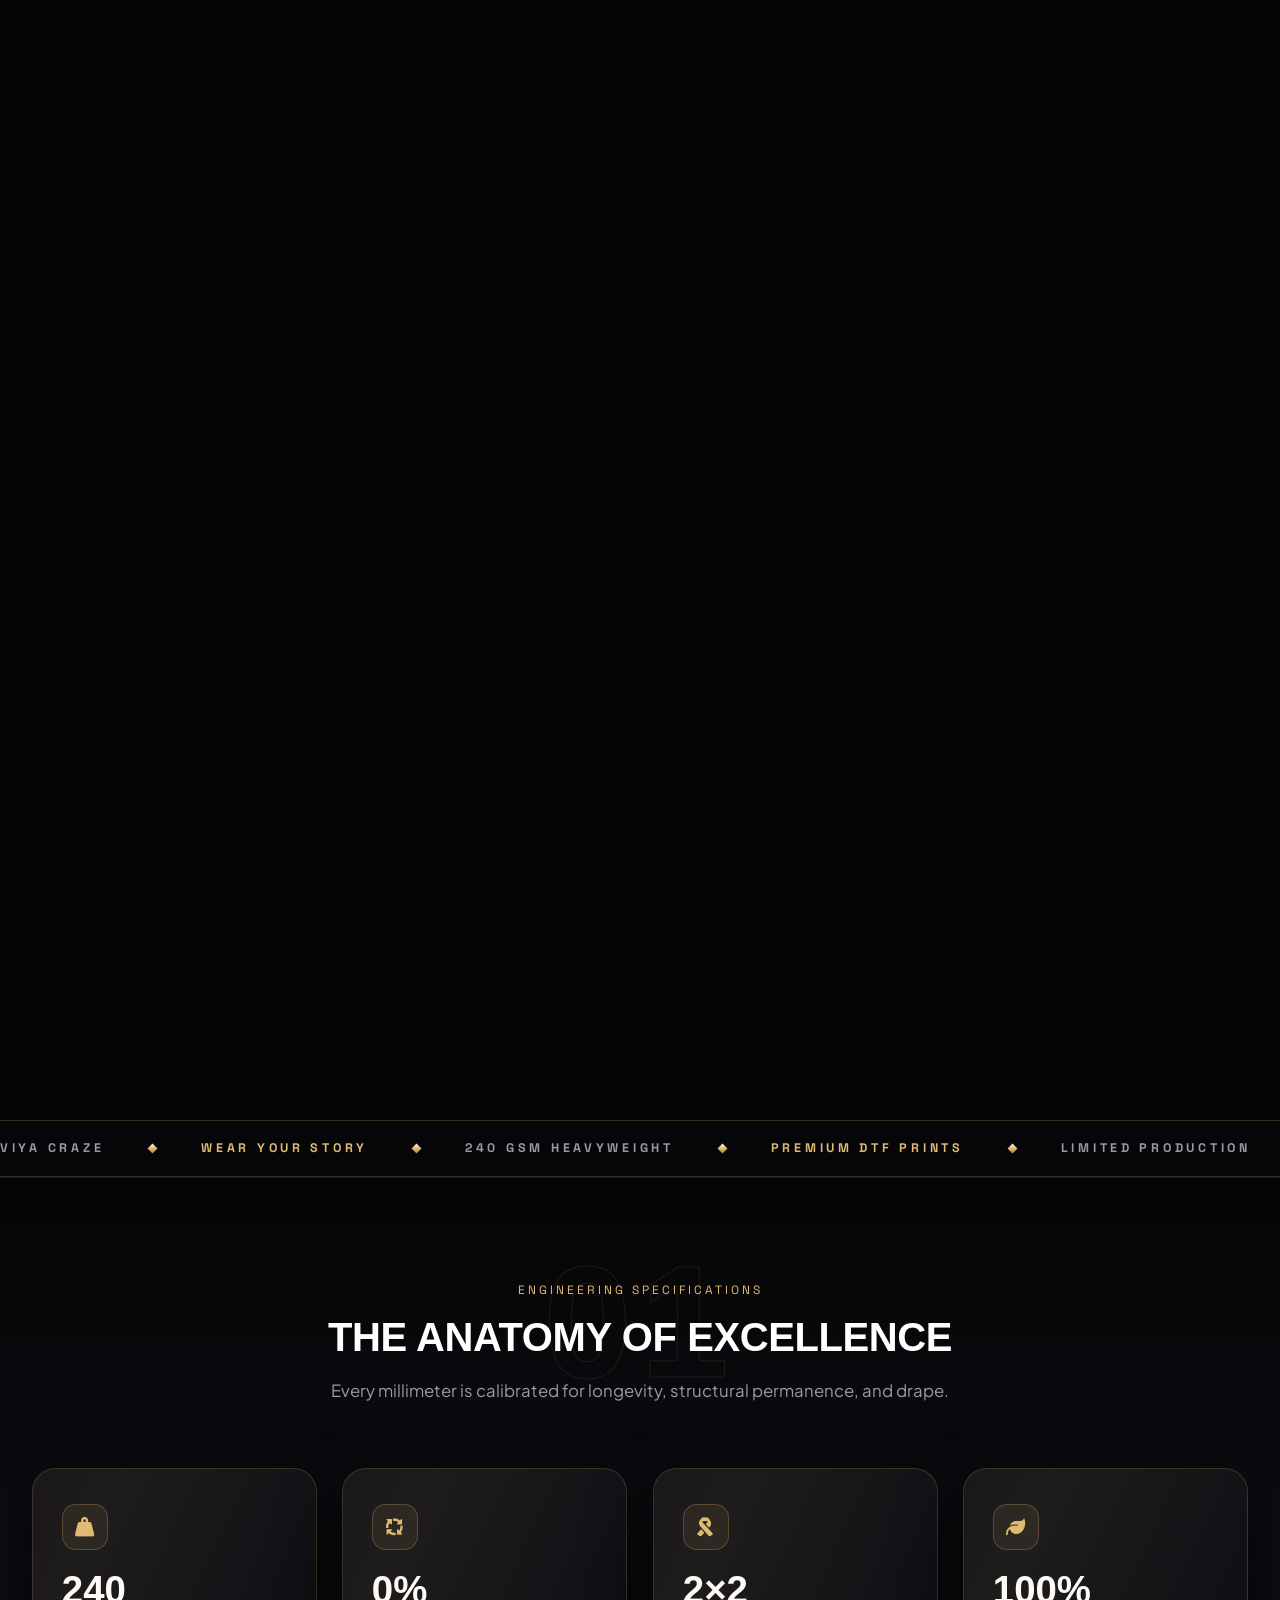
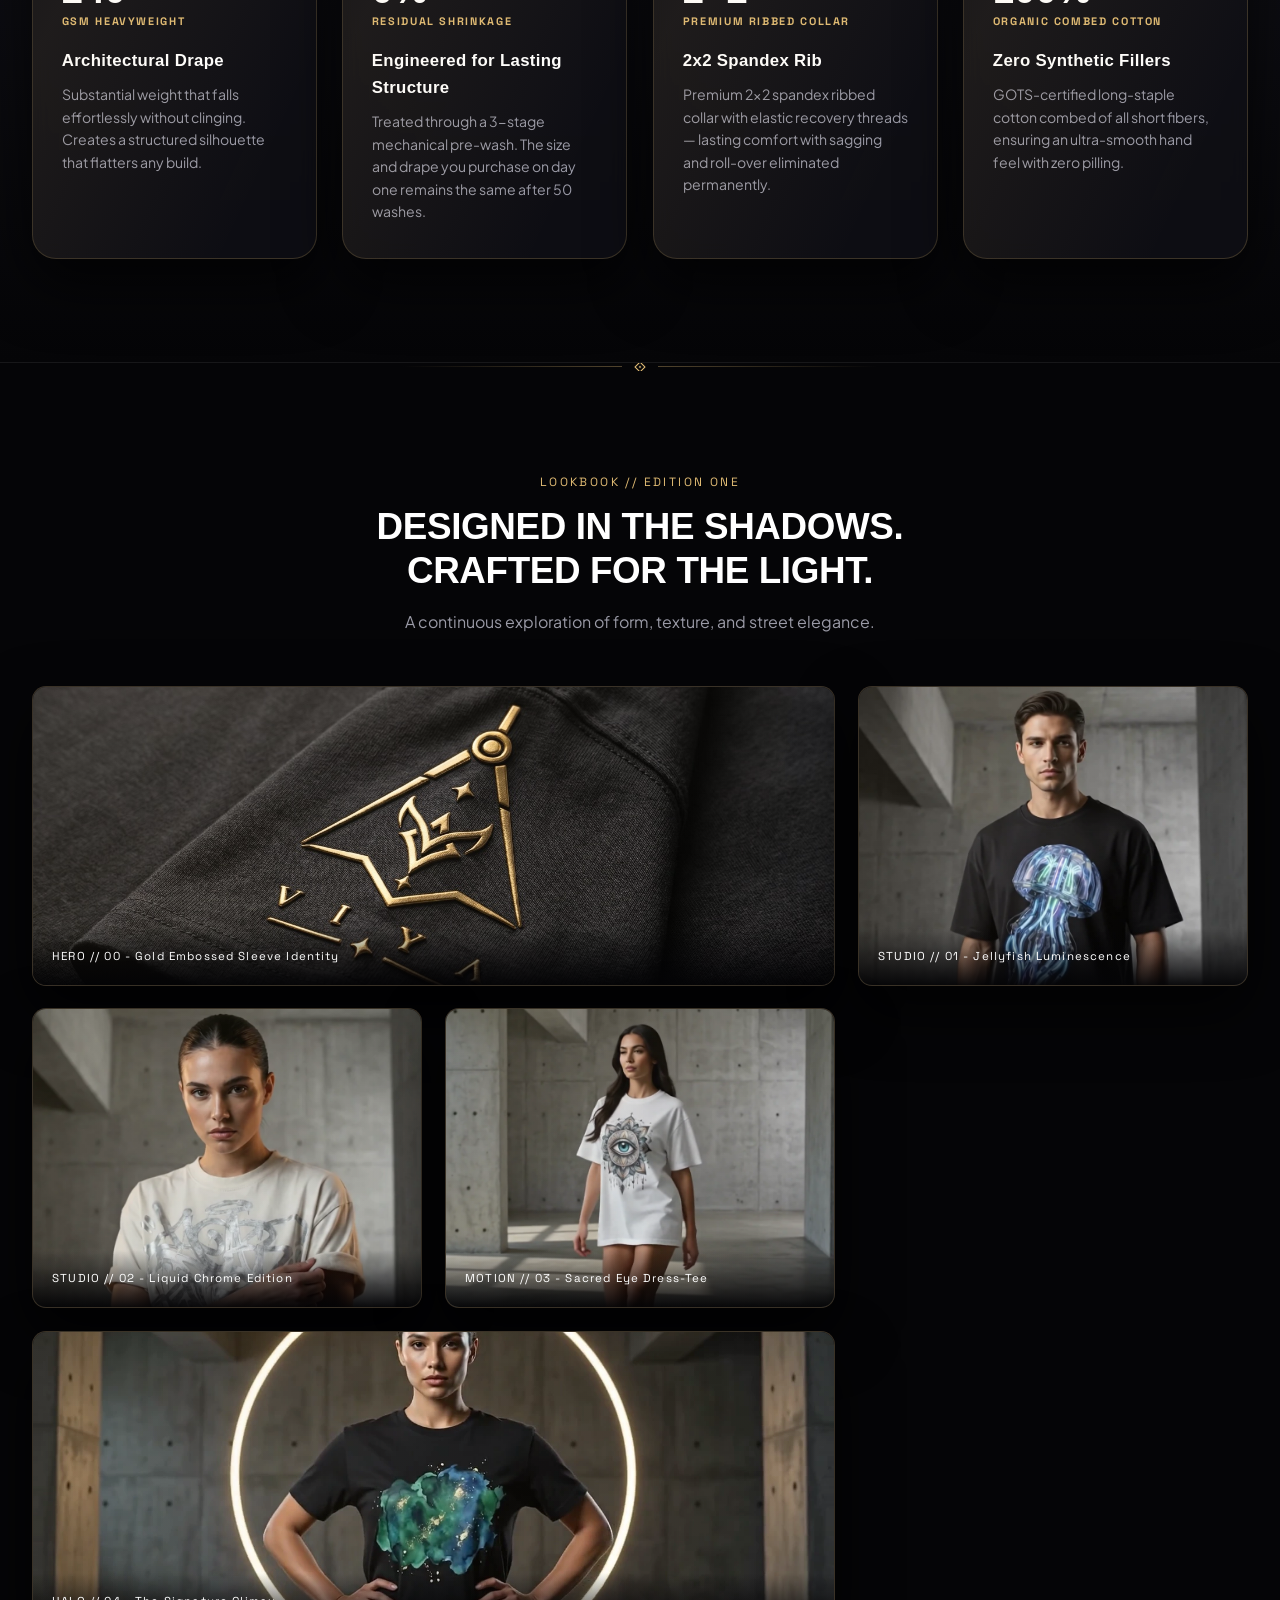
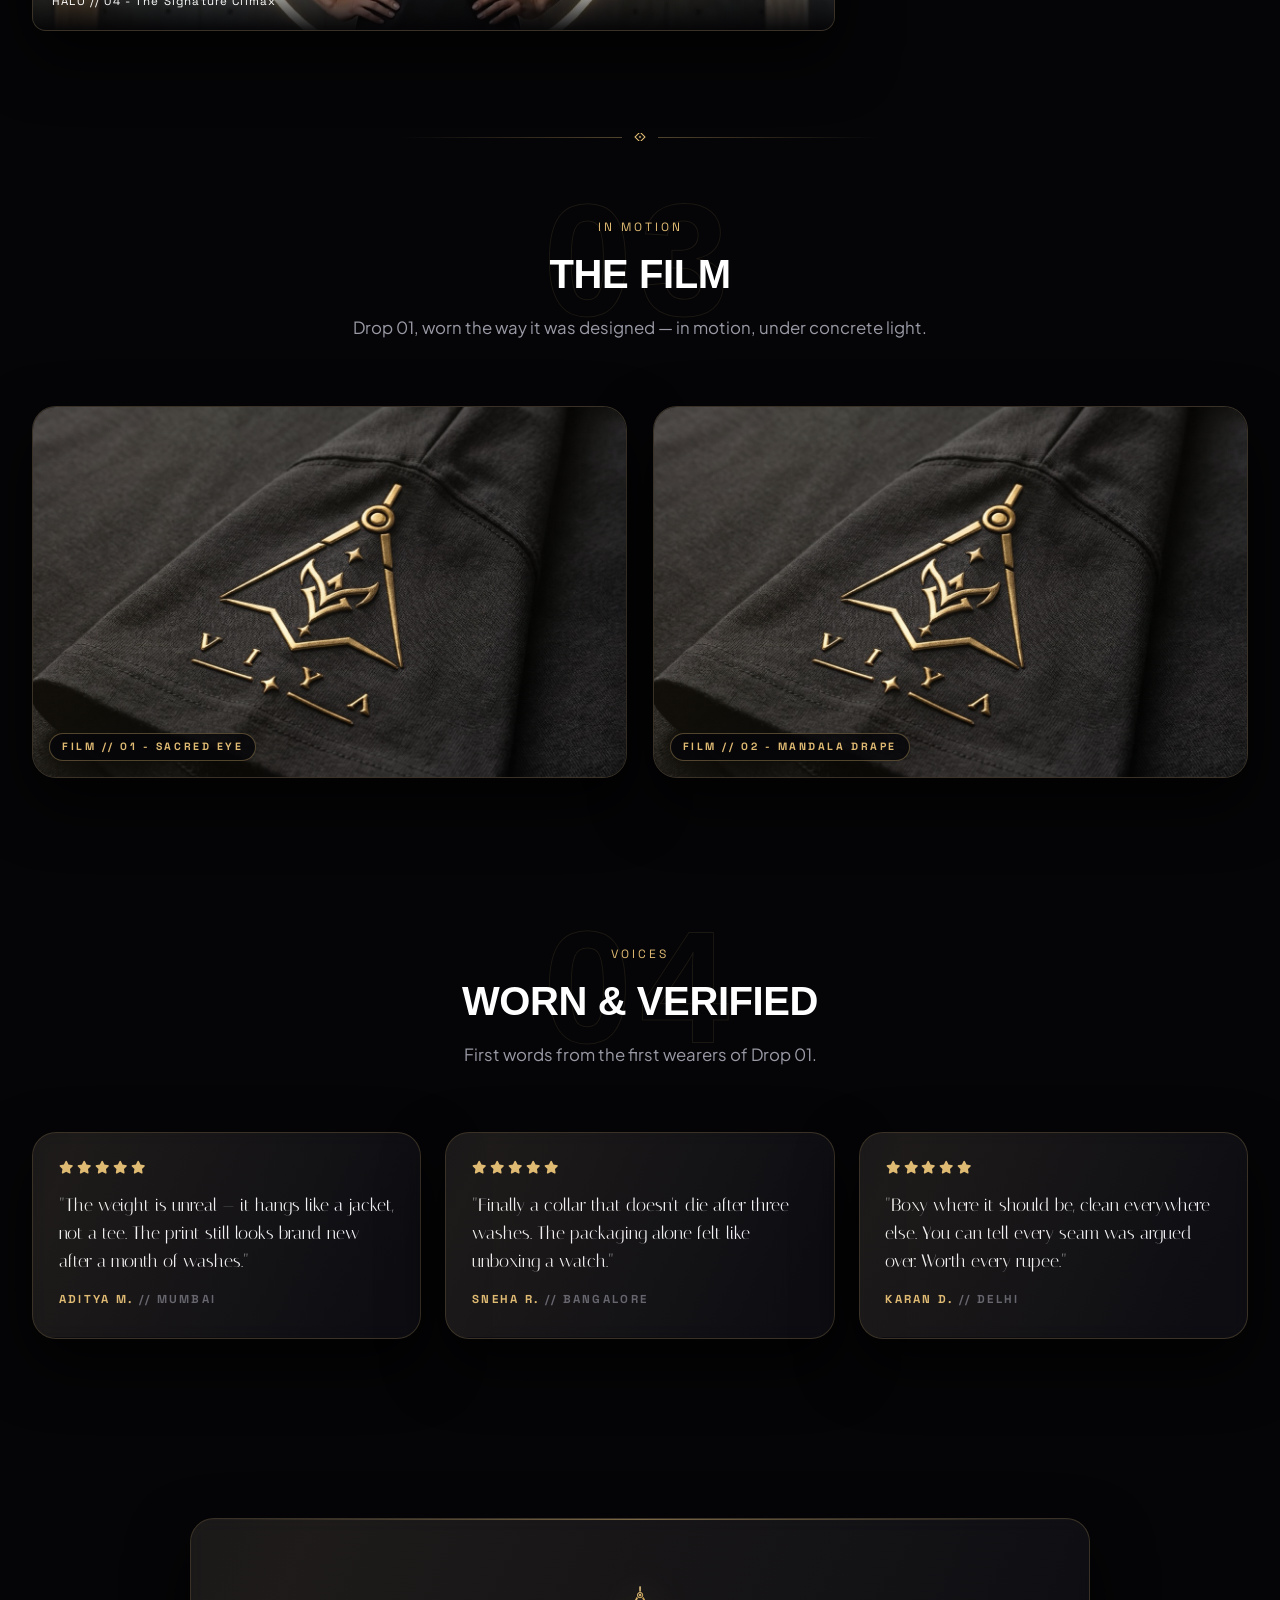
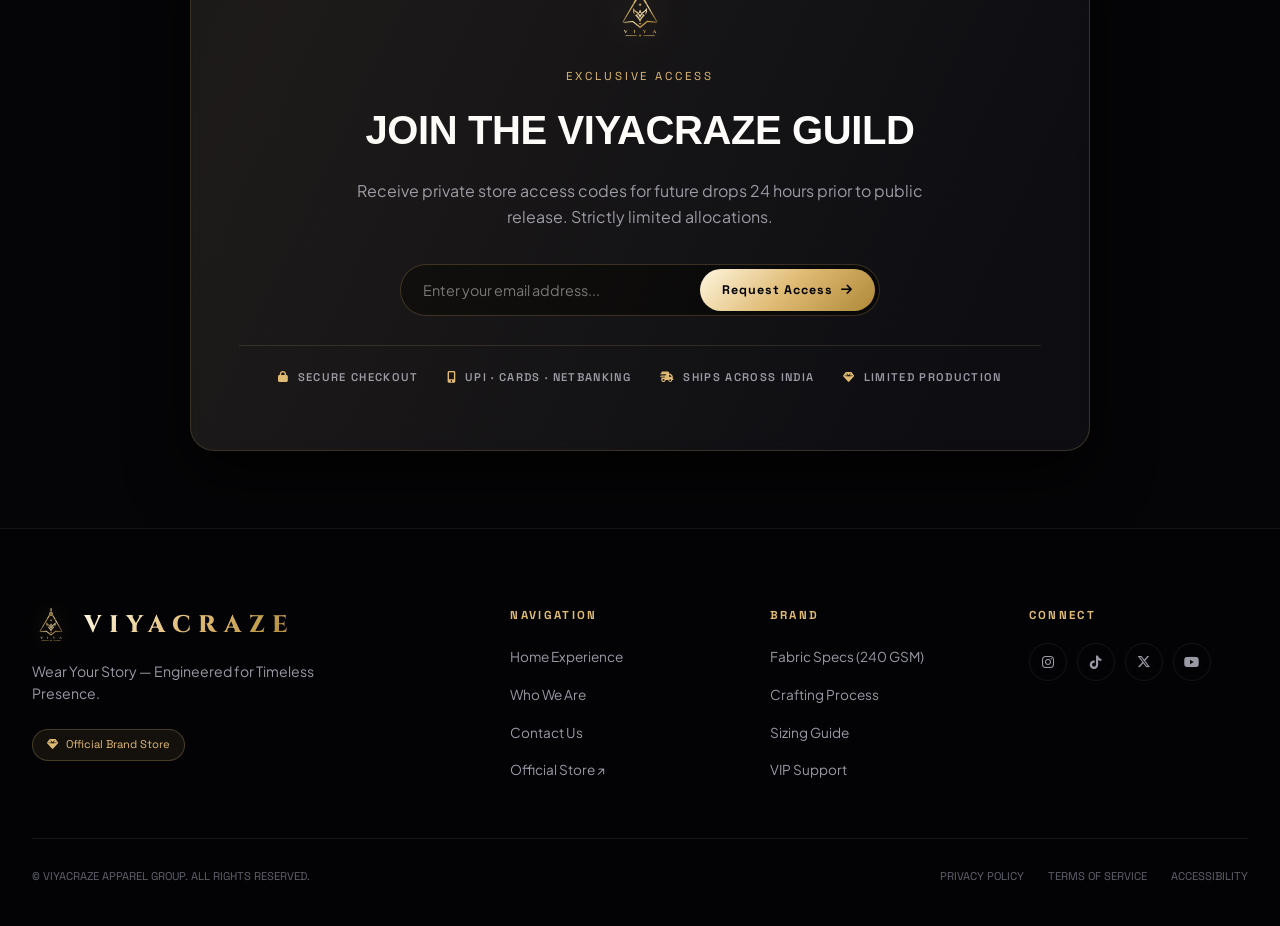
==== commit fd0110f5: "fix: remove announcement bar from all pages, restore header offsets" ====
--- a/index.html
+++ b/index.html
@@ -69,10 +69,6 @@
 </head>
 <body class="is-loading page-home">
 
-  <!-- Announcement Bar -->
-  <div class="announce-bar" id="announceBar">
-    <span class="announce-text">DROP 01 LIVE &mdash; STRICTLY LIMITED PRODUCTION &mdash; <a href="https://viyacraze.mydukaan.io" target="_blank" rel="noopener">SHOP THE OFFICIAL STORE ↗</a><span class="announce-countdown" id="dropCountdown" hidden></span></span>
-  </div>
 
   <!-- Liquid Ambient Glow Mesh Follower -->
   <div class="liquid-ambient-mesh" id="liquidMesh"></div>
--- a/style.css
+++ b/style.css
@@ -47,7 +47,6 @@
 
   /* Layout Dimensions & Easing */
   --nav-height: 84px;
-  --announce-h: 40px;
   --ease-couture: cubic-bezier(0.16, 1, 0.3, 1);
   --ease-smooth: cubic-bezier(0.25, 0.8, 0.25, 1);
   --radius-xs: 4px;
@@ -317,7 +316,7 @@
    ========================================================================== */
 .header {
   position: fixed;
-  top: var(--announce-h);
+  top: 0;
   left: 0;
   width: 100%;
   height: var(--nav-height);
@@ -1591,7 +1590,7 @@
    PAGE: WHO WE ARE (about.html)
    ========================================================================== */
 .page-content-wrapper {
-  padding-top: calc(var(--nav-height) + var(--announce-h));
+  padding-top: var(--nav-height);
 }
 
 .about-hero,
@@ -2576,7 +2575,7 @@
 }
 
 .hud-corner.tl {
-  top: calc(var(--nav-height) + var(--announce-h) + 14px);
+  top: calc(var(--nav-height) + 14px);
   left: 1.6rem;
 }
 
@@ -2587,7 +2586,7 @@
 }
 
 .hud-corner.tr {
-  top: calc(var(--nav-height) + var(--announce-h) + 14px);
+  top: calc(var(--nav-height) + 14px);
   right: 1.6rem;
 }
 
@@ -2632,7 +2631,7 @@
 }
 
 .hud-tag.tl {
-  top: calc(var(--nav-height) + var(--announce-h) + 19px);
+  top: calc(var(--nav-height) + 19px);
   left: 3.2rem;
 }
 
@@ -2738,7 +2737,7 @@
 
   .hud-corner.tl,
   .hud-corner.tr {
-    top: calc(var(--nav-height) + var(--announce-h) + 8px);
+    top: calc(var(--nav-height) + 8px);
   }
 
   .hud-corner.tl,
@@ -2784,54 +2783,6 @@
    PHASE 3 — ANNOUNCEMENT, TRUST, FILM, TESTIMONIALS, SIZING, UTILITIES
    ========================================================================== */
 
-/* Announcement Bar (fixed above the header) */
-.announce-bar {
-  position: fixed;
-  top: 0;
-  left: 0;
-  right: 0;
-  height: var(--announce-h);
-  z-index: 1001;
-  display: flex;
-  align-items: center;
-  justify-content: center;
-  padding: 0 1rem;
-  background: linear-gradient(90deg, #120d04, #241a08 50%, #120d04);
-  border-bottom: 1px solid var(--border-gold-subtle);
-  overflow: hidden;
-}
-
-.announce-text {
-  font-family: var(--font-mono);
-  font-size: 0.68rem;
-  font-weight: 700;
-  letter-spacing: 0.18em;
-  text-transform: uppercase;
-  color: var(--gold-primary);
-  white-space: nowrap;
-  text-overflow: ellipsis;
-  overflow: hidden;
-}
-
-.announce-text a {
-  color: var(--gold-light);
-  text-decoration: none;
-  border-bottom: 1px solid rgba(223, 186, 115, 0.4);
-  padding-bottom: 1px;
-}
-
-.announce-text a:hover {
-  border-bottom-color: var(--gold-light);
-}
-
-.announce-countdown {
-  margin-left: 0.9em;
-  padding: 2px 10px;
-  border: 1px solid var(--border-gold-active);
-  border-radius: var(--radius-pill);
-  color: var(--gold-light);
-  font-variant-numeric: tabular-nums;
-}
 
 /* Trust strip under conversion points */
 .trust-strip {
@@ -3094,9 +3045,9 @@
   color: #060609;
 }
 
-/* Anchored sections clear the fixed announcement + header */
+/* Anchored sections clear the fixed header */
 .section[id], .about-hero[id], .contact-hero[id] {
-  scroll-margin-top: calc(var(--nav-height) + var(--announce-h) + 8px);
+  scroll-margin-top: calc(var(--nav-height) + 8px);
 }
 
 /* Legal pages */
@@ -3112,7 +3063,7 @@
   text-transform: uppercase;
   color: var(--gold-primary);
   margin: 2.2rem 0 0.8rem 0;
-  scroll-margin-top: calc(var(--nav-height) + var(--announce-h) + 20px);
+  scroll-margin-top: calc(var(--nav-height) + 20px);
 }
 
 .legal-content h2:first-child {
@@ -3184,15 +3135,6 @@
 }
 
 @media (max-width: 768px) {
-  :root {
-    --announce-h: 34px;
-  }
-
-  .announce-text {
-    font-size: 0.58rem;
-    letter-spacing: 0.12em;
-  }
-
   .back-to-top {
     display: none;
   }
